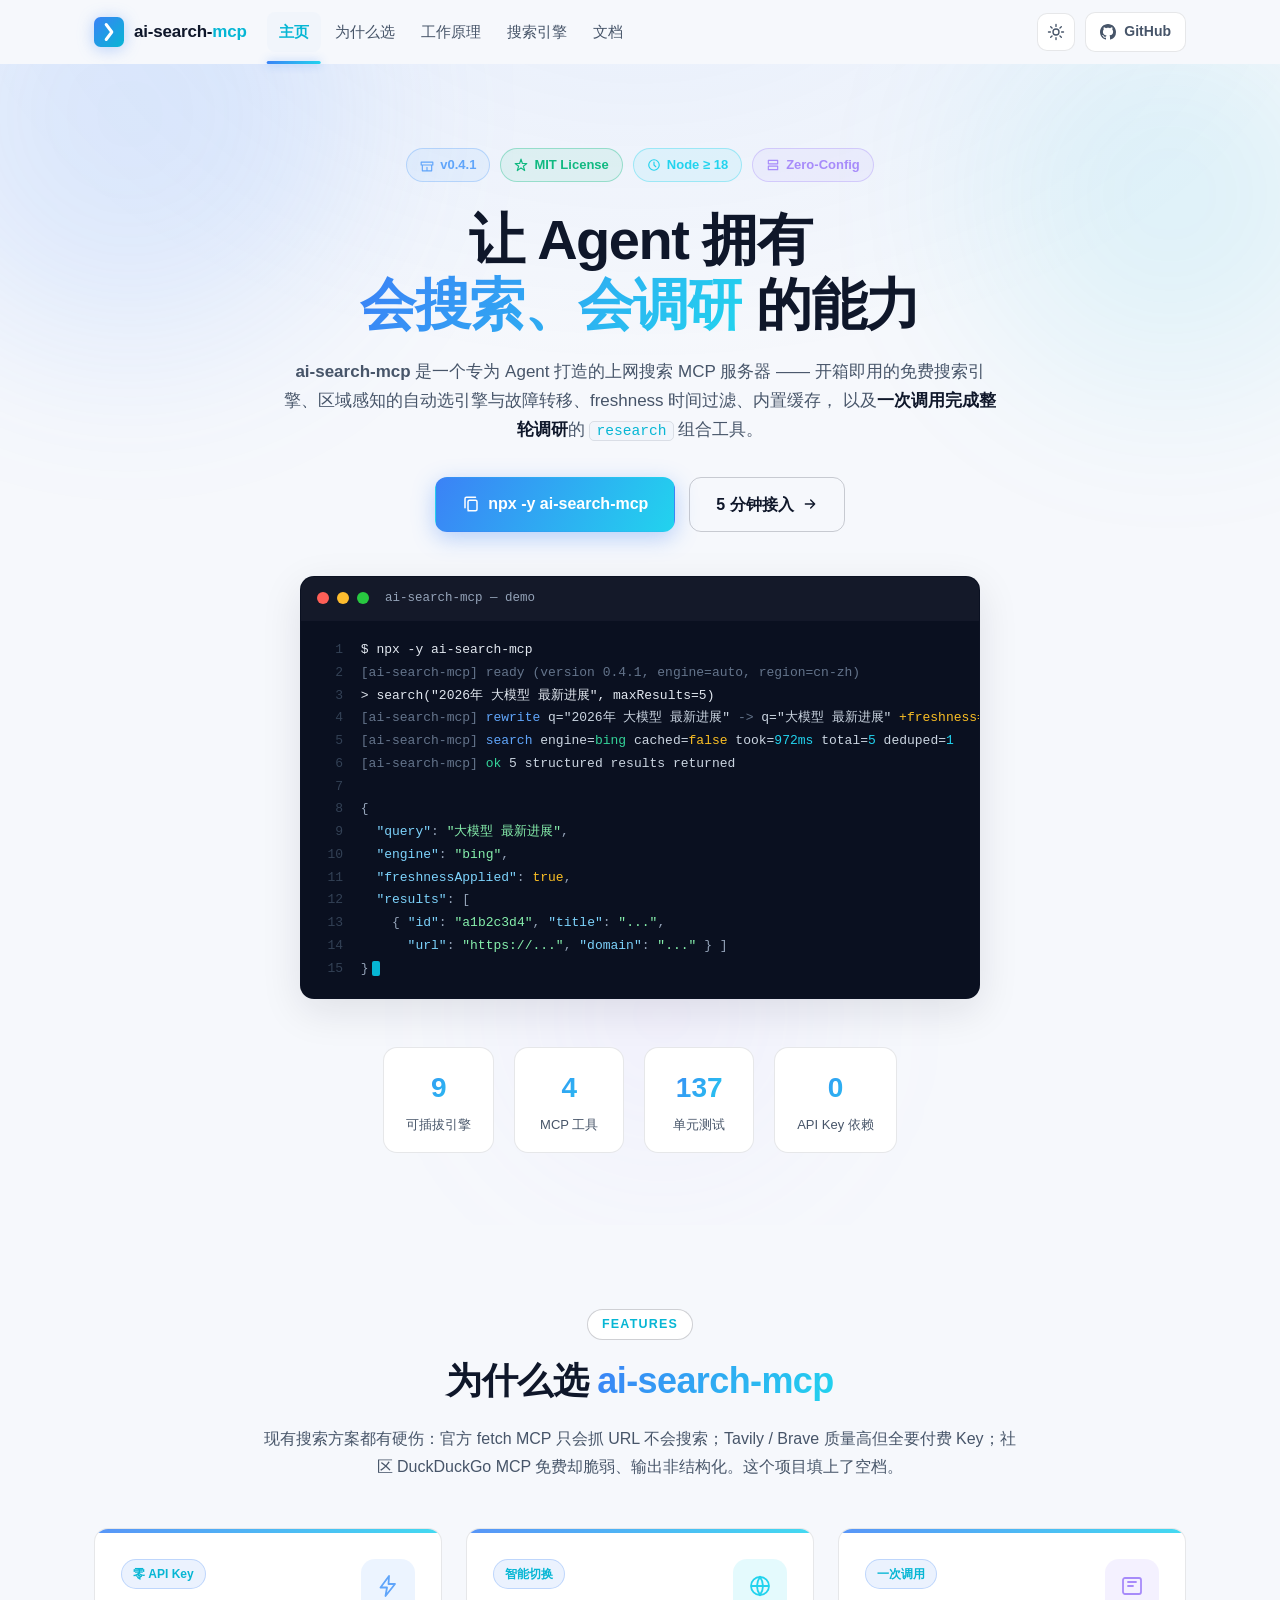
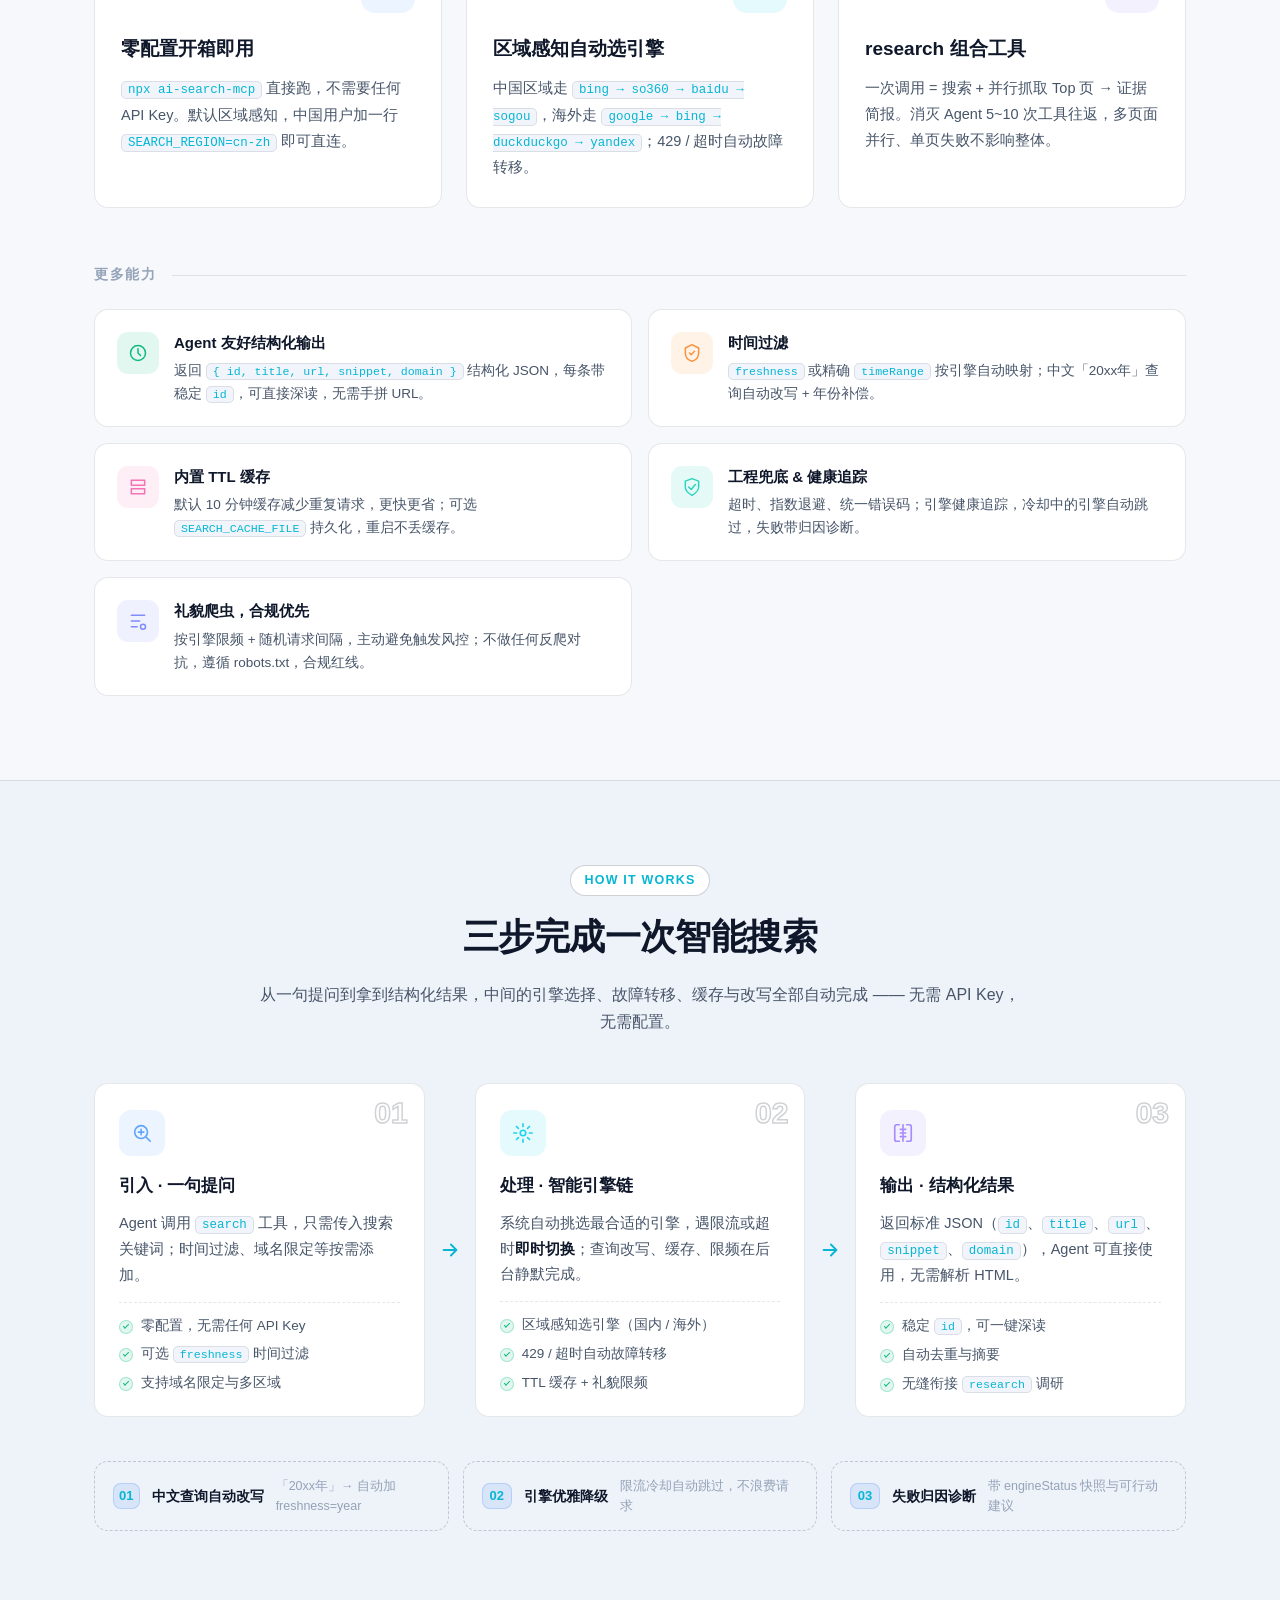
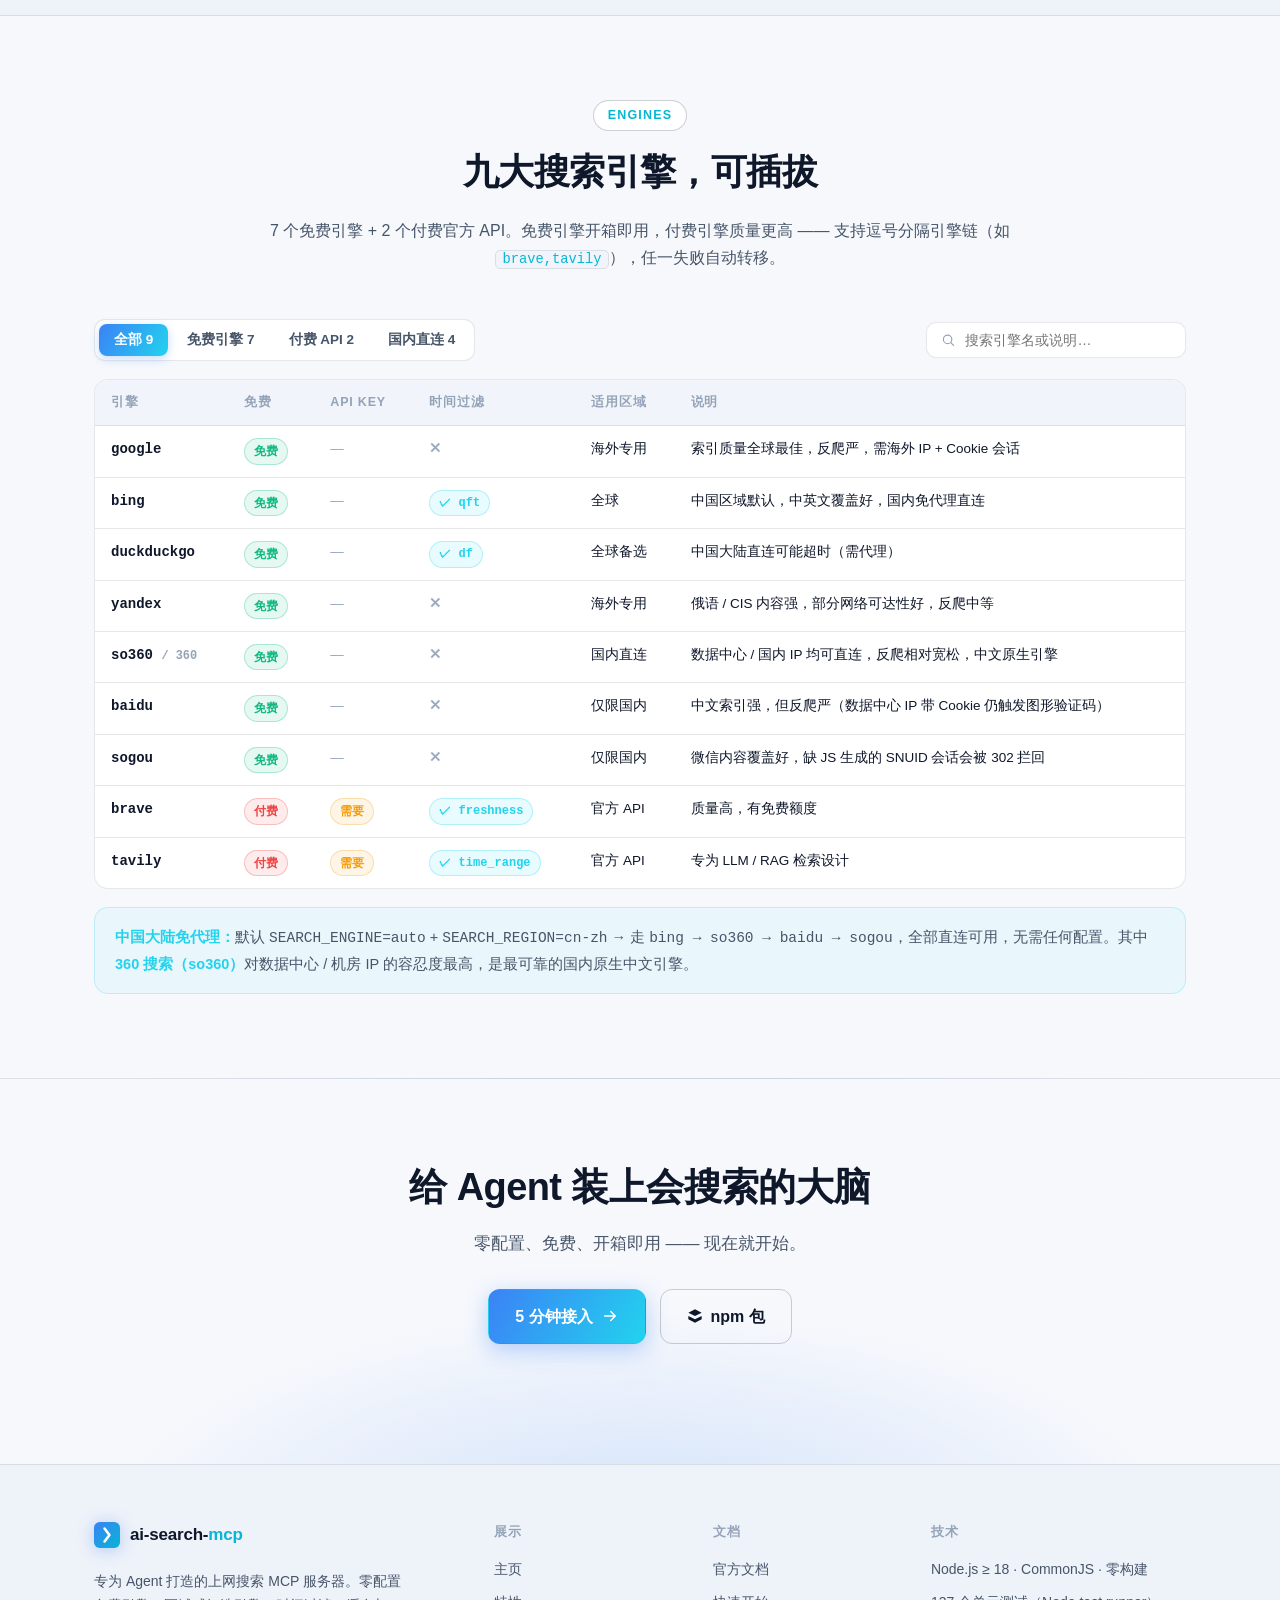
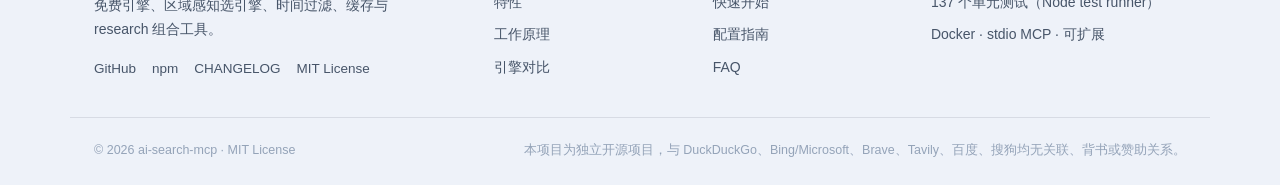
==== index.html @ c4024e23 "Add files via upload" ====
<!DOCTYPE html>
<html lang="zh-CN" data-theme="dark">
<head>
  <meta charset="UTF-8">
  <meta name="viewport" content="width=device-width, initial-scale=1.0">
  <title>ai-search-mcp — Agent 友好的上网搜索 MCP 服务器</title>
  <meta name="description" content="专为 Agent 打造的上网搜索 MCP 服务器：零配置免费引擎、区域感知自动选引擎、时间过滤、缓存、限频兜底，以及一次调用完成整轮调研的 research 组合工具。">
  <meta name="keywords" content="MCP, AI Search, web search, LLM, Agent, DuckDuckGo, Bing, research, model-context-protocol">
  <meta property="og:title" content="ai-search-mcp — Agent 友好的上网搜索 MCP 服务器">
  <meta property="og:description" content="零配置免费搜索引擎、区域感知自动选引擎、freshness 时间过滤、内置缓存、research 组合工具。纯 JS，零构建，137 个单元测试。">
  <meta property="og:type" content="website">
  <link rel="icon" type="image/svg+xml" href="data:image/svg+xml,%3Csvg xmlns='http://www.w3.org/2000/svg' viewBox='0 0 32 32'%3E%3Crect width='32' height='32' rx='7' fill='%232563EB'/%3E%3Cpath d='M13 8l6 8-6 8' stroke='white' stroke-width='3' fill='none' stroke-linecap='round' stroke-linejoin='round'/%3E%3C/svg%3E">
  <link rel="stylesheet" href="./css/style.css">
  <script>
    /* 同步标记：CSS 依此决定是否启用 reveal 动画，避免 FOUC */
    (function () {
      try { document.documentElement.classList.add("js"); } catch (e) {}
    })();
  </script>
</head>
<body>

  <!-- ======= 顶部导航 ======= -->
  <header class="site-header" id="site-header">
    <nav class="nav container" aria-label="主导航">
      <a href="./index.html" class="brand">
        <svg class="brand-logo" viewBox="0 0 32 32" width="30" height="30" aria-hidden="true">
          <rect width="32" height="32" rx="7" fill="url(#lg1)"/>
          <defs><linearGradient id="lg1" x1="0" y1="0" x2="1" y2="1">
            <stop offset="0" stop-color="#3b82f6"/><stop offset="1" stop-color="#06b6d4"/>
          </linearGradient></defs>
          <path d="M13 8l6 8-6 8" stroke="#fff" stroke-width="3.2" fill="none" stroke-linecap="round" stroke-linejoin="round"/>
        </svg>
        <span class="brand-text">ai-search-<em>mcp</em></span>
      </a>

      <button class="nav-toggle" id="nav-toggle" aria-label="打开菜单" aria-expanded="false">
        <span></span><span></span><span></span>
      </button>

      <ul class="nav-links" id="nav-links">
        <li><a href="./index.html" class="nav-link is-active" data-nav="home">主页</a></li>
        <li><a href="./index.html#features" class="nav-link" data-nav="features">为什么选</a></li>
        <li><a href="./index.html#how" class="nav-link" data-nav="how">工作原理</a></li>
        <li><a href="./index.html#engines" class="nav-link" data-nav="engines">搜索引擎</a></li>
        <li><a href="./docs/index.html" class="nav-link" data-nav="docs">文档</a></li>
      </ul>

      <div class="nav-actions">
        <button class="theme-toggle" id="theme-toggle" aria-label="切换主题">
          <svg class="icon-sun" viewBox="0 0 24 24" width="18" height="18"><circle cx="12" cy="12" r="4" fill="none" stroke="currentColor" stroke-width="1.8"/><path d="M12 2v2.5M12 19.5V22M4.9 4.9l1.8 1.8M17.3 17.3l1.8 1.8M2 12h2.5M19.5 12H22M4.9 19.1l1.8-1.8M17.3 6.7l1.8-1.8" stroke="currentColor" stroke-width="1.8" stroke-linecap="round"/></svg>
          <svg class="icon-moon" viewBox="0 0 24 24" width="18" height="18"><path d="M21 12.8A9 9 0 1 1 11.2 3a7 7 0 0 0 9.8 9.8z" fill="none" stroke="currentColor" stroke-width="1.8" stroke-linejoin="round"/></svg>
        </button>
        <a class="btn btn-ghost btn-sm" href="https://github.com/zhulingyu666/ai-search-mcp" target="_blank" rel="noopener">
          <svg viewBox="0 0 16 16" width="16" height="16" fill="currentColor" aria-hidden="true"><path d="M8 0C3.58 0 0 3.58 0 8c0 3.54 2.29 6.53 5.47 7.59.4.07.55-.17.55-.38 0-.19-.01-.82-.01-1.49-2.01.37-2.53-.49-2.69-.94-.09-.23-.48-.94-.82-1.13-.28-.15-.68-.52-.01-.53.63-.01 1.08.58 1.23.82.72 1.21 1.87.87 2.33.66.07-.52.28-.87.51-1.07-1.78-.2-3.64-.89-3.64-3.95 0-.87.31-1.59.82-2.15-.08-.2-.36-1.02.08-2.12 0 0 .67-.21 2.2.82.64-.18 1.32-.27 2-.27s1.36.09 2 .27c1.53-1.04 2.2-.82 2.2-.82.44 1.1.16 1.92.08 2.12.51.56.82 1.27.82 2.15 0 3.07-1.87 3.75-3.65 3.95.29.25.54.73.54 1.48 0 1.07-.01 1.93-.01 2.2 0 .21.15.46.55.38A8.01 8.01 0 0 0 16 8c0-4.42-3.58-8-8-8z"/></svg>
          GitHub
        </a>
      </div>

      <!-- 滚动高亮指示器（下划线横线，随视口位置平滑滑动） -->
      <span class="nav-indicator" id="nav-indicator" aria-hidden="true"></span>
    </nav>
  </header>

  <main id="top">

    <!-- ======= Hero ======= -->
    <section class="hero">
      <div class="hero-bg" aria-hidden="true">
        <span class="orb orb-1"></span><span class="orb orb-2"></span><span class="orb orb-3"></span>
      </div>
      <div class="container hero-inner">
        <div class="hero-badges">
          <span class="badge badge-blue">
            <svg viewBox="0 0 24 24" width="14" height="14" fill="none" stroke="currentColor" stroke-width="2"><path d="M20 12v10H4V12M2 7h20v5H2zM12 22v-6" stroke-linecap="round" stroke-linejoin="round"/></svg>
            v0.4.1
          </span>
          <span class="badge badge-green">
            <svg viewBox="0 0 24 24" width="14" height="14" fill="none" stroke="currentColor" stroke-width="2"><path d="M12 2l2.4 7.4H22l-6 4.6 2.3 7.5-6.3-4.6-6.3 4.6L8 14l-6-4.6h7.6z" stroke-linejoin="round"/></svg>
            MIT License
          </span>
          <span class="badge badge-cyan">
            <svg viewBox="0 0 24 24" width="14" height="14" fill="none" stroke="currentColor" stroke-width="2"><circle cx="12" cy="12" r="9"/><path d="M12 7v5l3 3" stroke-linecap="round"/></svg>
            Node ≥ 18
          </span>
          <span class="badge badge-purple">
            <svg viewBox="0 0 24 24" width="14" height="14" fill="none" stroke="currentColor" stroke-width="2"><path d="M4 4h16v6H4zM4 14h16v6H4z" stroke-linejoin="round"/></svg>
            Zero-Config
          </span>
        </div>

        <h1 class="hero-title">让 Agent 拥有<br><span class="grad-text">会搜索、会调研</span> 的能力</h1>
        <p class="hero-sub">
          <strong>ai-search-mcp</strong> 是一个专为 Agent 打造的上网搜索 MCP 服务器 ——
          开箱即用的免费搜索引擎、区域感知的自动选引擎与故障转移、freshness 时间过滤、内置缓存，
          以及<em>一次调用完成整轮调研</em>的 <code>research</code> 组合工具。
        </p>

        <div class="hero-actions">
          <button class="btn btn-primary btn-lg" data-copy="npx -y ai-search-mcp">
            <svg viewBox="0 0 24 24" width="18" height="18" fill="none" stroke="currentColor" stroke-width="2"><path d="M4 17V5a2 2 0 0 1 2-2h12M8 21h10a2 2 0 0 0 2-2V9a2 2 0 0 0-2-2H10a2 2 0 0 0-2 2v10a2 2 0 0 0 2 2z" stroke-linecap="round" stroke-linejoin="round"/></svg>
            npx -y ai-search-mcp
          </button>
          <a class="btn btn-outline btn-lg" href="./docs/quickstart.html">
            5 分钟接入
            <svg viewBox="0 0 24 24" width="16" height="16" fill="none" stroke="currentColor" stroke-width="2"><path d="M5 12h14M13 6l6 6-6 6" stroke-linecap="round" stroke-linejoin="round"/></svg>
          </a>
        </div>

        <!-- 终端模拟 -->
        <div class="terminal" aria-label="运行示例">
          <div class="terminal-bar">
            <span class="dot dot-r"></span><span class="dot dot-y"></span><span class="dot dot-g"></span>
            <span class="terminal-title">ai-search-mcp — demo</span>
          </div>
          <div class="terminal-body">
<pre><code><span class="ln">1</span> <span class="tk-cmd">$ npx -y ai-search-mcp</span>
<span class="ln">2</span> <span class="tk-dim">[ai-search-mcp] ready</span> <span class="tk-dim">(version 0.4.1, engine=auto, region=cn-zh)</span>
<span class="ln">3</span> <span class="tk-cmd">&gt; search("2026年 大模型 最新进展", maxResults=5)</span>
<span class="ln">4</span> <span class="tk-dim">[ai-search-mcp]</span> <span class="tk-blue">rewrite</span> q="2026年 大模型 最新进展" <span class="tk-arrow">-&gt;</span> q="大模型 最新进展" <span class="tk-yellow">+freshness=year</span>
<span class="ln">5</span> <span class="tk-dim">[ai-search-mcp]</span> <span class="tk-blue">search</span> engine=<span class="tk-green">bing</span> cached=<span class="tk-yellow">false</span> took=<span class="tk-cyan">972ms</span> total=<span class="tk-cyan">5</span> deduped=<span class="tk-cyan">1</span>
<span class="ln">6</span> <span class="tk-dim">[ai-search-mcp]</span> <span class="tk-green">ok</span> 5 structured results returned
<span class="ln">7</span>
<span class="ln">8</span> <span class="tk-punct">{</span>
<span class="ln">9</span>   <span class="tk-key">"query"</span><span class="tk-punct">:</span> <span class="tk-str">"大模型 最新进展"</span><span class="tk-punct">,</span>
<span class="ln">10</span>   <span class="tk-key">"engine"</span><span class="tk-punct">:</span> <span class="tk-str">"bing"</span><span class="tk-punct">,</span>
<span class="ln">11</span>   <span class="tk-key">"freshnessApplied"</span><span class="tk-punct">:</span> <span class="tk-bool">true</span><span class="tk-punct">,</span>
<span class="ln">12</span>   <span class="tk-key">"results"</span><span class="tk-punct">:</span> <span class="tk-punct">[</span>
<span class="ln">13</span>     <span class="tk-punct">{</span> <span class="tk-key">"id"</span><span class="tk-punct">:</span> <span class="tk-str">"a1b2c3d4"</span><span class="tk-punct">,</span> <span class="tk-key">"title"</span><span class="tk-punct">:</span> <span class="tk-str">"..."</span><span class="tk-punct">,</span>
<span class="ln">14</span>       <span class="tk-key">"url"</span><span class="tk-punct">:</span> <span class="tk-str">"https://..."</span><span class="tk-punct">,</span> <span class="tk-key">"domain"</span><span class="tk-punct">:</span> <span class="tk-str">"..."</span> <span class="tk-punct">}</span> <span class="tk-punct">]</span>
<span class="ln">15</span> <span class="tk-punct">}</span><span class="cursor"></span></code></pre>
          </div>
        </div>

        <div class="hero-stats">
          <div class="stat"><span class="stat-num">9</span><span class="stat-label">可插拔引擎</span></div>
          <div class="stat"><span class="stat-num">4</span><span class="stat-label">MCP 工具</span></div>
          <div class="stat"><span class="stat-num">137</span><span class="stat-label">单元测试</span></div>
          <div class="stat"><span class="stat-num">0</span><span class="stat-label">API Key 依赖</span></div>
        </div>
      </div>
    </section>

    <!-- ======= 特性 ======= -->
    <section class="section" id="features">
      <div class="container">
        <div class="section-head">
          <span class="section-tag">Features</span>
          <h2>为什么选 <span class="grad-text">ai-search-mcp</span></h2>
          <p>现有搜索方案都有硬伤：官方 fetch MCP 只会抓 URL 不会搜索；Tavily / Brave 质量高但全要付费 Key；社区 DuckDuckGo MCP 免费却脆弱、输出非结构化。这个项目填上了空档。</p>
        </div>

        <!-- 核心卖点：3 张旗舰卡 -->
        <div class="feature-grid-hero stagger">
          <article class="feature-card-lg">
            <div class="feature-card-top">
              <span class="feature-chip">零 API Key</span>
              <div class="feature-icon ic-blue">
                <svg viewBox="0 0 24 24" width="24" height="24" fill="none" stroke="currentColor" stroke-width="1.8"><path d="M13 2L4.5 13.5H11L9.5 22 19 10h-6.5z" stroke-linejoin="round"/></svg>
              </div>
            </div>
            <h3>零配置开箱即用</h3>
            <p><code>npx ai-search-mcp</code> 直接跑，不需要任何 API Key。默认区域感知，中国用户加一行 <code>SEARCH_REGION=cn-zh</code> 即可直连。</p>
          </article>

          <article class="feature-card-lg">
            <div class="feature-card-top">
              <span class="feature-chip">智能切换</span>
              <div class="feature-icon ic-cyan">
                <svg viewBox="0 0 24 24" width="24" height="24" fill="none" stroke="currentColor" stroke-width="1.8"><circle cx="12" cy="12" r="9"/><path d="M3 12h18M12 3a15 15 0 0 1 0 18 15 15 0 0 1 0-18z"/></svg>
              </div>
            </div>
            <h3>区域感知自动选引擎</h3>
            <p>中国区域走 <code>bing → so360 → baidu → sogou</code>，海外走 <code>google → bing → duckduckgo → yandex</code>；429 / 超时自动故障转移。</p>
          </article>

          <article class="feature-card-lg">
            <div class="feature-card-top">
              <span class="feature-chip">一次调用</span>
              <div class="feature-icon ic-purple">
                <svg viewBox="0 0 24 24" width="24" height="24" fill="none" stroke="currentColor" stroke-width="1.8"><rect x="3" y="4" width="18" height="16" rx="2"/><path d="M8 8h8M8 12h5" stroke-linecap="round"/></svg>
              </div>
            </div>
            <h3>research 组合工具</h3>
            <p>一次调用 = 搜索 + 并行抓取 Top 页 → 证据简报。消灭 Agent 5~10 次工具往返，多页面并行、单页失败不影响整体。</p>
          </article>
        </div>

        <!-- 更多能力：紧凑条目 -->
        <div class="feature-subhead">更多能力</div>
        <div class="feature-grid-list stagger">
          <article class="feature-item">
            <div class="feature-item-icon ic-green">
              <svg viewBox="0 0 24 24" width="20" height="20" fill="none" stroke="currentColor" stroke-width="1.8"><circle cx="12" cy="12" r="9"/><path d="M12 7v5l3 3" stroke-linecap="round"/></svg>
            </div>
            <div class="feature-item-text">
              <h4>Agent 友好结构化输出</h4>
              <p>返回 <code>{ id, title, url, snippet, domain }</code> 结构化 JSON，每条带稳定 <code>id</code>，可直接深读，无需手拼 URL。</p>
            </div>
          </article>

          <article class="feature-item">
            <div class="feature-item-icon ic-orange">
              <svg viewBox="0 0 24 24" width="20" height="20" fill="none" stroke="currentColor" stroke-width="1.8"><path d="M12 2l8 4v6c0 5-3.5 8.5-8 10-4.5-1.5-8-5-8-10V6z" stroke-linejoin="round"/><path d="M9 12l2 2 4-4" stroke-linecap="round" stroke-linejoin="round"/></svg>
            </div>
            <div class="feature-item-text">
              <h4>时间过滤</h4>
              <p><code>freshness</code> 或精确 <code>timeRange</code> 按引擎自动映射；中文「20xx年」查询自动改写 + 年份补偿。</p>
            </div>
          </article>

          <article class="feature-item">
            <div class="feature-item-icon ic-pink">
              <svg viewBox="0 0 24 24" width="20" height="20" fill="none" stroke="currentColor" stroke-width="1.8"><path d="M4 4h16v6H4zM4 14h16v6H4z" stroke-linejoin="round"/></svg>
            </div>
            <div class="feature-item-text">
              <h4>内置 TTL 缓存</h4>
              <p>默认 10 分钟缓存减少重复请求，更快更省；可选 <code>SEARCH_CACHE_FILE</code> 持久化，重启不丢缓存。</p>
            </div>
          </article>

          <article class="feature-item">
            <div class="feature-item-icon ic-teal">
              <svg viewBox="0 0 24 24" width="20" height="20" fill="none" stroke="currentColor" stroke-width="1.8"><path d="M12 22s8-4 8-10V5l-8-3-8 3v7c0 6 8 10 8 10z" stroke-linejoin="round"/><path d="M8 12l3 3 5-6" stroke-linecap="round" stroke-linejoin="round"/></svg>
            </div>
            <div class="feature-item-text">
              <h4>工程兜底 & 健康追踪</h4>
              <p>超时、指数退避、统一错误码；引擎健康追踪，冷却中的引擎自动跳过，失败带归因诊断。</p>
            </div>
          </article>

          <article class="feature-item">
            <div class="feature-item-icon ic-indigo">
              <svg viewBox="0 0 24 24" width="20" height="20" fill="none" stroke="currentColor" stroke-width="1.8"><path d="M4 5h16M4 12h10M4 19h7" stroke-linecap="round"/><circle cx="18" cy="19" r="3" stroke-linejoin="round"/></svg>
            </div>
            <div class="feature-item-text">
              <h4>礼貌爬虫，合规优先</h4>
              <p>按引擎限频 + 随机请求间隔，主动避免触发风控；不做任何反爬对抗，遵循 robots.txt，合规红线。</p>
            </div>
          </article>
        </div>
      </div>
    </section>

    <!-- ======= 工作原理 ======= -->
    <section class="section section-alt" id="how">
      <div class="container">
        <div class="section-head">
          <span class="section-tag">How it works</span>
          <h2>三步完成一次智能搜索</h2>
          <p>从一句提问到拿到结构化结果，中间的引擎选择、故障转移、缓存与改写全部自动完成 —— 无需 API Key，无需配置。</p>
        </div>

        <!-- 三步主流程：引入 → 处理 → 输出 -->
        <div class="how-steps stagger">
          <article class="how-step">
            <span class="how-step-num">01</span>
            <div class="how-step-icon ic-blue">
              <svg viewBox="0 0 24 24" width="22" height="22" fill="none" stroke="currentColor" stroke-width="1.8"><circle cx="11" cy="11" r="7"/><path d="M21 21l-4.3-4.3" stroke-linecap="round"/><path d="M8 11h6M11 8v6" stroke-linecap="round"/></svg>
            </div>
            <h3>引入 · 一句提问</h3>
            <p>Agent 调用 <code>search</code> 工具，只需传入搜索关键词；时间过滤、域名限定等按需添加。</p>
            <ul class="how-step-points">
              <li>零配置，无需任何 API Key</li>
              <li>可选 <code>freshness</code> 时间过滤</li>
              <li>支持域名限定与多区域</li>
            </ul>
          </article>

          <div class="how-step-arrow" aria-hidden="true">
            <svg viewBox="0 0 24 24" width="22" height="22" fill="none" stroke="currentColor" stroke-width="2"><path d="M5 12h14M13 6l6 6-6 6" stroke-linecap="round" stroke-linejoin="round"/></svg>
          </div>

          <article class="how-step">
            <span class="how-step-num">02</span>
            <div class="how-step-icon ic-cyan">
              <svg viewBox="0 0 24 24" width="22" height="22" fill="none" stroke="currentColor" stroke-width="1.8"><circle cx="12" cy="12" r="3"/><path d="M12 2v3M12 19v3M2 12h3M19 12h3M4.9 4.9l2.1 2.1M17 17l2.1 2.1M19.1 4.9L17 7M7 17l-2.1 2.1" stroke-linecap="round"/></svg>
            </div>
            <h3>处理 · 智能引擎链</h3>
            <p>系统自动挑选最合适的引擎，遇限流或超时<strong>即时切换</strong>；查询改写、缓存、限频在后台静默完成。</p>
            <ul class="how-step-points">
              <li>区域感知选引擎（国内 / 海外）</li>
              <li>429 / 超时自动故障转移</li>
              <li>TTL 缓存 + 礼貌限频</li>
            </ul>
          </article>

          <div class="how-step-arrow" aria-hidden="true">
            <svg viewBox="0 0 24 24" width="22" height="22" fill="none" stroke="currentColor" stroke-width="2"><path d="M5 12h14M13 6l6 6-6 6" stroke-linecap="round" stroke-linejoin="round"/></svg>
          </div>

          <article class="how-step">
            <span class="how-step-num">03</span>
            <div class="how-step-icon ic-purple">
              <svg viewBox="0 0 24 24" width="22" height="22" fill="none" stroke="currentColor" stroke-width="1.8"><path d="M8 3H5a2 2 0 0 0-2 2v14a2 2 0 0 0 2 2h3M16 3h3a2 2 0 0 1 2 2v14a2 2 0 0 1-2 2h-3M12 3v18" stroke-linecap="round"/><path d="M9 8h2M13 8h2M9 12h2M13 12h2M9 16h2M13 16h2" stroke-linecap="round"/></svg>
            </div>
            <h3>输出 · 结构化结果</h3>
            <p>返回标准 JSON（<code>id</code>、<code>title</code>、<code>url</code>、<code>snippet</code>、<code>domain</code>），Agent 可直接使用，无需解析 HTML。</p>
            <ul class="how-step-points">
              <li>稳定 <code>id</code>，可一键深读</li>
              <li>自动去重与摘要</li>
              <li>无缝衔接 <code>research</code> 调研</li>
            </ul>
          </article>
        </div>

        <!-- 细节保障：三个关键机制 -->
        <div class="how-guarantees stagger">
          <div class="how-guarantee">
            <span class="num-badge">01</span>
            <strong>中文查询自动改写</strong>
            <span class="how-guarantee-desc">「20xx年」→ 自动加 freshness=year</span>
          </div>
          <div class="how-guarantee">
            <span class="num-badge">02</span>
            <strong>引擎优雅降级</strong>
            <span class="how-guarantee-desc">限流冷却自动跳过，不浪费请求</span>
          </div>
          <div class="how-guarantee">
            <span class="num-badge">03</span>
            <strong>失败归因诊断</strong>
            <span class="how-guarantee-desc">带 engineStatus 快照与可行动建议</span>
          </div>
        </div>
      </div>
    </section>

    <!-- ======= 引擎对比 ======= -->
    <section class="section" id="engines">
      <div class="container">
        <div class="section-head">
          <span class="section-tag">Engines</span>
          <h2>九大搜索引擎，可插拔</h2>
          <p>7 个免费引擎 + 2 个付费官方 API。免费引擎开箱即用，付费引擎质量更高 —— 支持逗号分隔引擎链（如 <code>brave,tavily</code>），任一失败自动转移。</p>
        </div>

        <div class="table-tools">
          <div class="seg" id="engine-filter" role="group" aria-label="引擎类型筛选">
            <button class="seg-btn is-active" data-filter="all">全部 9</button>
            <button class="seg-btn" data-filter="free">免费引擎 7</button>
            <button class="seg-btn" data-filter="paid">付费 API 2</button>
            <button class="seg-btn" data-filter="cn">国内直连 4</button>
          </div>
          <div class="search-box">
            <svg viewBox="0 0 24 24" width="16" height="16" fill="none" stroke="currentColor" stroke-width="2"><circle cx="11" cy="11" r="7"/><path d="M21 21l-4.3-4.3" stroke-linecap="round"/></svg>
            <input type="text" id="engine-search" placeholder="搜索引擎名或说明…" aria-label="搜索引擎">
          </div>
        </div>

        <div class="table-wrap">
          <table class="table table-engines" id="engine-table">
            <thead><tr><th>引擎</th><th>免费</th><th>API Key</th><th>时间过滤</th><th>适用区域</th><th>说明</th></tr></thead>
            <tbody>
              <tr data-engine="google" data-tags="free overseas 海外">
                <td><span class="engine-name">google</span></td>
                <td><span class="tag tag-ok">免费</span></td><td><span class="muted">—</span></td>
                <td><span class="muted">✕</span></td><td>海外专用</td>
                <td>索引质量全球最佳，反爬严，需海外 IP + Cookie 会话</td>
              </tr>
              <tr data-engine="bing" data-tags="free cn global 国内 全球">
                <td><span class="engine-name">bing</span></td>
                <td><span class="tag tag-ok">免费</span></td><td><span class="muted">—</span></td>
                <td><span class="tag tag-yes">✓ qft</span></td><td>全球</td>
                <td>中国区域默认，中英文覆盖好，国内免代理直连</td>
              </tr>
              <tr data-engine="duckduckgo" data-tags="free global overseas 全球 海外">
                <td><span class="engine-name">duckduckgo</span></td>
                <td><span class="tag tag-ok">免费</span></td><td><span class="muted">—</span></td>
                <td><span class="tag tag-yes">✓ df</span></td><td>全球备选</td>
                <td>中国大陆直连可能超时（需代理）</td>
              </tr>
              <tr data-engine="yandex" data-tags="free overseas 海外">
                <td><span class="engine-name">yandex</span></td>
                <td><span class="tag tag-ok">免费</span></td><td><span class="muted">—</span></td>
                <td><span class="muted">✕</span></td><td>海外专用</td>
                <td>俄语 / CIS 内容强，部分网络可达性好，反爬中等</td>
              </tr>
              <tr data-engine="so360" data-tags="free cn 国内 360">
                <td><span class="engine-name">so360 <span class="alias">/ 360</span></span></td>
                <td><span class="tag tag-ok">免费</span></td><td><span class="muted">—</span></td>
                <td><span class="muted">✕</span></td><td>国内直连</td>
                <td>数据中心 / 国内 IP 均可直连，反爬相对宽松，中文原生引擎</td>
              </tr>
              <tr data-engine="baidu" data-tags="free cn 国内">
                <td><span class="engine-name">baidu</span></td>
                <td><span class="tag tag-ok">免费</span></td><td><span class="muted">—</span></td>
                <td><span class="muted">✕</span></td><td>仅限国内</td>
                <td>中文索引强，但反爬严（数据中心 IP 带 Cookie 仍触发图形验证码）</td>
              </tr>
              <tr data-engine="sogou" data-tags="free cn 国内">
                <td><span class="engine-name">sogou</span></td>
                <td><span class="tag tag-ok">免费</span></td><td><span class="muted">—</span></td>
                <td><span class="muted">✕</span></td><td>仅限国内</td>
                <td>微信内容覆盖好，缺 JS 生成的 SNUID 会话会被 302 拦回</td>
              </tr>
              <tr data-engine="brave" data-tags="paid api">
                <td><span class="engine-name">brave</span></td>
                <td><span class="tag tag-no">付费</span></td><td><span class="tag tag-key">需要</span></td>
                <td><span class="tag tag-yes">✓ freshness</span></td><td>官方 API</td>
                <td>质量高，有免费额度</td>
              </tr>
              <tr data-engine="tavily" data-tags="paid api">
                <td><span class="engine-name">tavily</span></td>
                <td><span class="tag tag-no">付费</span></td><td><span class="tag tag-key">需要</span></td>
                <td><span class="tag tag-yes">✓ time_range</span></td><td>官方 API</td>
                <td>专为 LLM / RAG 检索设计</td>
              </tr>
            </tbody>
          </table>
        </div>

        <div class="note-box">
          <strong>中国大陆免代理：</strong>默认 <code>SEARCH_ENGINE=auto</code> + <code>SEARCH_REGION=cn-zh</code> → 走 <code>bing → so360 → baidu → sogou</code>，全部直连可用，无需任何配置。其中 <strong>360 搜索（so360）</strong>对数据中心 / 机房 IP 的容忍度最高，是最可靠的国内原生中文引擎。
        </div>
      </div>
    </section>

    <!-- ======= CTA ======= -->
    <section class="cta">
      <div class="container cta-inner">
        <h2>给 Agent 装上会搜索的大脑</h2>
        <p>零配置、免费、开箱即用 —— 现在就开始。</p>
        <div class="hero-actions">
          <a class="btn btn-primary btn-lg" href="./docs/quickstart.html">
            5 分钟接入
            <svg viewBox="0 0 24 24" width="18" height="18" fill="none" stroke="currentColor" stroke-width="2"><path d="M5 12h14M13 6l6 6-6 6" stroke-linecap="round" stroke-linejoin="round"/></svg>
          </a>
          <a class="btn btn-outline btn-lg" href="https://www.npmjs.com/package/ai-search-mcp" target="_blank" rel="noopener">
            <svg viewBox="0 0 24 24" width="16" height="16" fill="currentColor"><path d="M12 2L2 7l10 5 10-5-10-5zM2 17l10 5 10-5v-5l-10 5-10-5v5z"/></svg>
            npm 包
          </a>
        </div>
      </div>
    </section>
  </main>

  <!-- ======= 页脚 ======= -->
  <footer class="site-footer">
    <div class="container footer-grid">
      <div class="footer-brand">
        <span class="brand"><svg class="brand-logo" viewBox="0 0 32 32" width="26" height="26" aria-hidden="true"><rect width="32" height="32" rx="7" fill="url(#lg2)"/><defs><linearGradient id="lg2" x1="0" y1="0" x2="1" y2="1"><stop offset="0" stop-color="#3b82f6"/><stop offset="1" stop-color="#06b6d4"/></linearGradient></defs><path d="M13 8l6 8-6 8" stroke="#fff" stroke-width="3.2" fill="none" stroke-linecap="round" stroke-linejoin="round"/></svg><span class="brand-text">ai-search-<em>mcp</em></span></span>
        <p>专为 Agent 打造的上网搜索 MCP 服务器。零配置免费引擎、区域感知选引擎、时间过滤、缓存与 research 组合工具。</p>
        <div class="footer-links">
          <a href="https://github.com/zhulingyu666/ai-search-mcp" target="_blank" rel="noopener">GitHub</a>
          <a href="https://www.npmjs.com/package/ai-search-mcp" target="_blank" rel="noopener">npm</a>
          <a href="https://github.com/zhulingyu666/ai-search-mcp/blob/main/CHANGELOG.md" target="_blank" rel="noopener">CHANGELOG</a>
          <a href="https://github.com/zhulingyu666/ai-search-mcp/blob/main/LICENSE" target="_blank" rel="noopener">MIT License</a>
        </div>
      </div>
      <div class="footer-col">
        <h4>展示</h4>
        <a href="./index.html">主页</a><a href="./index.html#features">特性</a><a href="./index.html#how">工作原理</a><a href="./index.html#engines">引擎对比</a>
      </div>
      <div class="footer-col">
        <h4>文档</h4>
        <a href="./docs/index.html">官方文档</a><a href="./docs/quickstart.html">快速开始</a><a href="./docs/config.html">配置指南</a><a href="./docs/faq.html">FAQ</a>
      </div>
      <div class="footer-col">
        <h4>技术</h4>
        <span class="foot-item">Node.js ≥ 18 · CommonJS · 零构建</span>
        <span class="foot-item">137 个单元测试（Node test runner）</span>
        <span class="foot-item">Docker · stdio MCP · 可扩展</span>
      </div>
    </div>
    <div class="container footer-bottom">
      <span>© 2026 ai-search-mcp · MIT License</span>
      <span>本项目为独立开源项目，与 DuckDuckGo、Bing/Microsoft、Brave、Tavily、百度、搜狗均无关联、背书或赞助关系。</span>
    </div>
  </footer>

  <!-- 回到顶部 -->
  <button class="back-top" id="back-top" aria-label="回到顶部">
    <svg viewBox="0 0 24 24" width="20" height="20" fill="none" stroke="currentColor" stroke-width="2"><path d="M12 19V5M6 11l6-6 6 6" stroke-linecap="round" stroke-linejoin="round"/></svg>
  </button>

  <!-- 复制提示 toast -->
  <div class="toast" id="toast" role="status" aria-live="polite">已复制到剪贴板</div>

  <script src="./js/main.js"></script>
</body>
</html>
---- css/style.css ----
/* ==========================================================================
   ai-search-mcp — 展示网站样式
   纯 CSS 变量驱动双主题（dark 默认 / light），响应式布局
   ========================================================================== */

:root {
  --font-sans: -apple-system, BlinkMacSystemFont, "Segoe UI", "PingFang SC",
               "Hiragino Sans GB", "Microsoft YaHei", "Helvetica Neue", Arial, sans-serif;
  --font-mono: "SF Mono", "JetBrains Mono", Consolas, "Cascadia Code", Menlo,
               "Courier New", monospace;

  /* 布局 */
  --container: 1140px;
  --radius: 14px;
  --radius-sm: 9px;
  --header-h: 64px;
  --transition: .22s cubic-bezier(.4, 0, .2, 1);

  /* 品牌色 */
  --primary: #3b82f6;
  --primary-2: #06b6d4;
  --grad: linear-gradient(120deg, #3b82f6 0%, #22d3ee 100%);

  /* 状态色 */
  --green: #10b981;
  --yellow: #f59e0b;
  --red: #ef4444;
  --purple: #a78bfa;
  --pink: #f472b6;
  --orange: #fb923c;
  --teal: #2dd4bf;
  --cyan: #22d3ee;
  --indigo: #818cf8;
  --blue: #60a5fa;
}

/* ---------- 暗色主题（默认） ---------- */
html[data-theme="dark"] {
  color-scheme: dark;
  --bg: #0a0f1e;
  --bg-alt: #0d1526;
  --surface: #101a30;
  --surface-2: #16233d;
  --border: rgba(148, 163, 184, .16);
  --border-strong: rgba(148, 163, 184, .28);
  --text: #e2e8f0;
  --text-dim: #94a3b8;
  --text-faint: #64748b;
  --nav-bg: rgba(10, 15, 30, .82);
  --shadow: 0 12px 40px rgba(0, 0, 0, .45);
  --shadow-sm: 0 4px 16px rgba(0, 0, 0, .30);
  --code-bg: #0b1226;
  --code-border: rgba(96, 165, 250, .16);
  --terminal-bg: #0a1020;
  --row-hover: rgba(59, 130, 246, .07);
  --selection: rgba(59, 130, 246, .35);
  --hero-glow: rgba(59, 130, 246, .14);
  --link: #60a5fa;
}

/* ---------- 浅色主题 ---------- */
html[data-theme="light"] {
  color-scheme: light;
  --bg: #f6f8fc;
  --bg-alt: #eef2f9;
  --surface: #ffffff;
  --surface-2: #f1f5fb;
  --border: rgba(15, 23, 42, .10);
  --border-strong: rgba(15, 23, 42, .20);
  --text: #0f172a;
  --text-dim: #475569;
  --text-faint: #94a3b8;
  --nav-bg: rgba(255, 255, 255, .85);
  --shadow: 0 12px 40px rgba(15, 23, 42, .10);
  --shadow-sm: 0 4px 16px rgba(15, 23, 42, .08);
  --code-bg: #0d1526;
  --code-border: rgba(59, 130, 246, .25);
  --terminal-bg: #0a1020;
  --row-hover: rgba(59, 130, 246, .06);
  --selection: rgba(59, 130, 246, .22);
  --hero-glow: rgba(59, 130, 246, .08);
  --link: #2563eb;
}

/* ---------- 基础 ---------- */
*, *::before, *::after { box-sizing: border-box; }

html { scroll-behavior: smooth; scroll-padding-top: calc(var(--header-h) + 12px); }

body {
  margin: 0;
  font-family: var(--font-sans);
  font-size: 16px;
  line-height: 1.7;
  color: var(--text);
  background: var(--bg);
  -webkit-font-smoothing: antialiased;
  text-rendering: optimizeLegibility;
  transition: background var(--transition), color var(--transition);
}

::selection { background: var(--selection); }

img, svg { display: inline-block; vertical-align: middle; }
a { color: var(--link); text-decoration: none; transition: color var(--transition); }
a:hover { color: var(--primary-2); }
code, pre, kbd { font-family: var(--font-mono); }

p code, li code, td code, h2 code, h3 code, .tab-desc code, .acc-body code {
  font-size: .86em;
  background: var(--surface-2);
  border: 1px solid var(--border);
  border-radius: 5px;
  padding: 1px 6px;
  color: var(--primary-2);
}
html[data-theme="dark"] p code, html[data-theme="dark"] li code, html[data-theme="dark"] td code {
  color: #7dd3fc;
}

.container { max-width: var(--container); margin: 0 auto; padding: 0 24px; }
.container-narrow { max-width: 840px; }

/* ---------- 滚动条 ---------- */
::-webkit-scrollbar { width: 10px; height: 10px; }
::-webkit-scrollbar-track { background: transparent; }
::-webkit-scrollbar-thumb { background: var(--border-strong); border-radius: 6px; }
::-webkit-scrollbar-thumb:hover { background: var(--text-faint); }

/* ---------- 头部导航（滚动感知：顶部透明贴合，滚动后浮起） ---------- */
.site-header {
  position: sticky;
  top: 0;
  z-index: 100;
  background: transparent;
  border-bottom: 1px solid transparent;
  height: var(--header-h);
  transition: background var(--transition), border-color var(--transition),
              box-shadow var(--transition), backdrop-filter var(--transition);
}
.site-header.is-scrolled {
  background: var(--nav-bg);
  backdrop-filter: blur(14px);
  -webkit-backdrop-filter: blur(14px);
  border-bottom-color: var(--border);
  box-shadow: 0 6px 24px rgba(0, 0, 0, .10);
}
.nav {
  position: relative;
  display: flex;
  align-items: center;
  gap: 20px;
  height: var(--header-h);
}

/* 滚动高亮指示器：渐变下划线，随视口位置平滑滑动（仅主页） */
.nav-indicator {
  position: absolute;
  left: 0;
  bottom: 0;
  height: 3px;
  border-radius: 3px;
  background: var(--grad);
  box-shadow: 0 0 10px rgba(59, 130, 246, .45);
  pointer-events: none;
  transition: width .25s cubic-bezier(.4, 0, .2, 1),
              transform .25s cubic-bezier(.4, 0, .2, 1);
}
@media (max-width: 960px) {
  /* 移动端导航为抽屉菜单，隐藏滑动指示器 */
  .nav-indicator { display: none; }
}
.brand {
  display: inline-flex;
  align-items: center;
  gap: 10px;
  color: var(--text);
  font-weight: 700;
  font-size: 17px;
  letter-spacing: -.2px;
  white-space: nowrap;
}
.brand:hover { color: var(--text); }
.brand-text em { font-style: normal; color: var(--primary-2); }
.brand-logo { flex: none; filter: drop-shadow(0 2px 8px rgba(59, 130, 246, .35)); }

.nav-links {
  display: flex;
  align-items: center;
  gap: 2px;
  list-style: none;
  margin: 0;
  padding: 0;
  flex: 1;
}
.nav-link {
  display: inline-block;
  padding: 8px 12px;
  border-radius: 8px;
  color: var(--text-dim);
  font-size: 14.5px;
  font-weight: 500;
  transition: color var(--transition), background var(--transition);
}
.nav-link:hover { color: var(--text); background: var(--surface-2); }
.nav-link.is-active { color: var(--primary-2); background: var(--surface-2); font-weight: 600; }

.nav-actions { display: flex; align-items: center; gap: 10px; }

.theme-toggle {
  display: inline-flex;
  align-items: center;
  justify-content: center;
  width: 38px;
  height: 38px;
  border-radius: 10px;
  border: 1px solid var(--border);
  background: var(--surface);
  color: var(--text-dim);
  cursor: pointer;
  transition: all var(--transition);
}
.theme-toggle:hover { color: var(--text); border-color: var(--border-strong); transform: translateY(-1px); }
.icon-moon { display: none; }
html[data-theme="dark"] .icon-moon { display: block; }
html[data-theme="dark"] .icon-sun { display: none; }

.nav-toggle {
  display: none;
  flex-direction: column;
  gap: 5px;
  background: none;
  border: 0;
  cursor: pointer;
  padding: 8px;
}
.nav-toggle span {
  width: 22px;
  height: 2px;
  background: var(--text);
  border-radius: 2px;
  transition: all var(--transition);
}
.nav-toggle.is-open span:nth-child(1) { transform: translateY(7px) rotate(45deg); }
.nav-toggle.is-open span:nth-child(2) { opacity: 0; }
.nav-toggle.is-open span:nth-child(3) { transform: translateY(-7px) rotate(-45deg); }

/* ---------- 按钮 ---------- */
.btn {
  display: inline-flex;
  align-items: center;
  gap: 8px;
  border-radius: 10px;
  font-weight: 600;
  font-size: 15px;
  cursor: pointer;
  transition: all var(--transition);
  border: 1px solid transparent;
  text-decoration: none;
  white-space: nowrap;
}
.btn:active { transform: scale(.97); }
.btn-sm { padding: 7px 14px; font-size: 14px; }
.btn-lg { padding: 13px 26px; font-size: 16px; border-radius: 12px; }

.btn-primary {
  background: var(--grad);
  color: #fff;
  box-shadow: 0 6px 22px rgba(59, 130, 246, .35);
}
.btn-primary:hover { filter: brightness(1.08); box-shadow: 0 8px 28px rgba(59, 130, 246, .45); transform: translateY(-1px); color: #fff; }

.btn-ghost { background: var(--surface); border-color: var(--border); color: var(--text-dim); }
.btn-ghost:hover { color: var(--text); border-color: var(--border-strong); }

.btn-outline {
  border-color: var(--border-strong);
  color: var(--text);
  background: transparent;
}
.btn-outline:hover { border-color: var(--primary); color: var(--primary-2); background: var(--row-hover); }

/* ---------- Hero ---------- */
.hero {
  position: relative;
  overflow: hidden;
  padding: 84px 0 72px;
  background:
    radial-gradient(ellipse 90% 60% at 50% -10%, var(--hero-glow), transparent 60%),
    var(--bg);
}
.hero-bg { position: absolute; inset: 0; pointer-events: none; }
.orb {
  position: absolute;
  border-radius: 50%;
  filter: blur(90px);
  opacity: .5;
}
.orb-1 { width: 460px; height: 460px; background: rgba(59, 130, 246, .28); top: -180px; left: -100px; }
.orb-2 { width: 380px; height: 380px; background: rgba(6, 182, 212, .20); top: -60px; right: -80px; }
.orb-3 { width: 300px; height: 300px; background: rgba(167, 139, 250, .14); bottom: 60px; left: 40%; }

.hero-inner { position: relative; text-align: center; }

.hero-badges { display: flex; flex-wrap: wrap; gap: 10px; justify-content: center; margin-bottom: 26px; }
.badge {
  display: inline-flex;
  align-items: center;
  gap: 6px;
  padding: 5px 13px;
  border-radius: 999px;
  font-size: 13px;
  font-weight: 600;
  border: 1px solid var(--border);
  background: var(--surface);
  color: var(--text-dim);
}
.badge-blue { color: var(--blue); border-color: rgba(96, 165, 250, .35); background: rgba(96, 165, 250, .08); }
.badge-green { color: var(--green); border-color: rgba(16, 185, 129, .35); background: rgba(16, 185, 129, .08); }
.badge-cyan { color: var(--cyan); border-color: rgba(34, 211, 238, .35); background: rgba(34, 211, 238, .08); }
.badge-purple { color: var(--purple); border-color: rgba(167, 139, 250, .35); background: rgba(167, 139, 250, .08); }

.hero-title {
  font-size: clamp(34px, 5.4vw, 56px);
  line-height: 1.16;
  letter-spacing: -1.5px;
  margin: 0 0 20px;
  font-weight: 800;
}
.grad-text {
  background: var(--grad);
  -webkit-background-clip: text;
  background-clip: text;
  -webkit-text-fill-color: transparent;
  color: transparent;
}

.hero-sub {
  max-width: 720px;
  margin: 0 auto 32px;
  color: var(--text-dim);
  font-size: 17px;
}
.hero-sub em { color: var(--text); font-style: normal; font-weight: 600; }

.hero-actions {
  display: flex;
  gap: 14px;
  justify-content: center;
  flex-wrap: wrap;
  margin-bottom: 44px;
}

/* ---------- 终端模拟 ---------- */
.terminal {
  max-width: 680px;
  margin: 0 auto 48px;
  text-align: left;
  border-radius: var(--radius);
  overflow: hidden;
  border: 1px solid var(--border-strong);
  background: var(--terminal-bg);
  box-shadow: var(--shadow);
}
.terminal-bar {
  display: flex;
  align-items: center;
  gap: 8px;
  padding: 11px 16px;
  background: rgba(255, 255, 255, .04);
  border-bottom: 1px solid var(--border);
}
.dot { width: 12px; height: 12px; border-radius: 50%; }
.dot-r { background: #ff5f57; }
.dot-y { background: #febc2e; }
.dot-g { background: #28c840; }
.terminal-title {
  margin-left: 8px;
  font-size: 12.5px;
  color: var(--text-faint);
  font-family: var(--font-mono);
}
.terminal-body { padding: 18px 20px; overflow-x: auto; }
.terminal-body pre { margin: 0; }
.terminal-body code {
  font-size: 13px;
  line-height: 1.75;
  color: #cbd5e1;
  display: block;
  min-width: max-content;
}
.terminal .ln { display: inline-block; width: 22px; color: #334155; user-select: none; margin-right: 10px; text-align: right; }
.tk-cmd { color: #e2e8f0; }
.tk-dim { color: #64748b; }
.tk-blue { color: #60a5fa; }
.tk-green { color: #34d399; }
.tk-yellow { color: #fbbf24; }
.tk-cyan { color: #22d3ee; }
.tk-arrow { color: #64748b; }
.tk-punct { color: #94a3b8; }
.tk-key { color: #7dd3fc; }
.tk-str { color: #86efac; }
.tk-bool { color: #fbbf24; }

/* ---------- Hero stats ---------- */
.hero-stats {
  display: flex;
  justify-content: center;
  gap: 20px;
  flex-wrap: wrap;
}
.stat {
  min-width: 110px;
  padding: 16px 22px;
  border-radius: var(--radius);
  border: 1px solid var(--border);
  background: var(--surface);
  display: flex;
  flex-direction: column;
  gap: 2px;
  transition: transform var(--transition), border-color var(--transition);
}
.stat:hover { transform: translateY(-3px); border-color: var(--border-strong); }
.stat-num {
  font-size: 28px;
  font-weight: 800;
  background: var(--grad);
  -webkit-background-clip: text;
  background-clip: text;
  -webkit-text-fill-color: transparent;
}
.stat-label { font-size: 13px; color: var(--text-dim); }

/* ---------- Section 通用 ---------- */
.section { padding: 84px 0; }
.section-alt { background: var(--bg-alt); border-top: 1px solid var(--border); border-bottom: 1px solid var(--border); }

.section-head { text-align: center; max-width: 760px; margin: 0 auto 48px; }
.section-head h2 { font-size: clamp(26px, 3.6vw, 36px); letter-spacing: -.6px; margin: 10px 0 14px; font-weight: 800; }
.section-head h2 code { font-size: .72em; }
.section-head p { color: var(--text-dim); font-size: 16px; margin: 0; }

.section-tag {
  display: inline-block;
  padding: 4px 14px;
  border-radius: 999px;
  font-size: 12.5px;
  font-weight: 700;
  letter-spacing: 1.2px;
  text-transform: uppercase;
  color: var(--primary-2);
  border: 1px solid var(--border-strong);
  background: var(--surface);
}

/* ---------- Grid ---------- */
.grid { display: grid; gap: 20px; }
.cards-4 { grid-template-columns: repeat(4, 1fr); }
.cards-3 { grid-template-columns: repeat(3, 1fr); }
@media (max-width: 1024px) { .cards-4 { grid-template-columns: repeat(2, 1fr); } .cards-3 { grid-template-columns: repeat(2, 1fr); } }
@media (max-width: 640px) { .cards-4, .cards-3 { grid-template-columns: 1fr; } }

/* ---------- 卡片 ---------- */
.card {
  background: var(--surface);
  border: 1px solid var(--border);
  border-radius: var(--radius);
  padding: 24px;
  transition: transform var(--transition), border-color var(--transition), box-shadow var(--transition);
  position: relative;
}
.card:hover {
  transform: translateY(-4px);
  border-color: var(--border-strong);
  box-shadow: var(--shadow-sm);
}
.card h3 { margin: 0 0 10px; font-size: 16.5px; font-weight: 700; display: flex; align-items: center; gap: 8px; }
.card p { margin: 0; color: var(--text-dim); font-size: 14.5px; }

.card-icon {
  width: 46px;
  height: 46px;
  border-radius: 12px;
  display: inline-flex;
  align-items: center;
  justify-content: center;
  margin-bottom: 16px;
}
.ic-blue { color: var(--blue); background: rgba(96, 165, 250, .12); }
.ic-cyan { color: var(--cyan); background: rgba(34, 211, 238, .12); }
.ic-purple { color: var(--purple); background: rgba(167, 139, 250, .12); }
.ic-green { color: var(--green); background: rgba(16, 185, 129, .12); }
.ic-orange { color: var(--orange); background: rgba(251, 146, 60, .12); }
.ic-pink { color: var(--pink); background: rgba(244, 114, 182, .12); }
.ic-teal { color: var(--teal); background: rgba(45, 212, 191, .12); }
.ic-indigo { color: var(--indigo); background: rgba(129, 140, 248, .12); }

.num-badge {
  display: inline-flex;
  align-items: center;
  justify-content: center;
  min-width: 26px;
  height: 26px;
  padding: 0 7px;
  border-radius: 8px;
  font-size: 13px;
  font-weight: 800;
  color: var(--primary-2);
  background: rgba(59, 130, 246, .12);
  border: 1px solid rgba(59, 130, 246, .22);
}

/* ---------- 工作原理 Flow ---------- */
.flow {
  display: flex;
  align-items: stretch;
  justify-content: center;
  flex-wrap: wrap;
  gap: 12px;
  margin-bottom: 48px;
}
.flow-node {
  flex: 1;
  min-width: 150px;
  max-width: 210px;
  background: var(--surface);
  border: 1px solid var(--border);
  border-radius: var(--radius);
  padding: 18px 16px;
  text-align: center;
  display: flex;
  flex-direction: column;
  align-items: center;
  gap: 6px;
  transition: all var(--transition);
}
.flow-node:hover { transform: translateY(-4px); border-color: var(--primary); box-shadow: var(--shadow-sm); }
.flow-node strong { font-size: 14.5px; }
.flow-node > span { font-size: 12.5px; color: var(--text-dim); }
.flow-icon {
  width: 42px;
  height: 42px;
  border-radius: 12px;
  display: inline-flex;
  align-items: center;
  justify-content: center;
  color: var(--primary-2);
  background: rgba(59, 130, 246, .10);
  border: 1px solid rgba(59, 130, 246, .2);
  margin-bottom: 4px;
}
.flow-arrow { display: flex; align-items: center; color: var(--text-faint); flex: none; }
.flow-node-lg { max-width: 260px; }
.flow-chips { display: flex; flex-wrap: wrap; gap: 5px; justify-content: center; margin-top: 6px; }
.chip {
  font-size: 11px;
  font-family: var(--font-mono);
  padding: 2px 9px;
  border-radius: 999px;
  background: rgba(34, 211, 238, .10);
  border: 1px solid rgba(34, 211, 238, .25);
  color: var(--cyan);
}
.chip-dim { color: var(--text-faint); font-size: 11px; }

/* ---------- Tabs ---------- */
.tabs { margin-top: 8px; }
.tabs-nav {
  display: flex;
  gap: 6px;
  flex-wrap: wrap;
  margin-bottom: 22px;
  padding: 6px;
  background: var(--surface);
  border: 1px solid var(--border);
  border-radius: 12px;
  width: fit-content;
  max-width: 100%;
}
.tab-btn {
  padding: 9px 18px;
  border-radius: 9px;
  border: 0;
  background: transparent;
  color: var(--text-dim);
  font-size: 14.5px;
  font-weight: 600;
  cursor: pointer;
  font-family: var(--font-sans);
  transition: all var(--transition);
  white-space: nowrap;
}
.tab-btn:hover { color: var(--text); }
.tab-btn.is-active {
  background: var(--grad);
  color: #fff;
  box-shadow: 0 4px 14px rgba(59, 130, 246, .30);
}
.tab-panel { display: none; }
.tab-panel.is-active { display: block; animation: fadeIn .35s ease; }
@keyframes fadeIn { from { opacity: 0; transform: translateY(6px); } to { opacity: 1; transform: none; } }

.tab-grid { display: grid; grid-template-columns: 1.05fr .95fr; gap: 24px; margin-bottom: 20px; align-items: start; }
@media (max-width: 900px) { .tab-grid { grid-template-columns: 1fr; } }

.tab-desc { color: var(--text-dim); margin-top: 0; }

.check-list { list-style: none; padding: 0; margin: 14px 0 0; display: grid; gap: 10px; }
.check-list li {
  position: relative;
  padding-left: 28px;
  color: var(--text-dim);
  font-size: 14.5px;
}
.check-list li::before {
  content: "";
  position: absolute;
  left: 0;
  top: 5px;
  width: 17px;
  height: 17px;
  border-radius: 50%;
  background: rgba(16, 185, 129, .14);
  border: 1px solid rgba(16, 185, 129, .35);
}
.check-list li::after {
  content: "";
  position: absolute;
  left: 5px;
  top: 10px;
  width: 7px;
  height: 4px;
  border-left: 2px solid var(--green);
  border-bottom: 2px solid var(--green);
  transform: rotate(-45deg);
}
.check-list strong { color: var(--text); }

/* ---------- 代码块 ---------- */
.code-block {
  position: relative;
  border-radius: var(--radius);
  border: 1px solid var(--code-border);
  background: var(--code-bg);
  overflow: hidden;
  margin-bottom: 20px;
}
.code-block::before {
  content: attr(data-label);
  display: block;
  padding: 10px 16px;
  font-size: 12px;
  font-weight: 600;
  color: #94a3b8;
  background: rgba(255, 255, 255, .04);
  border-bottom: 1px solid rgba(148, 163, 184, .12);
  font-family: var(--font-mono);
  letter-spacing: .3px;
}
.code-block pre { margin: 0; padding: 18px 20px; overflow-x: auto; }
.code-block code {
  font-size: 13.5px;
  line-height: 1.72;
  color: #dbeafe;
  display: block;
  font-family: var(--font-mono);
}
.code-block-full { margin-top: 6px; }

.copy-btn {
  position: absolute;
  top: 7px;
  right: 10px;
  z-index: 2;
  display: inline-flex;
  align-items: center;
  gap: 5px;
  padding: 5px 11px;
  border-radius: 7px;
  border: 1px solid rgba(148, 163, 184, .25);
  background: rgba(15, 23, 42, .7);
  color: #94a3b8;
  font-size: 12px;
  cursor: pointer;
  font-family: var(--font-sans);
  transition: all var(--transition);
}
.copy-btn:hover { color: #fff; border-color: rgba(96, 165, 250, .5); }
.copy-btn.is-copied { color: #34d399; border-color: rgba(52, 211, 153, .5); }
html[data-theme="light"] .copy-btn { background: rgba(255, 255, 255, .85); color: #64748b; }
html[data-theme="light"] .copy-btn:hover { color: #0f172a; }

/* ---------- JSON 语法高亮 ---------- */
.hl-key { color: #7dd3fc; }
.hl-str { color: #86efac; }
.hl-num { color: #fbbf24; }
.hl-bool { color: #f472b6; }
.hl-null { color: #f472b6; }
.hl-punct { color: #94a3b8; }

/* ---------- 表格 ---------- */
.table-wrap {
  border: 1px solid var(--border);
  border-radius: var(--radius);
  overflow: hidden;
  background: var(--surface);
}
.table {
  width: 100%;
  border-collapse: collapse;
  font-size: 14px;
}
.table th, .table td {
  text-align: left;
  padding: 12px 16px;
  border-bottom: 1px solid var(--border);
  vertical-align: top;
}
.table thead th {
  background: var(--surface-2);
  font-size: 12.5px;
  text-transform: uppercase;
  letter-spacing: .8px;
  color: var(--text-faint);
  font-weight: 700;
  white-space: nowrap;
}
.table tbody tr:last-child td { border-bottom: 0; }
.table tbody tr { transition: background var(--transition); }
.table tbody tr:hover { background: var(--row-hover); }
.table td:first-child { white-space: nowrap; }

.muted { color: var(--text-faint); }
.alias { color: var(--text-faint); font-size: .85em; }

/* 引擎表格 */
.table-engines td { font-size: 13.5px; }
.engine-name { font-family: var(--font-mono); font-weight: 700; font-size: 14px; }
.tag {
  display: inline-block;
  padding: 2px 9px;
  border-radius: 999px;
  font-size: 12px;
  font-weight: 700;
  white-space: nowrap;
}
.tag-ok { color: var(--green); background: rgba(16, 185, 129, .10); border: 1px solid rgba(16, 185, 129, .28); }
.tag-no { color: var(--red); background: rgba(239, 68, 68, .10); border: 1px solid rgba(239, 68, 68, .28); }
.tag-key { color: var(--yellow); background: rgba(245, 158, 11, .10); border: 1px solid rgba(245, 158, 11, .28); }
.tag-yes { color: var(--cyan); background: rgba(34, 211, 238, .10); border: 1px solid rgba(34, 211, 238, .28); font-family: var(--font-mono); }

/* 表格工具条 */
.table-tools {
  display: flex;
  gap: 14px;
  align-items: center;
  justify-content: space-between;
  flex-wrap: wrap;
  margin-bottom: 18px;
}
.seg {
  display: inline-flex;
  gap: 4px;
  padding: 4px;
  background: var(--surface);
  border: 1px solid var(--border);
  border-radius: 11px;
}
.seg-btn {
  padding: 7px 15px;
  border: 0;
  border-radius: 8px;
  background: transparent;
  color: var(--text-dim);
  font-size: 13.5px;
  font-weight: 600;
  cursor: pointer;
  transition: all var(--transition);
  font-family: var(--font-sans);
}
.seg-btn:hover { color: var(--text); }
.seg-btn.is-active { background: var(--grad); color: #fff; box-shadow: 0 3px 10px rgba(59, 130, 246, .28); }

.search-box {
  display: inline-flex;
  align-items: center;
  gap: 8px;
  padding: 8px 14px;
  border-radius: 10px;
  border: 1px solid var(--border);
  background: var(--surface);
  color: var(--text-faint);
  min-width: 260px;
  transition: border-color var(--transition), box-shadow var(--transition);
}
.search-box:focus-within { border-color: var(--primary); box-shadow: 0 0 0 3px rgba(59, 130, 246, .15); }
.search-box input {
  border: 0;
  outline: 0;
  background: transparent;
  color: var(--text);
  font-size: 14px;
  font-family: var(--font-sans);
  width: 100%;
}
.search-box-lg { width: 100%; max-width: 480px; margin: 0 auto 18px; display: flex; }

/* 行隐藏（过滤） */
tr.is-hidden { display: none; }

/* 提示框 */
.note-box {
  margin-top: 18px;
  padding: 16px 20px;
  border-radius: var(--radius);
  background: rgba(34, 211, 238, .06);
  border: 1px solid rgba(34, 211, 238, .22);
  color: var(--text-dim);
  font-size: 14.5px;
  line-height: 1.8;
}
.note-box strong { color: var(--cyan); }

/* ---------- 配置表格 ---------- */
.table-config td { font-size: 13.5px; }
.kv { cursor: pointer; }
.kv:hover { color: var(--primary-2); }

/* ---------- 时间线 ---------- */
.timeline {
  position: relative;
  max-width: 760px;
  margin: 0 auto;
  padding-left: 34px;
}
.timeline::before {
  content: "";
  position: absolute;
  left: 8px;
  top: 6px;
  bottom: 6px;
  width: 2px;
  background: linear-gradient(180deg, var(--primary), var(--primary-2), transparent);
  border-radius: 2px;
}
.tl-item { position: relative; margin-bottom: 34px; }
.tl-dot {
  position: absolute;
  left: -30px;
  top: 6px;
  width: 14px;
  height: 14px;
  border-radius: 50%;
  background: var(--bg);
  border: 3px solid var(--primary);
  box-shadow: 0 0 0 4px rgba(59, 130, 246, .18);
}
.tl-head { display: flex; align-items: baseline; gap: 12px; margin-bottom: 8px; flex-wrap: wrap; }
.tl-ver {
  font-family: var(--font-mono);
  font-weight: 800;
  font-size: 17px;
  color: var(--text);
}
.tl-date { font-size: 13px; color: var(--text-faint); }
.tl-list { list-style: none; margin: 0; padding: 0; display: grid; gap: 7px; }
.tl-list li { color: var(--text-dim); font-size: 14.5px; display: flex; gap: 8px; align-items: baseline; }
.tl-tag {
  flex: none;
  font-size: 11px;
  font-weight: 700;
  padding: 1px 8px;
  border-radius: 6px;
}
.tag-new { color: var(--green); background: rgba(16, 185, 129, .10); border: 1px solid rgba(16, 185, 129, .25); }
.tag-fix { color: var(--yellow); background: rgba(245, 158, 11, .10); border: 1px solid rgba(245, 158, 11, .25); }

.center-note { text-align: center; color: var(--text-dim); font-size: 14.5px; margin-top: 12px; }

/* ---------- FAQ 手风琴 ---------- */
.accordion { display: grid; gap: 12px; }
.acc-item {
  background: var(--surface);
  border: 1px solid var(--border);
  border-radius: var(--radius);
  overflow: hidden;
  transition: border-color var(--transition);
}
.acc-item[open] { border-color: var(--border-strong); }
.acc-item summary {
  display: flex;
  align-items: center;
  justify-content: space-between;
  gap: 14px;
  padding: 18px 22px;
  cursor: pointer;
  font-weight: 600;
  font-size: 15.5px;
  list-style: none;
  user-select: none;
  color: var(--text);
}
.acc-item summary::-webkit-details-marker { display: none; }
.acc-item summary:hover { color: var(--primary-2); }
.acc-icon { color: var(--text-faint); transition: transform var(--transition); flex: none; }
.acc-item[open] .acc-icon { transform: rotate(180deg); }
.acc-body { padding: 0 22px 20px; color: var(--text-dim); font-size: 14.5px; line-height: 1.85; }
.acc-body p { margin: 0; }

/* FAQ 压缩版：统一单栏布局（让每条问题获得足够阅读宽度，移动端/桌面端体验一致） */
.accordion-grid { gap: 12px; }
.accordion-grid .acc-item summary { padding: 14px 18px; font-size: 15px; }
.accordion-grid .acc-body { padding: 0 18px 16px; font-size: 14px; line-height: 1.8; }

/* ---------- CTA ---------- */
.cta {
  position: relative;
  overflow: hidden;
  padding: 76px 0;
  background:
    radial-gradient(ellipse 70% 100% at 50% 120%, rgba(59, 130, 246, .20), transparent 60%),
    var(--bg);
  border-top: 1px solid var(--border);
}
.cta-inner { text-align: center; }
.cta h2 { font-size: clamp(26px, 3.8vw, 38px); margin: 0 0 10px; letter-spacing: -.6px; font-weight: 800; }
.cta p { color: var(--text-dim); font-size: 17px; margin: 0 0 30px; }

/* ---------- 页脚 ---------- */
.site-footer {
  background: var(--bg-alt);
  border-top: 1px solid var(--border);
  padding: 56px 0 24px;
}
.footer-grid {
  display: grid;
  grid-template-columns: 2fr 1fr 1fr 1.4fr;
  gap: 36px;
  padding-bottom: 36px;
  border-bottom: 1px solid var(--border);
}
@media (max-width: 900px) { .footer-grid { grid-template-columns: 1fr 1fr; } }
@media (max-width: 560px) { .footer-grid { grid-template-columns: 1fr; } }

.footer-brand p { color: var(--text-dim); font-size: 14px; margin: 14px 0 16px; max-width: 320px; }
.footer-links { display: flex; gap: 16px; flex-wrap: wrap; }
.footer-links a { font-size: 13.5px; color: var(--text-dim); }
.footer-links a:hover { color: var(--primary-2); }

.footer-col { display: flex; flex-direction: column; gap: 9px; }
.footer-col h4 {
  margin: 0 0 6px;
  font-size: 13px;
  text-transform: uppercase;
  letter-spacing: 1px;
  color: var(--text-faint);
}
.footer-col a { color: var(--text-dim); font-size: 14px; }
.footer-col a:hover { color: var(--primary-2); }
.foot-item { color: var(--text-dim); font-size: 14px; line-height: 1.7; }

.footer-bottom {
  display: flex;
  justify-content: space-between;
  gap: 14px;
  flex-wrap: wrap;
  padding-top: 22px;
  color: var(--text-faint);
  font-size: 12.5px;
}

/* ---------- 回到顶部 ---------- */
.back-top {
  position: fixed;
  right: 24px;
  bottom: 24px;
  z-index: 90;
  width: 44px;
  height: 44px;
  border-radius: 12px;
  border: 1px solid var(--border-strong);
  background: var(--surface);
  color: var(--text-dim);
  cursor: pointer;
  display: flex;
  align-items: center;
  justify-content: center;
  opacity: 0;
  visibility: hidden;
  transform: translateY(12px);
  transition: all var(--transition);
  box-shadow: var(--shadow-sm);
}
.back-top.is-visible { opacity: 1; visibility: visible; transform: none; }
.back-top:hover { color: var(--text); border-color: var(--primary); transform: translateY(-2px); }

/* ---------- Toast ---------- */
.toast {
  position: fixed;
  left: 50%;
  bottom: 32px;
  transform: translateX(-50%) translateY(20px);
  background: var(--surface);
  color: var(--text);
  border: 1px solid var(--border-strong);
  padding: 11px 22px;
  border-radius: 999px;
  font-size: 14px;
  font-weight: 600;
  box-shadow: var(--shadow);
  opacity: 0;
  visibility: hidden;
  transition: all var(--transition);
  z-index: 200;
  pointer-events: none;
}
.toast.is-visible { opacity: 1; visibility: visible; transform: translateX(-50%) translateY(0); }

/* ---------- 滚动渐入动画（渐进增强：无 JS 时默认可见） ---------- */
.reveal { opacity: 1; transform: none; }
.js .reveal { opacity: 0; transform: translateY(22px); transition: opacity .55s ease, transform .55s ease; }
.js .reveal.is-visible { opacity: 1; transform: none; }
@media (prefers-reduced-motion: reduce) {
  .js .reveal { opacity: 1; transform: none; transition: none; }
  html { scroll-behavior: auto; }
  * { animation-duration: .01ms !important; transition-duration: .01ms !important; }
}

/* ---------- 响应式 ---------- */
@media (max-width: 960px) {
  .nav-toggle { display: flex; }
  .nav-links {
    position: fixed;
    top: var(--header-h);
    left: 0;
    right: 0;
    flex-direction: column;
    align-items: stretch;
    background: var(--nav-bg);
    backdrop-filter: blur(14px);
    -webkit-backdrop-filter: blur(14px);
    border-bottom: 1px solid var(--border);
    padding: 10px 16px 16px;
    gap: 4px;
    transform: translateY(-8px);
    opacity: 0;
    visibility: hidden;
    transition: all var(--transition);
  }
  .nav-links.is-open { transform: none; opacity: 1; visibility: visible; }
  .nav-link { padding: 12px 14px; font-size: 15.5px; }
  .nav-actions .btn-ghost { display: none; }

  .flow-node { min-width: 130px; }
  .flow-arrow { transform: rotate(90deg); }
}

/* How it works 移动端：垂直流布局 */
@media (max-width: 640px) {
  .flow { flex-direction: column; align-items: stretch; gap: 8px; }
  .flow-node { min-width: 0; max-width: none; width: 100%; flex-direction: row; text-align: left; gap: 12px; padding: 14px 16px; }
  .flow-node strong { font-size: 14px; }
  .flow-node > span { font-size: 12px; }
  .flow-icon { margin-bottom: 0; flex: none; }
  .flow-node-lg { flex-direction: column; align-items: flex-start; }
  .flow-node-lg .flow-icon { margin-bottom: 4px; }
  .flow-chips { justify-content: flex-start; }
  .flow-arrow { transform: rotate(90deg); justify-content: center; padding: 0; height: 18px; }
  .flow-arrow svg { width: 16px; height: 16px; }
}

@media (max-width: 640px) {
  .hero { padding: 60px 0 52px; }
  .section { padding: 60px 0; }
  .terminal-body { padding: 14px; }
  .terminal-body code { font-size: 12px; }
  .stat { min-width: 88px; padding: 12px 14px; }
  .stat-num { font-size: 22px; }
  .table th, .table td { padding: 10px 12px; }
  .table-wrap { overflow-x: auto; }
  .table { min-width: 640px; }
  .table-engines { min-width: 720px; }
  .table-config { min-width: 620px; }
}

/* ==========================================================================
   文档子页面（docs/*.html）
   ========================================================================== */

/* 页面头部 */
.page-hero {
  padding: 60px 0 42px;
  background:
    radial-gradient(ellipse 70% 90% at 50% -20%, var(--hero-glow), transparent 60%),
    var(--bg);
  border-bottom: 1px solid var(--border);
}
.page-hero-sm { padding: 44px 0 30px; }
.page-hero h1 {
  font-size: clamp(26px, 4vw, 38px);
  letter-spacing: -.6px;
  font-weight: 800;
  margin: 14px 0 10px;
}
.page-hero p { color: var(--text-dim); font-size: 16px; margin: 0; max-width: 720px; }
.page-hero-sm p { font-size: 14.5px; }

/* 面包屑 */
.breadcrumb {
  display: flex;
  align-items: center;
  gap: 8px;
  font-size: 13px;
  color: var(--text-faint);
}
.breadcrumb a { color: var(--text-dim); }
.breadcrumb a:hover { color: var(--primary-2); }
.breadcrumb span { color: var(--text-faint); }

/* 文档正文 */
.doc-body { padding-top: 48px; padding-bottom: 72px; }
.doc-h2 { font-size: 21px; font-weight: 800; margin: 40px 0 16px; letter-spacing: -.3px; }

/* 步骤条（quickstart） */
.steps { display: grid; margin-bottom: 8px; }
.step {
  display: flex;
  gap: 18px;
  padding: 22px 4px;
  border-bottom: 1px dashed var(--border);
}
.step:first-child { padding-top: 0; }
.step:last-child { border-bottom: 0; }
.step-num {
  flex: none;
  width: 34px;
  height: 34px;
  border-radius: 50%;
  display: inline-flex;
  align-items: center;
  justify-content: center;
  font-weight: 800;
  font-size: 15px;
  color: #fff;
  background: var(--grad);
  box-shadow: 0 4px 14px rgba(59, 130, 246, .35);
  margin-top: 2px;
}
.step-body h2 { font-size: 17px; font-weight: 700; margin: 0 0 6px; }
.step-body p { color: var(--text-dim); font-size: 14.5px; margin: 0; }

/* 可点击卡片（相关文档） */
.card-link { display: block; color: inherit; }
.card-link:hover { color: inherit; transform: translateY(-4px); }
.card-link h3 { display: flex; align-items: center; justify-content: space-between; color: var(--text); }
.card-link h3 svg { color: var(--text-faint); transition: transform var(--transition); }
.card-link:hover h3 svg { transform: translateX(3px); color: var(--primary-2); }

/* 下一步区块 */
.next-steps { margin-top: 44px; }

/* ==========================================================================
   官方文档布局（docs/index.html）：左侧导航 + 右侧内容
   ========================================================================== */
.docs-layout { display: flex; align-items: flex-start; }

/* --- 侧边栏 --- */
.docs-sidebar {
  position: sticky;
  top: var(--header-h);
  height: calc(100vh - var(--header-h));
  width: 264px;
  flex: none;
  overflow-y: auto;
  padding: 20px 12px 12px;
  border-right: 1px solid var(--border);
  background: var(--bg-alt);
  scrollbar-width: thin;
}
.docs-nav { display: grid; gap: 2px; }
.docs-group { border-radius: 10px; }
.docs-group-toggle {
  display: flex;
  align-items: center;
  gap: 8px;
  width: 100%;
  padding: 9px 12px;
  border: 0;
  background: transparent;
  color: var(--text-dim);
  font-size: 13px;
  font-weight: 700;
  letter-spacing: .6px;
  text-transform: uppercase;
  cursor: pointer;
  border-radius: 8px;
  transition: color var(--transition), background var(--transition);
  font-family: var(--font-sans);
}
.docs-group-toggle:hover { color: var(--text); background: var(--surface-2); }
.docs-group-caret { transition: transform var(--transition); color: var(--text-faint); }
.docs-group.is-collapsed .docs-group-caret { transform: rotate(-90deg); }
.docs-group-items { display: grid; gap: 1px; padding-left: 10px; margin: 2px 0 6px; border-left: 1px solid var(--border); }
.docs-group.is-collapsed .docs-group-items { display: none; }

.docs-link {
  display: block;
  padding: 7px 12px;
  border-radius: 8px;
  color: var(--text-dim);
  font-size: 14px;
  transition: all var(--transition);
  border-left: 2px solid transparent;
}
.docs-link:hover { color: var(--text); background: var(--surface-2); }
.docs-link.is-active {
  color: var(--primary-2);
  background: rgba(59, 130, 246, .10);
  border-left-color: var(--primary);
  font-weight: 600;
}
.docs-sidebar-footer {
  margin-top: 16px;
  padding: 14px 12px 4px;
  border-top: 1px solid var(--border);
  display: flex;
  justify-content: space-between;
  align-items: center;
  font-size: 12.5px;
  color: var(--text-faint);
}
.docs-sidebar-footer a { color: var(--text-dim); }
.docs-sidebar-footer a:hover { color: var(--primary-2); }

/* --- 右侧内容区 --- */
.docs-content {
  flex: 1;
  min-width: 0;
  padding: 28px 48px 60px;
  max-width: 1000px;
}
.docs-breadcrumb {
  display: flex;
  align-items: center;
  gap: 8px;
  flex-wrap: wrap;
  font-size: 14px;
  font-weight: 500;
  color: var(--text-dim);
  padding: 4px 0 18px;
  border-bottom: 1px solid var(--border);
  margin-bottom: 30px;
}
.docs-breadcrumb a { color: var(--primary-2); }
.docs-breadcrumb a:hover { color: var(--primary); }
.docs-breadcrumb .muted { color: var(--text); font-weight: 600; }
.docs-breadcrumb span:not(.muted) { color: var(--text-faint); }

.docs-articles { max-width: 820px; }
.docs-section { scroll-margin-top: calc(var(--header-h) + 16px); }
.docs-section > h2:first-child { margin-top: 0; }

.docs-section h2 {
  font-size: clamp(24px, 3.2vw, 32px);
  font-weight: 800;
  letter-spacing: -.5px;
  margin: 8px 0 14px;
  padding-bottom: 12px;
  border-bottom: 1px solid var(--border);
}
.docs-section h3 { font-size: 19px; font-weight: 700; margin: 34px 0 12px; }
.docs-section h4 { font-size: 16px; font-weight: 700; margin: 26px 0 10px; }
.docs-section p { color: var(--text-dim); margin: 12px 0; }
.docs-section .lead { font-size: 17px; color: var(--text); line-height: 1.8; }
.docs-section li { color: var(--text-dim); }

.docs-content-footer {
  margin-top: 56px;
  padding-top: 22px;
  border-top: 1px solid var(--border);
  display: flex;
  gap: 18px;
  flex-wrap: wrap;
  font-size: 13px;
  color: var(--text-faint);
}
.docs-content-footer a { color: var(--text-dim); }
.docs-content-footer a:hover { color: var(--primary-2); }

/* --- 移动端遮罩 --- */
.docs-mask {
  position: fixed;
  inset: var(--header-h) 0 0 0;
  background: rgba(0, 0, 0, .5);
  z-index: 60;
  backdrop-filter: blur(2px);
}

/* 文档页内的两列卡片网格 */
.cards-2 { grid-template-columns: repeat(2, 1fr); }
@media (max-width: 640px) { .cards-2 { grid-template-columns: 1fr; } }

/* 提示框 callout */
.callout {
  margin: 18px 0;
  padding: 14px 18px;
  border-radius: var(--radius-sm);
  font-size: 14px;
  line-height: 1.8;
  color: var(--text-dim);
  border: 1px solid var(--border);
  background: var(--surface);
}
.callout strong { color: var(--text); }
.callout-info { border-color: rgba(34, 211, 238, .25); background: rgba(34, 211, 238, .06); }
.callout-info strong { color: var(--cyan); }
.callout-warn { border-color: rgba(245, 158, 11, .25); background: rgba(245, 158, 11, .06); }
.callout-warn strong { color: var(--yellow); }

/* 有序列表（文档步骤） */
.doc-ol { padding-left: 22px; margin: 12px 0; display: grid; gap: 8px; }
.doc-ol li { color: var(--text-dim); padding-left: 4px; }

/* 页面内目录（本页目录） */
.page-toc {
  display: flex;
  flex-wrap: wrap;
  align-items: center;
  gap: 8px;
  margin-bottom: 28px;
  padding: 10px 14px;
  border-radius: 12px;
  border: 1px solid var(--border);
  background: var(--surface);
}
.page-toc-label {
  font-size: 12px;
  font-weight: 700;
  letter-spacing: 1px;
  text-transform: uppercase;
  color: var(--text-faint);
  margin-right: 4px;
}
.page-toc-link {
  padding: 4px 12px;
  border-radius: 999px;
  font-size: 13px;
  font-weight: 500;
  color: var(--text-dim);
  border: 1px solid var(--border);
  background: var(--surface-2);
  transition: all var(--transition);
}
.page-toc-link:hover { color: var(--text); border-color: var(--border-strong); }
.page-toc-link.is-active {
  color: #fff;
  background: var(--grad);
  border-color: transparent;
  box-shadow: 0 3px 10px rgba(59, 130, 246, .28);
}

/* 章节底部跳转链接 */
.next-links { display: flex; gap: 12px; flex-wrap: wrap; margin-top: 28px; }

/* 垂直流程图（文档页内） */
.flow-vertical { flex-direction: column; align-items: center; max-width: 460px; margin: 24px auto; }
.flow-vertical .flow-node { max-width: 380px; width: 100%; flex-direction: row; text-align: left; gap: 12px; }
.flow-vertical .flow-node .flow-icon { margin-bottom: 0; }
.flow-vertical .flow-arrow { justify-content: center; height: 22px; padding: 0; font-size: 16px; }
.flow-vertical .flow-arrow svg { width: 16px; height: 16px; }

/* --- 文档页响应式：侧边栏抽屉 --- */
@media (max-width: 1024px) {
  .docs-layout { display: block; }
  .docs-sidebar {
    position: fixed;
    top: var(--header-h);
    left: 0;
    bottom: 0;
    height: auto;
    width: 280px;
    z-index: 70;
    transform: translateX(-100%);
    transition: transform .28s cubic-bezier(.4, 0, .2, 1);
    box-shadow: var(--shadow);
  }
  .docs-sidebar.is-open { transform: none; }
  .docs-content { padding: 24px 22px 56px; }
  .docs-nav-toggle { display: flex !important; }
  /* 文档页移动端：隐藏顶部导航汉堡（文档页导航由侧边栏汉堡接管） */
  body.docs-page .nav-toggle:not(.docs-nav-toggle) { display: none !important; }
  body.docs-page .nav-links { display: none; }
}
/* 文档页桌面端：顶部导航汉堡始终隐藏 */
body.docs-page .docs-nav-toggle { display: none; }

/* ==========================================================================
   主页「工作原理」三步流程（引入 → 处理 → 输出）
   ========================================================================== */
.how-steps {
  display: grid;
  grid-template-columns: 1fr auto 1fr auto 1fr;
  align-items: stretch;
  gap: 0 14px;
}
.how-step {
  position: relative;
  background: var(--surface);
  border: 1px solid var(--border);
  border-radius: var(--radius);
  padding: 26px 24px 22px;
  overflow: hidden;
  transition: transform var(--transition), border-color var(--transition), box-shadow var(--transition);
}
.how-step:hover {
  transform: translateY(-5px);
  border-color: var(--primary);
  box-shadow: var(--shadow-sm);
}
/* 右上角描边序号 */
.how-step-num {
  position: absolute;
  top: 14px;
  right: 16px;
  font-size: 30px;
  font-weight: 800;
  line-height: 1;
  color: transparent;
  -webkit-text-stroke: 1.5px var(--border-strong);
  user-select: none;
  pointer-events: none;
}
.how-step-icon {
  width: 46px;
  height: 46px;
  border-radius: 12px;
  display: inline-flex;
  align-items: center;
  justify-content: center;
  margin-bottom: 16px;
  transition: transform var(--transition);
}
.how-step:hover .how-step-icon { transform: scale(1.1) rotate(-4deg); }
.how-step h3 {
  margin: 0 0 10px;
  font-size: 17px;
  font-weight: 700;
}
.how-step > p {
  margin: 0 0 14px;
  color: var(--text-dim);
  font-size: 14.5px;
  line-height: 1.75;
}
.how-step > p strong { color: var(--text); }
/* 关键点短句列表 */
.how-step-points {
  list-style: none;
  margin: 0;
  padding: 12px 0 0;
  border-top: 1px dashed var(--border);
  display: grid;
  gap: 7px;
}
.how-step-points li {
  position: relative;
  padding-left: 22px;
  color: var(--text-dim);
  font-size: 13.5px;
  line-height: 1.6;
}
.how-step-points li::before {
  content: "";
  position: absolute;
  left: 0;
  top: 5px;
  width: 14px;
  height: 14px;
  border-radius: 50%;
  background: rgba(16, 185, 129, .12);
  border: 1px solid rgba(16, 185, 129, .30);
}
.how-step-points li::after {
  content: "";
  position: absolute;
  left: 4px;
  top: 9px;
  width: 6px;
  height: 3px;
  border-left: 1.5px solid var(--green);
  border-bottom: 1.5px solid var(--green);
  transform: rotate(-45deg);
}
/* 步骤间箭头 */
.how-step-arrow {
  display: flex;
  align-items: center;
  justify-content: center;
  color: var(--primary-2);
  align-self: center;
}
.how-step-arrow svg { flex: none; }
/* 细节保障（三个关键机制） */
.how-guarantees {
  display: grid;
  grid-template-columns: repeat(3, 1fr);
  gap: 14px;
  margin-top: 44px;
}
.how-guarantee {
  display: flex;
  align-items: center;
  gap: 12px;
  padding: 14px 18px;
  border: 1px dashed var(--border-strong);
  border-radius: var(--radius);
  color: var(--text-dim);
  font-size: 13.5px;
  line-height: 1.6;
  transition: border-color var(--transition), background var(--transition);
}
.how-guarantee:hover {
  border-color: var(--primary);
  background: var(--row-hover);
}
.how-guarantee strong { color: var(--text); font-size: 14px; white-space: nowrap; }
.how-guarantee-desc { color: var(--text-faint); font-size: 12.5px; }

/* 响应式：三步流程移动端垂直堆叠 */
@media (max-width: 900px) {
  .how-steps { grid-template-columns: 1fr; gap: 10px; }
  .how-step-arrow { transform: rotate(90deg); height: 24px; padding: 0; }
  .how-step-arrow svg { width: 18px; height: 18px; }
  .how-guarantees { grid-template-columns: 1fr; }
}

/* ==========================================================================
   主页「为什么选」分区式布局：3 大核心卖点 + 更多能力紧凑条目
   ========================================================================== */
.feature-grid-hero {
  display: grid;
  grid-template-columns: repeat(3, 1fr);
  gap: 24px;
}
.feature-card-lg {
  position: relative;
  background: var(--surface);
  border: 1px solid var(--border);
  border-radius: var(--radius);
  padding: 30px 26px 26px;
  overflow: hidden;
  transition: transform var(--transition), border-color var(--transition), box-shadow var(--transition);
}
/* 顶部渐变装饰线 */
.feature-card-lg::before {
  content: "";
  position: absolute;
  top: 0;
  left: 0;
  right: 0;
  height: 4px;
  background: var(--grad);
  opacity: .85;
}
.feature-card-lg:hover {
  transform: translateY(-5px);
  border-color: var(--primary);
  box-shadow: var(--shadow-sm);
}
.feature-card-top {
  display: flex;
  align-items: flex-start;
  justify-content: space-between;
  gap: 12px;
  margin-bottom: 20px;
}
.feature-chip {
  font-size: 12px;
  font-weight: 700;
  padding: 4px 11px;
  border-radius: 999px;
  color: var(--primary-2);
  background: rgba(59, 130, 246, .10);
  border: 1px solid rgba(59, 130, 246, .25);
  white-space: nowrap;
}
.feature-icon {
  width: 54px;
  height: 54px;
  border-radius: 14px;
  flex: none;
  display: inline-flex;
  align-items: center;
  justify-content: center;
}
.feature-card-lg h3 { font-size: 19px; font-weight: 700; margin: 0 0 10px; }
.feature-card-lg p {
  color: var(--text-dim);
  font-size: 14.5px;
  line-height: 1.8;
  margin: 0;
}

/* 「更多能力」分隔标签 */
.feature-subhead {
  display: flex;
  align-items: center;
  gap: 16px;
  margin: 56px 0 22px;
  font-size: 13.5px;
  font-weight: 700;
  letter-spacing: 1.5px;
  text-transform: uppercase;
  color: var(--text-faint);
}
.feature-subhead::after {
  content: "";
  flex: 1;
  height: 1px;
  background: var(--border);
}

/* 更多能力：两列紧凑条目 */
.feature-grid-list {
  display: grid;
  grid-template-columns: repeat(2, 1fr);
  gap: 16px;
}
.feature-item {
  display: flex;
  align-items: flex-start;
  gap: 15px;
  padding: 20px 22px;
  background: var(--surface);
  border: 1px solid var(--border);
  border-radius: var(--radius);
  transition: transform var(--transition), border-color var(--transition), box-shadow var(--transition);
}
.feature-item:hover {
  transform: translateY(-3px);
  border-color: var(--primary);
  box-shadow: var(--shadow-sm);
}
.feature-item-icon {
  width: 42px;
  height: 42px;
  border-radius: 11px;
  flex: none;
  display: inline-flex;
  align-items: center;
  justify-content: center;
  margin-top: 2px;
}
.feature-item-text h4 { font-size: 15px; font-weight: 700; margin: 0 0 5px; }
.feature-item-text p {
  font-size: 13.5px;
  color: var(--text-dim);
  line-height: 1.7;
  margin: 0;
}

/* 响应式 */
@media (max-width: 1024px) {
  .feature-grid-hero { grid-template-columns: 1fr; gap: 18px; }
}
@media (max-width: 720px) {
  .feature-grid-list { grid-template-columns: 1fr; }
  .feature-card-lg { padding: 26px 22px 22px; }
}

/* ==========================================================================
   交互动画增强（纯 CSS 动画 + CSS 变量，零依赖，尊重 prefers-reduced-motion）
   ========================================================================== */

/* ---------- Hero 进入动画：元素依次淡入上移 ---------- */
.hero-inner > * {
  animation: fadeUp .7s cubic-bezier(.22, .61, .36, 1) both;
}
.hero-badges { animation-delay: .05s; }
.hero-title { animation-delay: .15s; }
.hero-sub { animation-delay: .25s; }
.hero-actions { animation-delay: .35s; }
.terminal { animation-delay: .48s; }
.hero-stats { animation-delay: .62s; }
@keyframes fadeUp {
  from { opacity: 0; transform: translateY(24px); }
  to { opacity: 1; transform: none; }
}

/* ---------- 背景光球缓慢漂移 ---------- */
.orb-1 { animation: drift 18s ease-in-out infinite alternate; }
.orb-2 { animation: drift 24s ease-in-out infinite alternate-reverse; }
.orb-3 { animation: drift 30s ease-in-out infinite alternate; }
@keyframes drift {
  from { transform: translate(0, 0); }
  to { transform: translate(46px, 34px); }
}

/* ---------- 终端光标闪烁 ---------- */
.terminal .cursor {
  display: inline-block;
  width: 8px;
  height: 15px;
  background: var(--primary-2);
  vertical-align: text-bottom;
  margin-left: 3px;
  border-radius: 2px;
  animation: blink 1.1s steps(2, start) infinite;
}
@keyframes blink { 50% { opacity: 0; } }

/* ---------- 滚动进入后子元素错落渐入（.stagger 容器） ---------- */
.js .reveal.is-visible .stagger > * {
  animation: fadeUp .6s cubic-bezier(.22, .61, .36, 1) both;
}
.js .reveal.is-visible .stagger > *:nth-child(2) { animation-delay: .08s; }
.js .reveal.is-visible .stagger > *:nth-child(3) { animation-delay: .16s; }
.js .reveal.is-visible .stagger > *:nth-child(4) { animation-delay: .24s; }
.js .reveal.is-visible .stagger > *:nth-child(5) { animation-delay: .32s; }
.js .reveal.is-visible .stagger > *:nth-child(6) { animation-delay: .40s; }
.js .reveal.is-visible .stagger > *:nth-child(7) { animation-delay: .48s; }
.js .reveal.is-visible .stagger > *:nth-child(8) { animation-delay: .56s; }

/* ---------- 卡片鼠标光晕跟随（spotlight） ---------- */
.feature-card-lg, .how-step, .feature-item, .card {
  position: relative;
  overflow: hidden;
}
.feature-card-lg::after, .how-step::after, .feature-item::after, .card::after {
  content: "";
  position: absolute;
  inset: 0;
  background: radial-gradient(260px circle at var(--mx, 50%) var(--my, 50%),
              rgba(59, 130, 246, .10), transparent 65%);
  opacity: 0;
  transition: opacity .35s ease;
  pointer-events: none;
}
.feature-card-lg:hover::after, .how-step:hover::after,
.feature-item:hover::after, .card:hover::after { opacity: 1; }

/* ---------- 按钮点击涟漪 ---------- */
.btn { position: relative; overflow: hidden; }
.btn .ripple {
  position: absolute;
  border-radius: 50%;
  background: rgba(255, 255, 255, .4);
  transform: scale(0);
  animation: ripple .55s ease-out forwards;
  pointer-events: none;
}
@keyframes ripple { to { transform: scale(3.2); opacity: 0; } }

/* ---------- 引擎 chips 悬停弹跳 ---------- */
.chip { transition: transform var(--transition); }
.chip:hover { transform: translateY(-2px) scale(1.07); }

/* ---------- FAQ / 手风琴展开淡入 ---------- */
.acc-item[open] .acc-body { animation: fadeIn .3s ease; }
@keyframes fadeIn {
  from { opacity: 0; transform: translateY(-4px); }
  to { opacity: 1; transform: none; }
}

/* ---------- 回到顶部按钮悬停旋转 ---------- */
.back-top svg { transition: transform var(--transition); }
.back-top:hover svg { transform: translateY(-2px) rotate(-8deg); }

/* ---------- 主题切换图标旋转 ---------- */
.theme-toggle svg { transition: transform .4s cubic-bezier(.34, 1.56, .64, 1); }
.theme-toggle:hover svg { transform: rotate(90deg) scale(1.1); }

/* ---------- 移动端/降级：关闭花哨 hover（触屏无 hover，保留基础动画） ---------- */
@media (hover: none) {
  .feature-card-lg::after, .how-step::after, .feature-item::after, .card::after { display: none; }
}
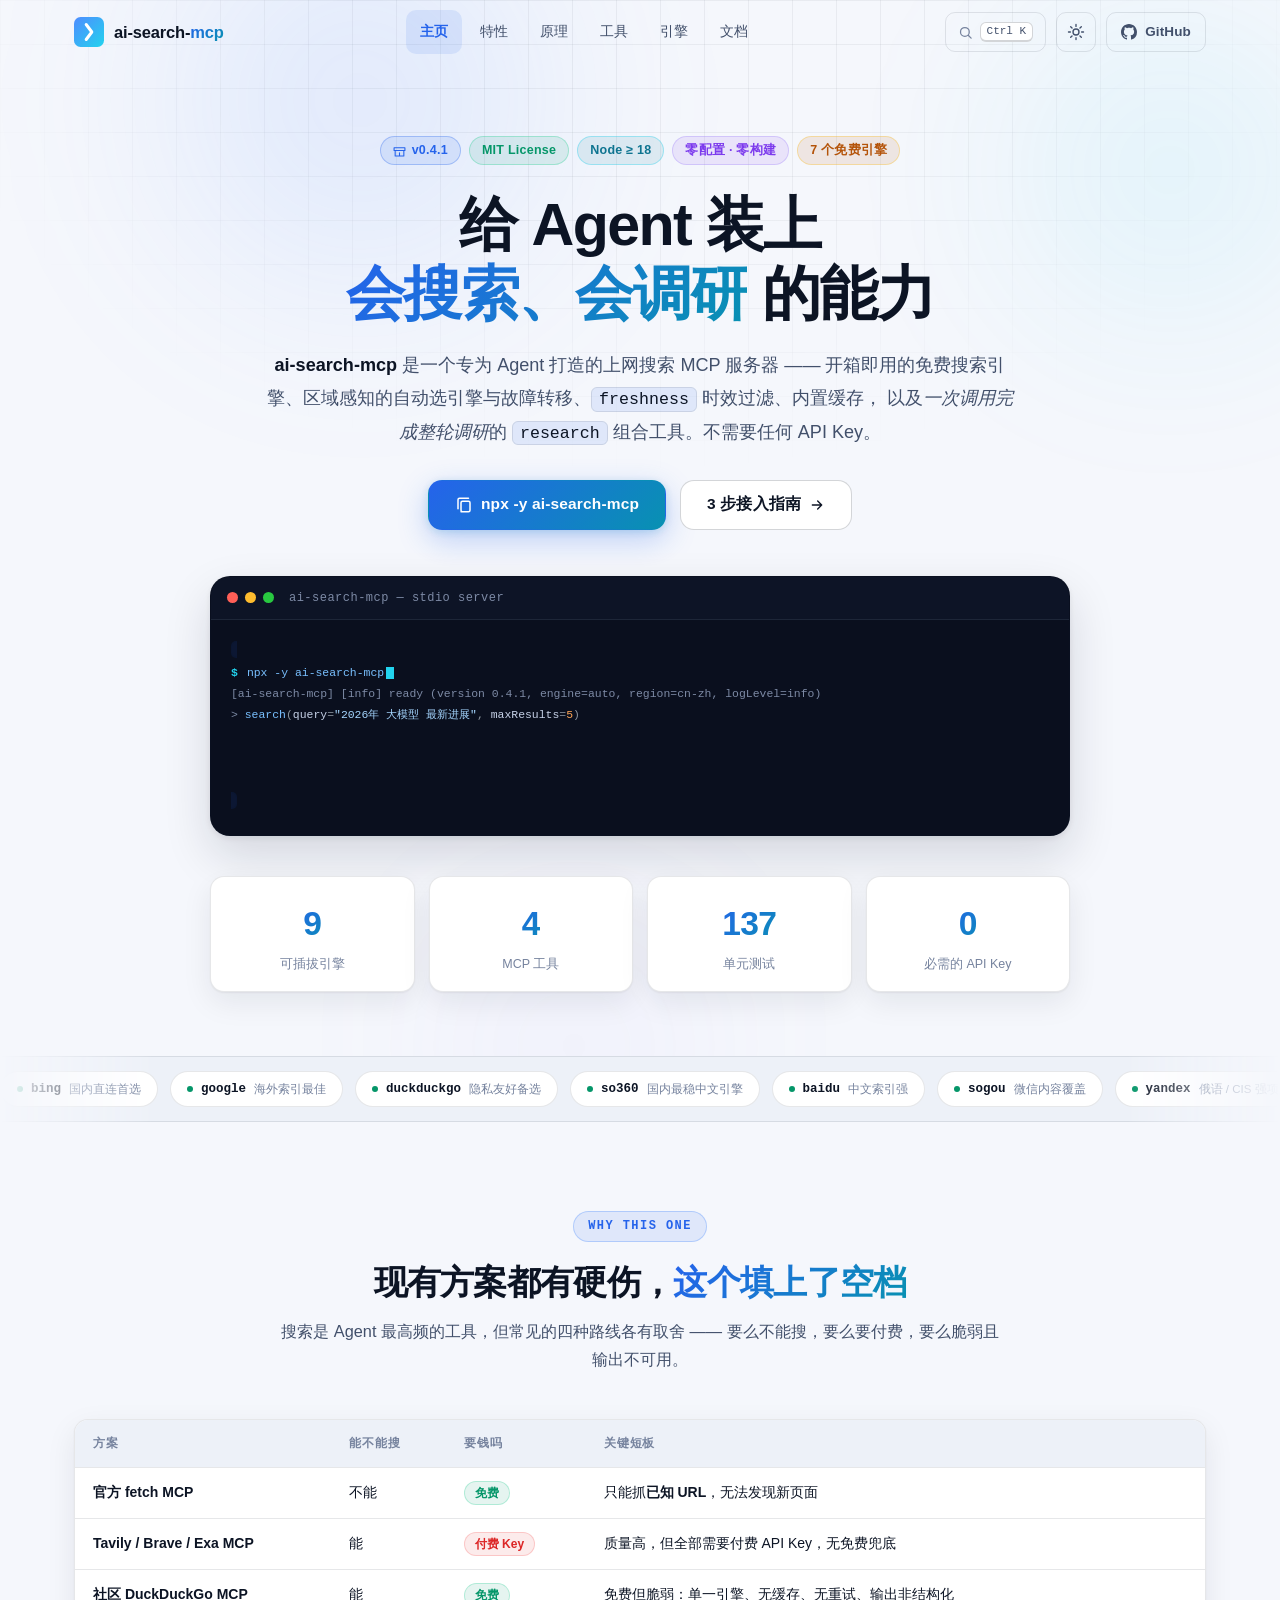
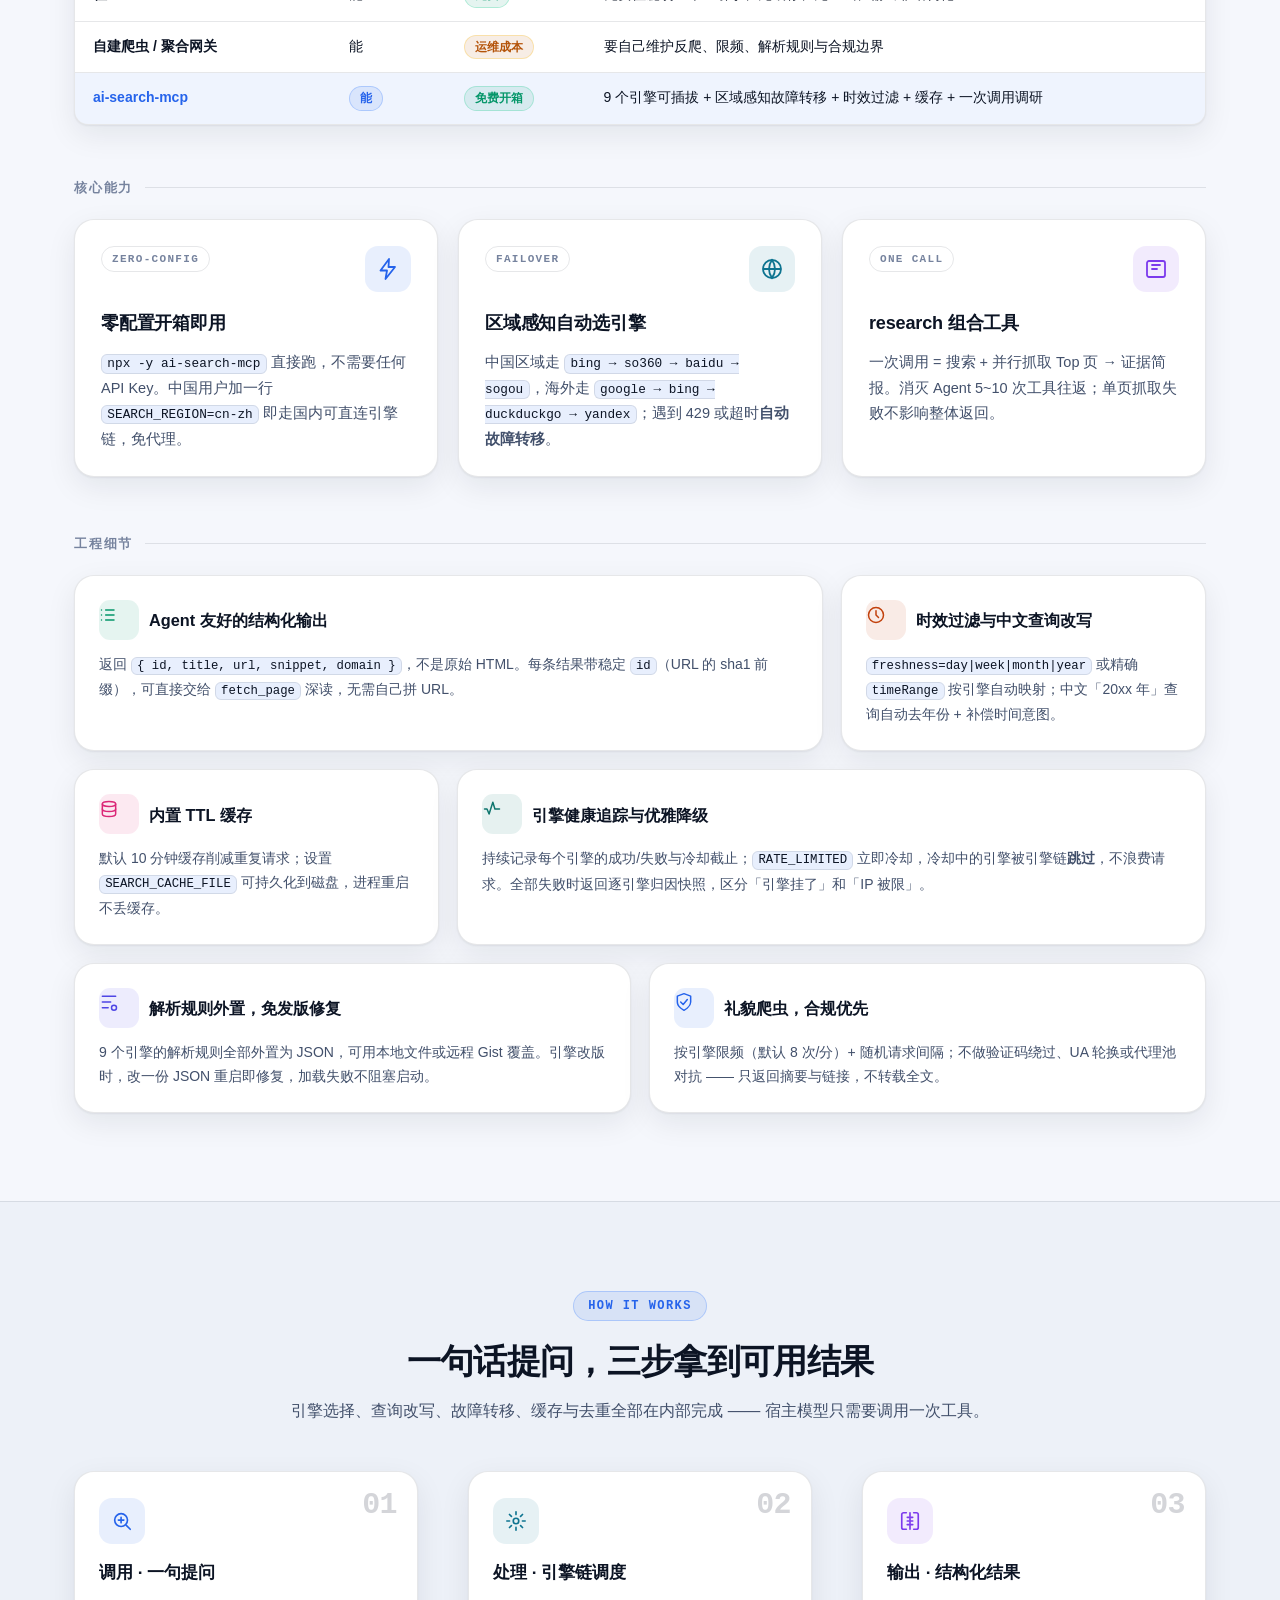
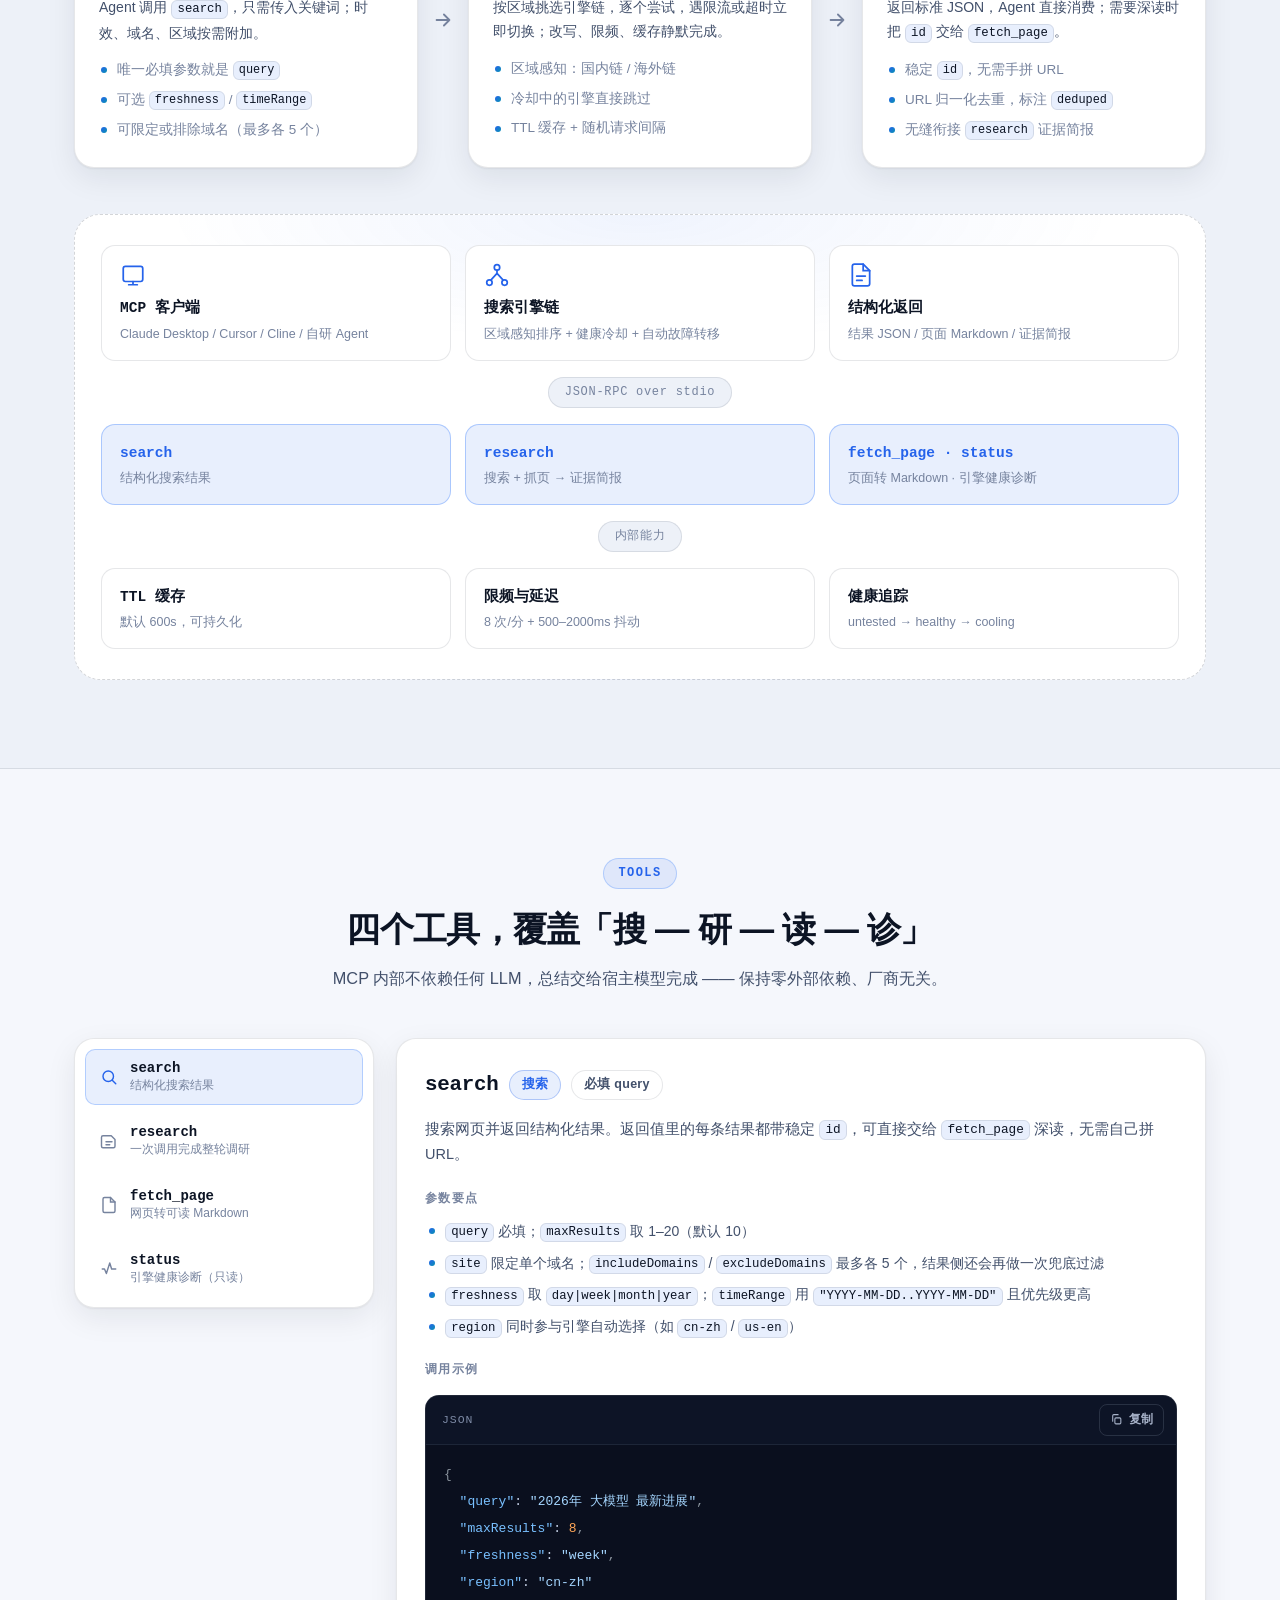
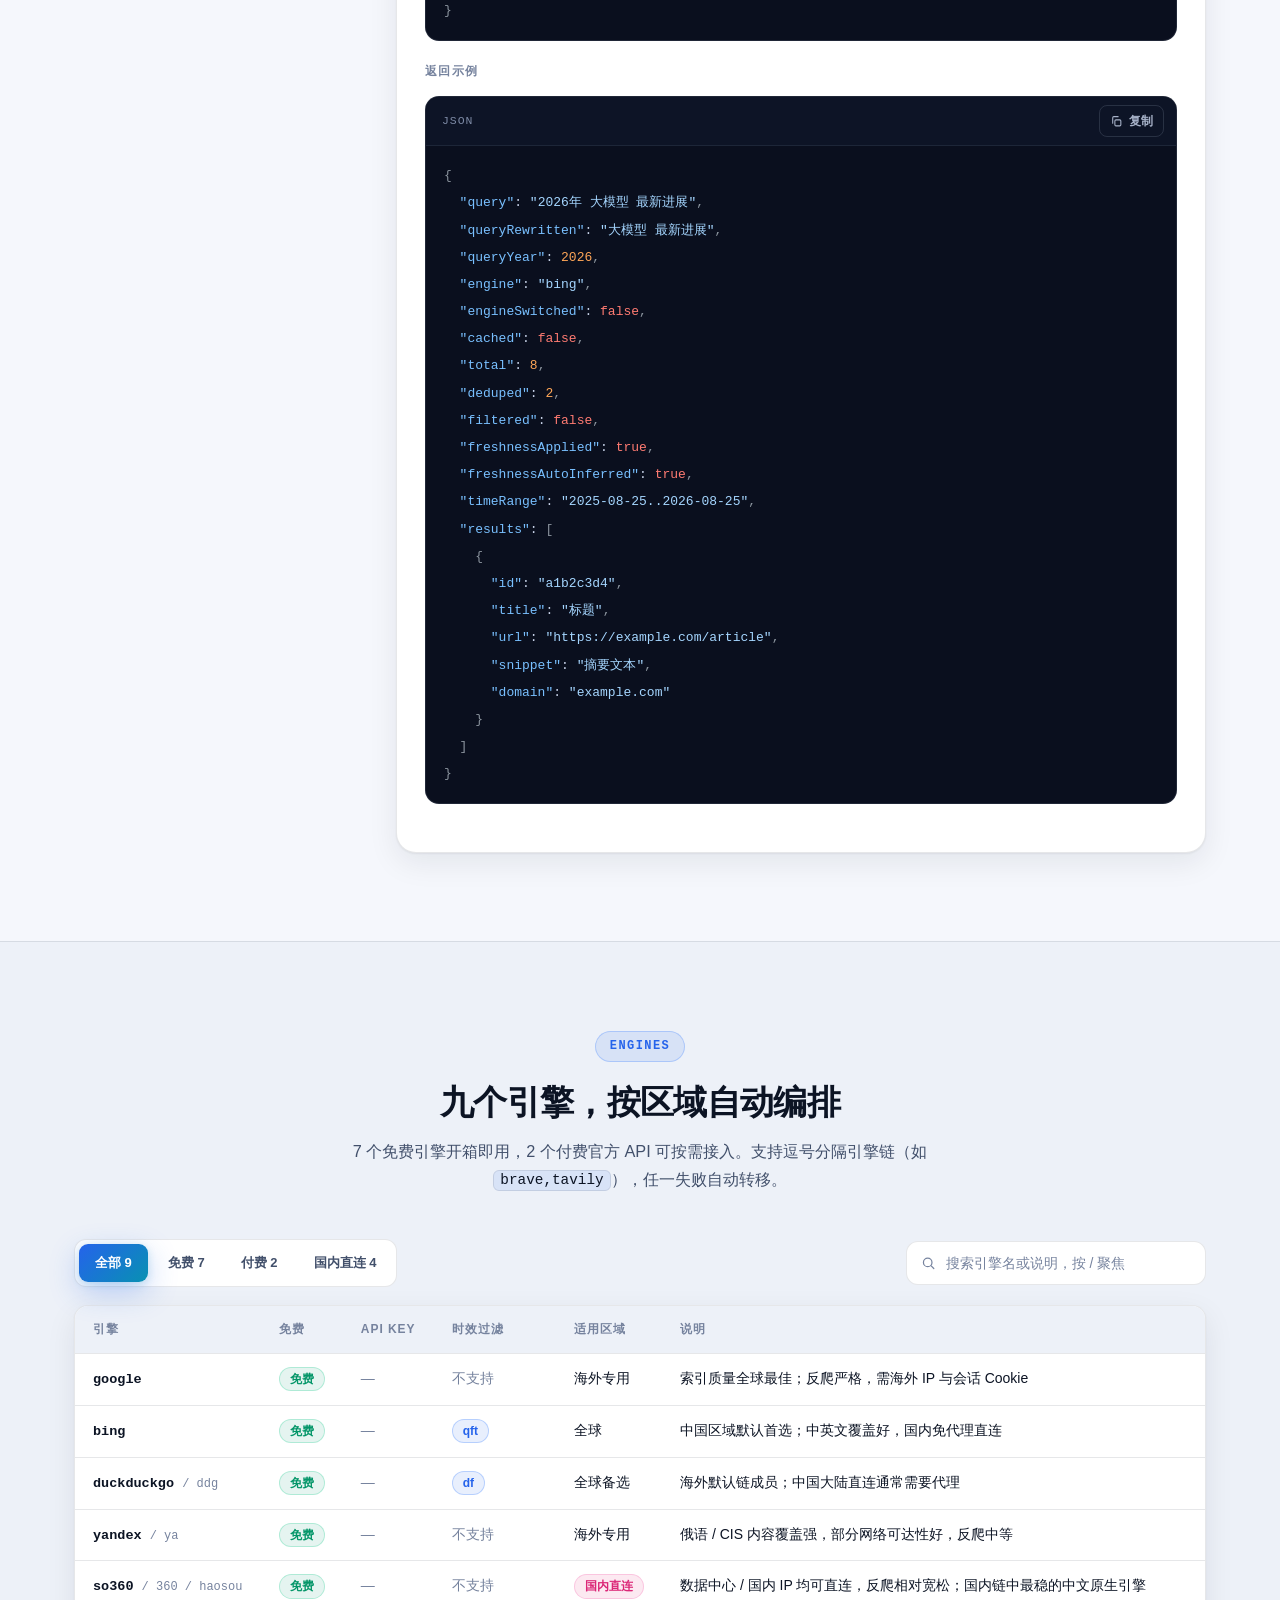
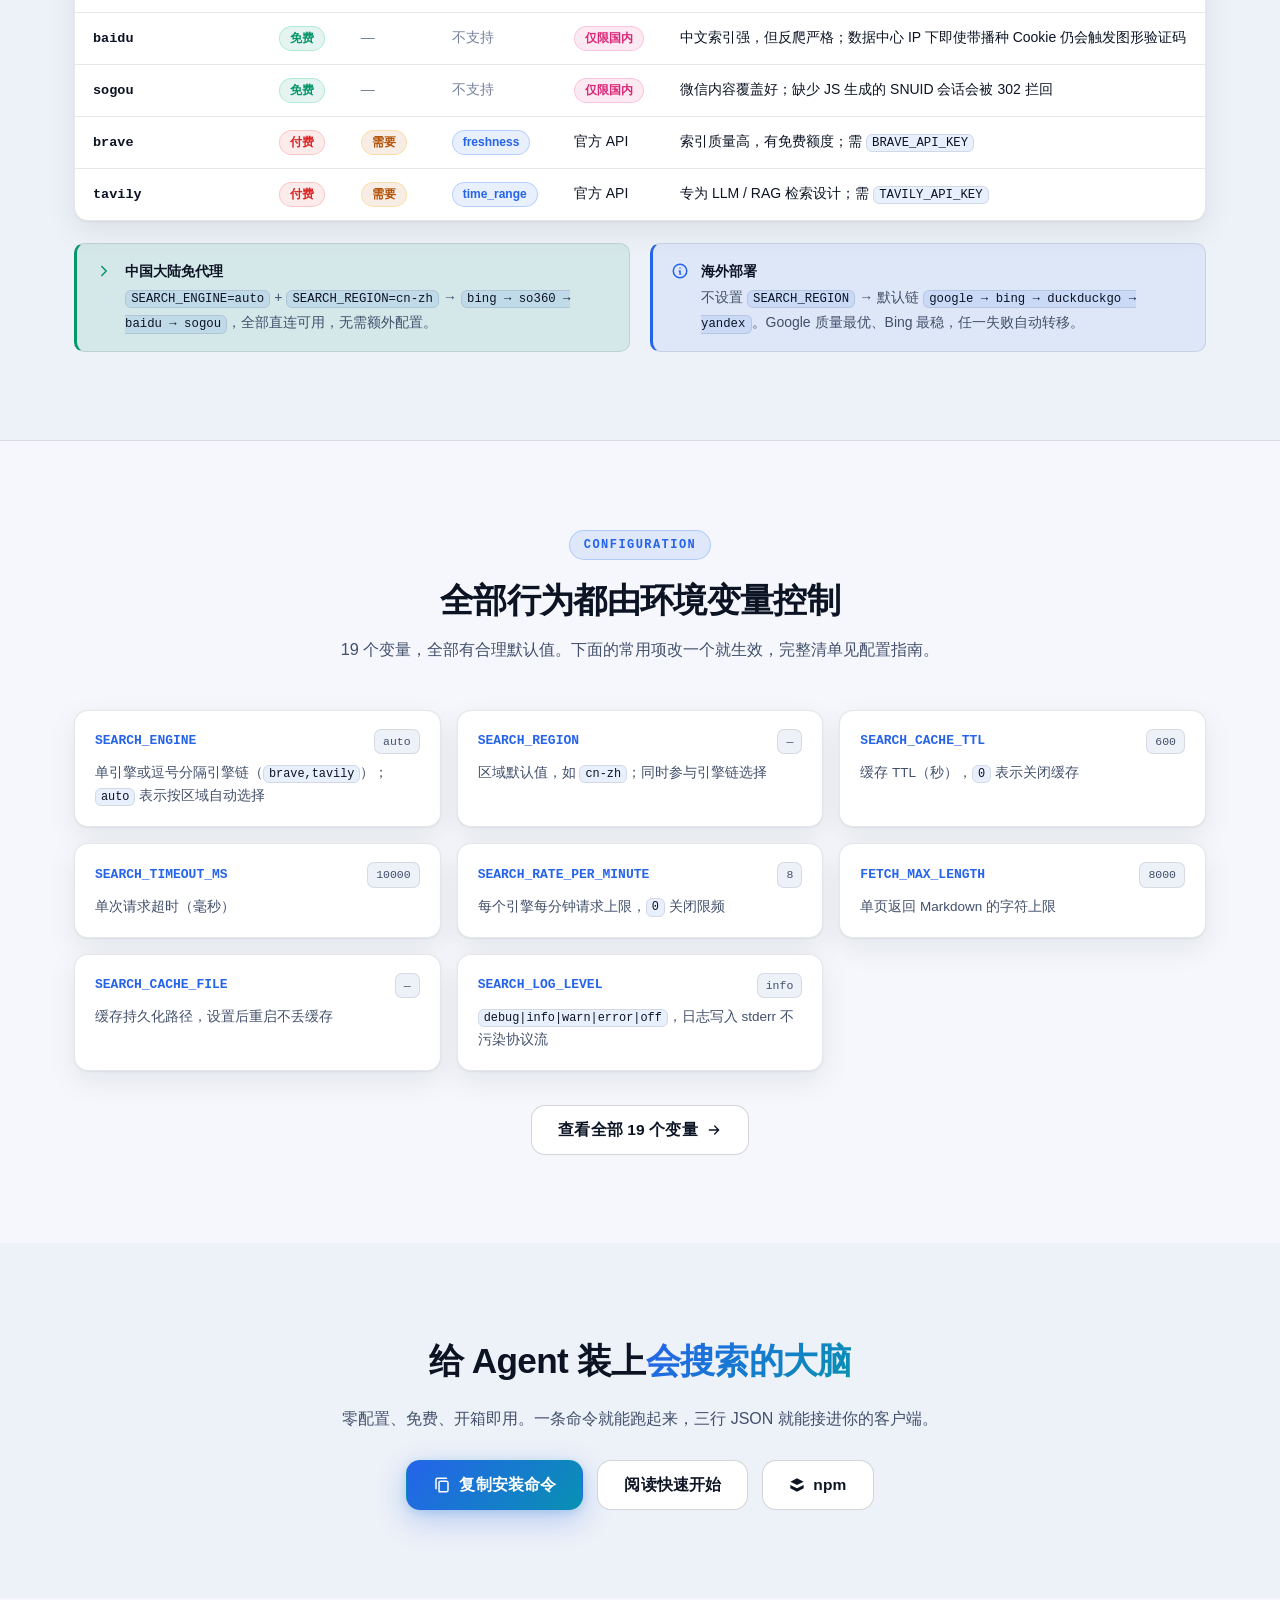
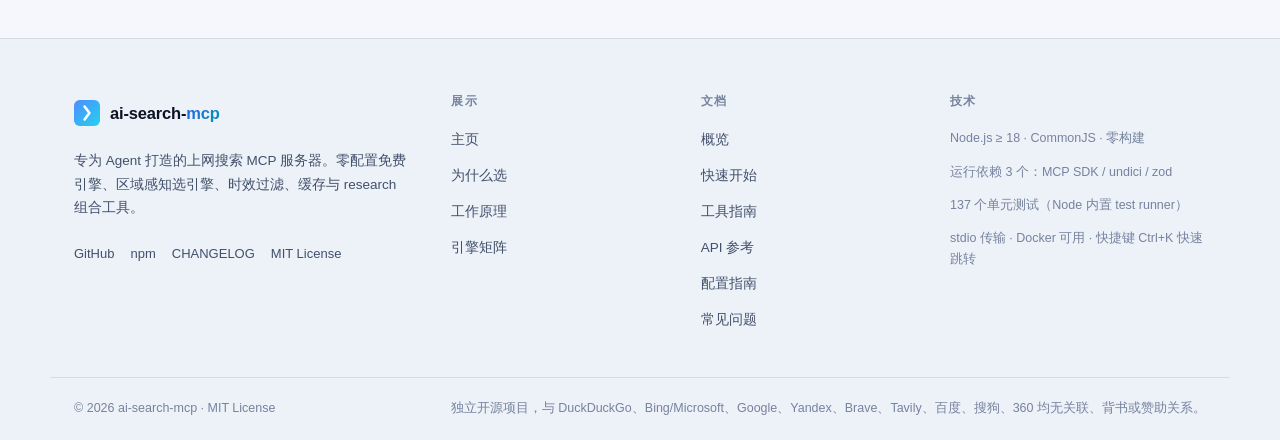
==== commit 88e28910: "Add files via upload" ====
--- a/index.html
+++ b/index.html
@@ -1,481 +1,910 @@
 <!DOCTYPE html>
 <html lang="zh-CN" data-theme="dark">
 <head>
-  <meta charset="UTF-8">
-  <meta name="viewport" content="width=device-width, initial-scale=1.0">
-  <title>ai-search-mcp — Agent 友好的上网搜索 MCP 服务器</title>
-  <meta name="description" content="专为 Agent 打造的上网搜索 MCP 服务器：零配置免费引擎、区域感知自动选引擎、时间过滤、缓存、限频兜底，以及一次调用完成整轮调研的 research 组合工具。">
-  <meta name="keywords" content="MCP, AI Search, web search, LLM, Agent, DuckDuckGo, Bing, research, model-context-protocol">
-  <meta property="og:title" content="ai-search-mcp — Agent 友好的上网搜索 MCP 服务器">
-  <meta property="og:description" content="零配置免费搜索引擎、区域感知自动选引擎、freshness 时间过滤、内置缓存、research 组合工具。纯 JS，零构建，137 个单元测试。">
-  <meta property="og:type" content="website">
-  <link rel="icon" type="image/svg+xml" href="data:image/svg+xml,%3Csvg xmlns='http://www.w3.org/2000/svg' viewBox='0 0 32 32'%3E%3Crect width='32' height='32' rx='7' fill='%232563EB'/%3E%3Cpath d='M13 8l6 8-6 8' stroke='white' stroke-width='3' fill='none' stroke-linecap='round' stroke-linejoin='round'/%3E%3C/svg%3E">
-  <link rel="stylesheet" href="./css/style.css">
-  <script>
-    /* 同步标记：CSS 依此决定是否启用 reveal 动画，避免 FOUC */
-    (function () {
-      try { document.documentElement.classList.add("js"); } catch (e) {}
-    })();
-  </script>
+<meta charset="UTF-8">
+<meta name="viewport" content="width=device-width, initial-scale=1.0, viewport-fit=cover">
+<title>ai-search-mcp — 让 Agent 会搜索、会调研的 MCP 服务器</title>
+<meta name="description" content="专为 Agent 打造的上网搜索 MCP 服务器：零配置免费引擎、区域感知自动选引擎与故障转移、时效过滤、内置缓存，以及一次调用完成整轮调研的 research 组合工具。">
+<meta name="keywords" content="ai-search-mcp,MCP,Model Context Protocol,免费搜索MCP,AI搜索,Agent联网搜索,web search mcp">
+<meta name="author" content="zhulingyu666">
+<meta name="theme-color" content="#04060d">
+<meta property="og:type" content="website">
+<meta property="og:title" content="ai-search-mcp — 让 Agent 会搜索、会调研的 MCP 服务器">
+<meta property="og:description" content="零配置免费搜索引擎、区域感知自动选引擎、freshness 时效过滤、内置缓存、research 组合工具。Node ≥ 18，零构建，137 个单元测试。">
+<link rel="icon" href="data:image/svg+xml,%3Csvg xmlns='http://www.w3.org/2000/svg' viewBox='0 0 32 32'%3E%3Crect width='32' height='32' rx='7' fill='%232563EB'/%3E%3Cpath d='M13 8l6 8-6 8' stroke='white' stroke-width='3.2' fill='none' stroke-linecap='round' stroke-linejoin='round'/%3E%3C/svg%3E">
+<link rel="stylesheet" href="./css/style.css">
+<script>
+  /* 首屏前置：确定主题（避免闪白）；入场动画由 main.js 建立观察器后再武装 */
+  (function () {
+    try {
+      var t = localStorage.getItem("aisearch-theme");
+      if (t !== "light" && t !== "dark") {
+        t = window.matchMedia && window.matchMedia("(prefers-color-scheme: light)").matches ? "light" : "dark";
+      }
+      document.documentElement.setAttribute("data-theme", t);
+    } catch (e) { /* ignore */ }
+  })();
+</script>
 </head>
 <body>
 
-  <!-- ======= 顶部导航 ======= -->
-  <header class="site-header" id="site-header">
-    <nav class="nav container" aria-label="主导航">
-      <a href="./index.html" class="brand">
-        <svg class="brand-logo" viewBox="0 0 32 32" width="30" height="30" aria-hidden="true">
-          <rect width="32" height="32" rx="7" fill="url(#lg1)"/>
-          <defs><linearGradient id="lg1" x1="0" y1="0" x2="1" y2="1">
-            <stop offset="0" stop-color="#3b82f6"/><stop offset="1" stop-color="#06b6d4"/>
+<a class="skip-link" href="#main">跳到主要内容</a>
+
+<!-- ============================ 顶部导航 ============================ -->
+<header class="site-header" id="site-header">
+  <nav class="nav container" aria-label="主导航">
+    <a href="./index.html" class="brand">
+      <svg class="brand-logo" viewBox="0 0 32 32" width="30" height="30" aria-hidden="true">
+        <defs><linearGradient id="lg-brand" x1="0" y1="0" x2="1" y2="1">
+          <stop offset="0" stop-color="#4f8cff"/><stop offset="1" stop-color="#22d3ee"/>
+        </linearGradient></defs>
+        <rect width="32" height="32" rx="7" fill="url(#lg-brand)"/>
+        <path d="M13 8l6 8-6 8" stroke="#fff" stroke-width="3.2" fill="none" stroke-linecap="round" stroke-linejoin="round"/>
+      </svg>
+      <span class="brand-text">ai-search-<em>mcp</em></span>
+    </a>
+
+    <button class="nav-toggle" id="nav-toggle" type="button" aria-label="打开菜单" aria-expanded="false">
+      <span></span><span></span><span></span>
+    </button>
+
+    <ul class="nav-links" id="nav-links">
+      <li><a href="./index.html" class="nav-link is-active" data-nav="home">主页</a></li>
+      <li><a href="./index.html#features" class="nav-link" data-nav="features">特性</a></li>
+      <li><a href="./index.html#how" class="nav-link" data-nav="how">原理</a></li>
+      <li><a href="./index.html#tools" class="nav-link" data-nav="tools">工具</a></li>
+      <li><a href="./index.html#engines" class="nav-link" data-nav="engines">引擎</a></li>
+      <li><a href="./docs/index.html" class="nav-link" data-nav="docs">文档</a></li>
+    </ul>
+
+    <div class="nav-actions">
+      <button class="theme-toggle" id="theme-toggle" type="button" aria-label="切换主题">
+        <svg class="icon-sun" viewBox="0 0 24 24" width="18" height="18" aria-hidden="true"><circle cx="12" cy="12" r="4" fill="none" stroke="currentColor" stroke-width="1.8"/><path d="M12 2v2.5M12 19.5V22M4.9 4.9l1.8 1.8M17.3 17.3l1.8 1.8M2 12h2.5M19.5 12H22M4.9 19.1l1.8-1.8M17.3 6.7l1.8-1.8" stroke="currentColor" stroke-width="1.8" stroke-linecap="round"/></svg>
+        <svg class="icon-moon" viewBox="0 0 24 24" width="18" height="18" aria-hidden="true"><path d="M21 12.8A9 9 0 1 1 11.2 3a7 7 0 0 0 9.8 9.8z" fill="none" stroke="currentColor" stroke-width="1.8" stroke-linejoin="round"/></svg>
+      </button>
+      <a class="btn btn-ghost btn-sm btn-gh" href="https://github.com/zhulingyu666/ai-search-mcp" target="_blank" rel="noopener">
+        <svg viewBox="0 0 16 16" width="16" height="16" fill="currentColor" aria-hidden="true"><path d="M8 0C3.58 0 0 3.58 0 8c0 3.54 2.29 6.53 5.47 7.59.4.07.55-.17.55-.38 0-.19-.01-.82-.01-1.49-2.01.37-2.53-.49-2.69-.94-.09-.23-.48-.94-.82-1.13-.28-.15-.68-.52-.01-.53.63-.01 1.08.58 1.23.82.72 1.21 1.87.87 2.33.66.07-.52.28-.87.51-1.07-1.78-.2-3.64-.89-3.64-3.95 0-.87.31-1.59.82-2.15-.08-.2-.36-1.02.08-2.12 0 0 .67-.21 2.2.82.64-.18 1.32-.27 2-.27s1.36.09 2 .27c1.53-1.04 2.2-.82 2.2-.82.44 1.1.16 1.92.08 2.12.51.56.82 1.27.82 2.15 0 3.07-1.87 3.75-3.65 3.95.29.25.54.73.54 1.48 0 1.07-.01 1.93-.01 2.2 0 .21.15.46.55.38A8.01 8.01 0 0 0 16 8c0-4.42-3.58-8-8-8z"/></svg>
+        <span class="gh-label">GitHub</span>
+      </a>
+    </div>
+  </nav>
+</header>
+
+<main id="main">
+
+<!-- ============================ Hero ============================ -->
+<section class="hero">
+  <div class="hero-bg" aria-hidden="true">
+    <span class="orb orb-1"></span><span class="orb orb-2"></span><span class="orb orb-3"></span>
+  </div>
+
+  <div class="container hero-inner">
+    <div class="hero-badges">
+      <span class="badge badge-blue">
+        <svg viewBox="0 0 24 24" width="13" height="13" fill="none" stroke="currentColor" stroke-width="2" aria-hidden="true"><path d="M20 12v10H4V12M2 7h20v5H2zM12 22v-6" stroke-linecap="round" stroke-linejoin="round"/></svg>
+        v0.4.1
+      </span>
+      <span class="badge badge-green">MIT License</span>
+      <span class="badge badge-cyan">Node ≥ 18</span>
+      <span class="badge badge-purple">零配置 · 零构建</span>
+      <span class="badge badge-amber">7 个免费引擎</span>
+    </div>
+
+    <h1 class="hero-title">给 Agent 装上<br><span class="grad-text">会搜索、会调研</span> 的能力</h1>
+
+    <p class="hero-sub">
+      <strong>ai-search-mcp</strong> 是一个专为 Agent 打造的上网搜索 MCP 服务器 ——
+      开箱即用的免费搜索引擎、区域感知的自动选引擎与故障转移、<code>freshness</code> 时效过滤、内置缓存，
+      以及<em>一次调用完成整轮调研</em>的 <code>research</code> 组合工具。不需要任何 API Key。
+    </p>
+
+    <div class="hero-actions">
+      <button class="btn btn-primary btn-lg" type="button" data-copy="npx -y ai-search-mcp">
+        <svg viewBox="0 0 24 24" width="18" height="18" fill="none" stroke="currentColor" stroke-width="2" aria-hidden="true"><path d="M4 17V5a2 2 0 0 1 2-2h12M8 21h10a2 2 0 0 0 2-2V9a2 2 0 0 0-2-2H10a2 2 0 0 0-2 2v10a2 2 0 0 0 2 2z" stroke-linecap="round" stroke-linejoin="round"/></svg>
+        npx -y ai-search-mcp
+      </button>
+      <a class="btn btn-outline btn-lg" href="./docs/quickstart.html">
+        3 步接入指南
+        <svg viewBox="0 0 24 24" width="16" height="16" fill="none" stroke="currentColor" stroke-width="2" aria-hidden="true"><path d="M5 12h14M13 6l6 6-6 6" stroke-linecap="round" stroke-linejoin="round"/></svg>
+      </a>
+    </div>
+
+    <!-- 终端演示：JS 逐行打字展示真实日志格式；无 JS 时静态完整可见 -->
+    <div class="terminal" id="hero-terminal" data-animate>
+      <div class="terminal-bar">
+        <span class="dot dot-r"></span><span class="dot dot-y"></span><span class="dot dot-g"></span>
+        <span class="terminal-title">ai-search-mcp — stdio server</span>
+      </div>
+      <div class="terminal-body">
+        <div class="term-screen"><code>
+<span class="term-line" data-cmd="npx -y ai-search-mcp"><span class="term-prompt">$</span><span class="term-cmd term-type"></span><span class="term-caret"></span></span>
+<span class="term-line"><span class="term-dim">[ai-search-mcp] [info] ready</span> <span class="term-dim">(version 0.4.1, engine=auto, region=cn-zh, logLevel=info)</span></span>
+<span class="term-line"><span class="term-dim">&gt;</span> <span class="term-cmd">search</span><span class="term-punct">(</span>query<span class="term-punct">=</span><span class="term-str">"2026年 大模型 最新进展"</span><span class="term-punct">,</span> maxResults<span class="term-punct">=</span><span class="term-num">5</span><span class="term-punct">)</span></span>
+<span class="term-line"><span class="term-dim">[ai-search-mcp] [info]</span> <span class="term-cmd">rewrite</span> q<span class="term-punct">=</span><span class="term-str">"2026年 大模型 最新进展"</span> <span class="term-dim">-&gt;</span> q<span class="term-punct">=</span><span class="term-str">"大模型 最新进展"</span> <span class="term-flag">+freshness=year</span></span>
+<span class="term-line"><span class="term-dim">[ai-search-mcp] [info]</span> <span class="term-cmd">search</span> q<span class="term-punct">=</span><span class="term-str">"大模型 最新进展"</span> engine<span class="term-punct">=</span><span class="term-ok">bing</span> cached<span class="term-punct">=</span><span class="term-flag">false</span> took<span class="term-punct">=</span><span class="term-num">972ms</span> total<span class="term-punct">=</span><span class="term-num">5</span> deduped<span class="term-punct">=</span><span class="term-num">1</span></span>
+<span class="term-line"><span class="term-punct">{</span> <span class="term-key">"query"</span><span class="term-punct">:</span> <span class="term-str">"2026年 大模型 最新进展"</span><span class="term-punct">,</span> <span class="term-key">"engine"</span><span class="term-punct">:</span> <span class="term-str">"bing"</span><span class="term-punct">,</span> <span class="term-key">"total"</span><span class="term-punct">:</span> <span class="term-num">5</span><span class="term-punct">,</span> <span class="term-key">"deduped"</span><span class="term-punct">:</span> <span class="term-num">1</span><span class="term-punct">,</span> <span class="term-key">"results"</span><span class="term-punct">:</span> <span class="term-punct">[{</span> <span class="term-key">"id"</span><span class="term-punct">:</span> <span class="term-str">"a1b2c3d4"</span><span class="term-punct">,</span> <span class="term-key">"title"</span><span class="term-punct">:</span> <span class="term-str">"..."</span><span class="term-punct">,</span> <span class="term-key">"domain"</span><span class="term-punct">:</span> <span class="term-str">"example.com"</span> <span class="term-punct">}]</span> <span class="term-punct">}</span></span>
+        </code></div>
+      </div>
+    </div>
+
+    <div class="hero-stats stagger">
+      <div class="stat"><span class="stat-num" data-count="9">9</span><span class="stat-label">可插拔引擎</span></div>
+      <div class="stat"><span class="stat-num" data-count="4">4</span><span class="stat-label">MCP 工具</span></div>
+      <div class="stat"><span class="stat-num" data-count="137">137</span><span class="stat-label">单元测试</span></div>
+      <div class="stat"><span class="stat-num" data-count="0">0</span><span class="stat-label">必需的 API Key</span></div>
+    </div>
+  </div>
+</section>
+
+<!-- ============================ 引擎跑马灯 ============================ -->
+<div class="belt" aria-hidden="true">
+  <div class="belt-track">
+    <span class="belt-chip"><i></i><b>bing</b><small>国内直连首选</small></span>
+    <span class="belt-chip"><i></i><b>google</b><small>海外索引最佳</small></span>
+    <span class="belt-chip"><i></i><b>duckduckgo</b><small>隐私友好备选</small></span>
+    <span class="belt-chip"><i></i><b>so360</b><small>国内最稳中文引擎</small></span>
+    <span class="belt-chip"><i></i><b>baidu</b><small>中文索引强</small></span>
+    <span class="belt-chip"><i></i><b>sogou</b><small>微信内容覆盖</small></span>
+    <span class="belt-chip"><i></i><b>yandex</b><small>俄语 / CIS 强项</small></span>
+    <span class="belt-chip is-paid"><i></i><b>brave</b><small>付费官方 API</small></span>
+    <span class="belt-chip is-paid"><i></i><b>tavily</b><small>专为 LLM / RAG</small></span>
+    <!-- 第二份拷贝：跑马灯无缝循环 -->
+    <span class="belt-chip"><i></i><b>bing</b><small>国内直连首选</small></span>
+    <span class="belt-chip"><i></i><b>google</b><small>海外索引最佳</small></span>
+    <span class="belt-chip"><i></i><b>duckduckgo</b><small>隐私友好备选</small></span>
+    <span class="belt-chip"><i></i><b>so360</b><small>国内最稳中文引擎</small></span>
+    <span class="belt-chip"><i></i><b>baidu</b><small>中文索引强</small></span>
+    <span class="belt-chip"><i></i><b>sogou</b><small>微信内容覆盖</small></span>
+    <span class="belt-chip"><i></i><b>yandex</b><small>俄语 / CIS 强项</small></span>
+    <span class="belt-chip is-paid"><i></i><b>brave</b><small>付费官方 API</small></span>
+    <span class="belt-chip is-paid"><i></i><b>tavily</b><small>专为 LLM / RAG</small></span>
+  </div>
+</div>
+
+<!-- ============================ 为什么选 ============================ -->
+<section class="section" id="features">
+  <div class="container">
+    <div class="section-head reveal">
+      <span class="section-tag">Why this one</span>
+      <h2>现有方案都有硬伤，<span class="grad-text">这个填上了空档</span></h2>
+      <p>搜索是 Agent 最高频的工具，但常见的四种路线各有取舍 —— 要么不能搜，要么要付费，要么脆弱且输出不可用。</p>
+    </div>
+
+    <div class="table-wrap reveal compare">
+      <table class="table" data-stack>
+        <thead>
+          <tr><th>方案</th><th>能不能搜</th><th>要钱吗</th><th>关键短板</th></tr>
+        </thead>
+        <tbody>
+          <tr>
+            <td><strong>官方 fetch MCP</strong></td>
+            <td>不能</td>
+            <td><span class="tag tag-ok">免费</span></td>
+            <td>只能抓<strong>已知 URL</strong>，无法发现新页面</td>
+          </tr>
+          <tr>
+            <td><strong>Tavily / Brave / Exa MCP</strong></td>
+            <td>能</td>
+            <td><span class="tag tag-no">付费 Key</span></td>
+            <td>质量高，但全部需要付费 API Key，无免费兜底</td>
+          </tr>
+          <tr>
+            <td><strong>社区 DuckDuckGo MCP</strong></td>
+            <td>能</td>
+            <td><span class="tag tag-ok">免费</span></td>
+            <td>免费但脆弱：单一引擎、无缓存、无重试、输出非结构化</td>
+          </tr>
+          <tr>
+            <td><strong>自建爬虫 / 聚合网关</strong></td>
+            <td>能</td>
+            <td><span class="tag tag-key">运维成本</span></td>
+            <td>要自己维护反爬、限频、解析规则与合规边界</td>
+          </tr>
+          <tr class="is-hero-row">
+            <td><strong>ai-search-mcp</strong></td>
+            <td><span class="tag tag-yes">能</span></td>
+            <td><span class="tag tag-ok">免费开箱</span></td>
+            <td>9 个引擎可插拔 + 区域感知故障转移 + 时效过滤 + 缓存 + 一次调用调研</td>
+          </tr>
+        </tbody>
+      </table>
+    </div>
+
+    <div class="feature-subhead" style="margin-top:52px">核心能力</div>
+    <div class="feature-grid-hero grid grid-3 stagger">
+      <article class="feature-card-lg">
+        <div class="feature-card-top">
+          <span class="feature-chip">Zero-Config</span>
+          <div class="feature-icon ic-blue">
+            <svg viewBox="0 0 24 24" width="24" height="24" fill="none" stroke="currentColor" stroke-width="1.8" aria-hidden="true"><path d="M13 2L4.5 13.5H11L9.5 22 19 10h-6.5z" stroke-linejoin="round"/></svg>
+          </div>
+        </div>
+        <h3>零配置开箱即用</h3>
+        <p><code>npx -y ai-search-mcp</code> 直接跑，不需要任何 API Key。中国用户加一行 <code>SEARCH_REGION=cn-zh</code> 即走国内可直连引擎链，免代理。</p>
+      </article>
+
+      <article class="feature-card-lg">
+        <div class="feature-card-top">
+          <span class="feature-chip">Failover</span>
+          <div class="feature-icon ic-cyan">
+            <svg viewBox="0 0 24 24" width="24" height="24" fill="none" stroke="currentColor" stroke-width="1.8" aria-hidden="true"><circle cx="12" cy="12" r="9"/><path d="M3 12h18M12 3a15 15 0 0 1 0 18 15 15 0 0 1 0-18z"/></svg>
+          </div>
+        </div>
+        <h3>区域感知自动选引擎</h3>
+        <p>中国区域走 <code>bing → so360 → baidu → sogou</code>，海外走 <code>google → bing → duckduckgo → yandex</code>；遇到 429 或超时<strong>自动故障转移</strong>。</p>
+      </article>
+
+      <article class="feature-card-lg">
+        <div class="feature-card-top">
+          <span class="feature-chip">One Call</span>
+          <div class="feature-icon ic-purple">
+            <svg viewBox="0 0 24 24" width="24" height="24" fill="none" stroke="currentColor" stroke-width="1.8" aria-hidden="true"><rect x="3" y="4" width="18" height="16" rx="2"/><path d="M8 8h8M8 12h5" stroke-linecap="round"/></svg>
+          </div>
+        </div>
+        <h3>research 组合工具</h3>
+        <p>一次调用 = 搜索 + 并行抓取 Top 页 → 证据简报。消灭 Agent 5~10 次工具往返；单页抓取失败不影响整体返回。</p>
+      </article>
+    </div>
+
+    <div class="feature-subhead" style="margin-top:56px">工程细节</div>
+    <div class="bento stagger">
+      <article class="bento-card span-4" style="--bento-glow:rgba(52,211,153,.14)">
+        <h4>
+          <span class="feature-item-icon ic-green"><svg viewBox="0 0 24 24" width="20" height="20" fill="none" stroke="currentColor" stroke-width="1.8" aria-hidden="true"><path d="M8 6h10M8 12h10M8 18h10M3 6h.01M3 12h.01M3 18h.01" stroke-linecap="round"/></svg></span>
+          Agent 友好的结构化输出
+        </h4>
+        <p>返回 <code>{ id, title, url, snippet, domain }</code>，不是原始 HTML。每条结果带稳定 <code>id</code>（URL 的 sha1 前缀），可直接交给 <code>fetch_page</code> 深读，无需自己拼 URL。</p>
+      </article>
+
+      <article class="bento-card span-2" style="--bento-glow:rgba(251,146,60,.14)">
+        <h4>
+          <span class="feature-item-icon ic-orange"><svg viewBox="0 0 24 24" width="20" height="20" fill="none" stroke="currentColor" stroke-width="1.8" aria-hidden="true"><circle cx="12" cy="12" r="9"/><path d="M12 7v5l3 3" stroke-linecap="round"/></svg></span>
+          时效过滤与中文查询改写
+        </h4>
+        <p><code>freshness=day|week|month|year</code> 或精确 <code>timeRange</code> 按引擎自动映射；中文「20xx 年」查询自动去年份 + 补偿时间意图。</p>
+      </article>
+
+      <article class="bento-card span-2" style="--bento-glow:rgba(244,114,182,.14)">
+        <h4>
+          <span class="feature-item-icon ic-pink"><svg viewBox="0 0 24 24" width="20" height="20" fill="none" stroke="currentColor" stroke-width="1.8" aria-hidden="true"><ellipse cx="12" cy="6" rx="8" ry="3"/><path d="M4 6v12c0 1.7 3.6 3 8 3s8-1.3 8-3V6" stroke-linecap="round"/><path d="M4 12c0 1.7 3.6 3 8 3s8-1.3 8-3" stroke-linecap="round"/></svg></span>
+          内置 TTL 缓存
+        </h4>
+        <p>默认 10 分钟缓存削减重复请求；设置 <code>SEARCH_CACHE_FILE</code> 可持久化到磁盘，进程重启不丢缓存。</p>
+      </article>
+
+      <article class="bento-card span-4" style="--bento-glow:rgba(45,212,191,.14)">
+        <h4>
+          <span class="feature-item-icon ic-teal"><svg viewBox="0 0 24 24" width="20" height="20" fill="none" stroke="currentColor" stroke-width="1.8" aria-hidden="true"><path d="M3 12h3l2.5 6L13 4l2.5 8H21" stroke-linecap="round" stroke-linejoin="round"/></svg></span>
+          引擎健康追踪与优雅降级
+        </h4>
+        <p>持续记录每个引擎的成功/失败与冷却截止；<code>RATE_LIMITED</code> 立即冷却，冷却中的引擎被引擎链<strong>跳过</strong>，不浪费请求。全部失败时返回逐引擎归因快照，区分「引擎挂了」和「IP 被限」。</p>
+      </article>
+
+      <article class="bento-card span-3" style="--bento-glow:rgba(129,140,248,.14)">
+        <h4>
+          <span class="feature-item-icon ic-indigo"><svg viewBox="0 0 24 24" width="20" height="20" fill="none" stroke="currentColor" stroke-width="1.8" aria-hidden="true"><path d="M4 5h16M4 12h10M4 19h7" stroke-linecap="round"/><circle cx="18" cy="19" r="3"/></svg></span>
+          解析规则外置，免发版修复
+        </h4>
+        <p>9 个引擎的解析规则全部外置为 JSON，可用本地文件或远程 Gist 覆盖。引擎改版时，改一份 JSON 重启即修复，加载失败不阻塞启动。</p>
+      </article>
+
+      <article class="bento-card span-3" style="--bento-glow:rgba(79,140,255,.14)">
+        <h4>
+          <span class="feature-item-icon ic-blue"><svg viewBox="0 0 24 24" width="20" height="20" fill="none" stroke="currentColor" stroke-width="1.8" aria-hidden="true"><path d="M12 22s8-4 8-10V5l-8-3-8 3v7c0 6 8 10 8 10z" stroke-linejoin="round"/><path d="M8 12l3 3 5-6" stroke-linecap="round" stroke-linejoin="round"/></svg></span>
+          礼貌爬虫，合规优先
+        </h4>
+        <p>按引擎限频（默认 8 次/分）+ 随机请求间隔；不做验证码绕过、UA 轮换或代理池对抗 —— 只返回摘要与链接，不转载全文。</p>
+      </article>
+    </div>
+  </div>
+</section>
+
+<!-- ============================ 工作原理 ============================ -->
+<section class="section section-alt" id="how">
+  <div class="container">
+    <div class="section-head reveal">
+      <span class="section-tag">How it works</span>
+      <h2>一句话提问，三步拿到可用结果</h2>
+      <p>引擎选择、查询改写、故障转移、缓存与去重全部在内部完成 —— 宿主模型只需要调用一次工具。</p>
+    </div>
+
+    <div class="how-steps stagger">
+      <article class="how-step">
+        <span class="how-step-num">01</span>
+        <div class="how-step-icon ic-blue">
+          <svg viewBox="0 0 24 24" width="22" height="22" fill="none" stroke="currentColor" stroke-width="1.8" aria-hidden="true"><circle cx="11" cy="11" r="7"/><path d="M21 21l-4.3-4.3" stroke-linecap="round"/><path d="M8 11h6M11 8v6" stroke-linecap="round"/></svg>
+        </div>
+        <h3>调用 · 一句提问</h3>
+        <p>Agent 调用 <code>search</code>，只需传入关键词；时效、域名、区域按需附加。</p>
+        <ul class="how-step-points">
+          <li>唯一必填参数就是 <code>query</code></li>
+          <li>可选 <code>freshness</code> / <code>timeRange</code></li>
+          <li>可限定或排除域名（最多各 5 个）</li>
+        </ul>
+      </article>
+
+      <div class="how-step-arrow" aria-hidden="true">
+        <svg viewBox="0 0 24 24" width="22" height="22" fill="none" stroke="currentColor" stroke-width="2"><path d="M5 12h14M13 6l6 6-6 6" stroke-linecap="round" stroke-linejoin="round"/></svg>
+      </div>
+
+      <article class="how-step">
+        <span class="how-step-num">02</span>
+        <div class="how-step-icon ic-cyan">
+          <svg viewBox="0 0 24 24" width="22" height="22" fill="none" stroke="currentColor" stroke-width="1.8" aria-hidden="true"><circle cx="12" cy="12" r="3"/><path d="M12 2v3M12 19v3M2 12h3M19 12h3M4.9 4.9l2.1 2.1M17 17l2.1 2.1M19.1 4.9L17 7M7 17l-2.1 2.1" stroke-linecap="round"/></svg>
+        </div>
+        <h3>处理 · 引擎链调度</h3>
+        <p>按区域挑选引擎链，逐个尝试，遇限流或超时立即切换；改写、限频、缓存静默完成。</p>
+        <ul class="how-step-points">
+          <li>区域感知：国内链 / 海外链</li>
+          <li>冷却中的引擎直接跳过</li>
+          <li>TTL 缓存 + 随机请求间隔</li>
+        </ul>
+      </article>
+
+      <div class="how-step-arrow" aria-hidden="true">
+        <svg viewBox="0 0 24 24" width="22" height="22" fill="none" stroke="currentColor" stroke-width="2"><path d="M5 12h14M13 6l6 6-6 6" stroke-linecap="round" stroke-linejoin="round"/></svg>
+      </div>
+
+      <article class="how-step">
+        <span class="how-step-num">03</span>
+        <div class="how-step-icon ic-purple">
+          <svg viewBox="0 0 24 24" width="22" height="22" fill="none" stroke="currentColor" stroke-width="1.8" aria-hidden="true"><path d="M8 3H5a2 2 0 0 0-2 2v14a2 2 0 0 0 2 2h3M16 3h3a2 2 0 0 1 2 2v14a2 2 0 0 1-2 2h-3M12 3v18" stroke-linecap="round"/><path d="M9 8h2M13 8h2M9 12h2M13 12h2M9 16h2M13 16h2" stroke-linecap="round"/></svg>
+        </div>
+        <h3>输出 · 结构化结果</h3>
+        <p>返回标准 JSON，Agent 直接消费；需要深读时把 <code>id</code> 交给 <code>fetch_page</code>。</p>
+        <ul class="how-step-points">
+          <li>稳定 <code>id</code>，无需手拼 URL</li>
+          <li>URL 归一化去重，标注 <code>deduped</code></li>
+          <li>无缝衔接 <code>research</code> 证据简报</li>
+        </ul>
+      </article>
+    </div>
+
+    <!-- 架构图 -->
+    <div class="arch reveal">
+      <div class="arch-row">
+        <div class="arch-node">
+          <svg class="arch-node-icon" viewBox="0 0 24 24" width="26" height="26" fill="none" stroke="currentColor" stroke-width="1.6" aria-hidden="true"><rect x="3" y="4" width="18" height="14" rx="2"/><path d="M8 21h8M12 18v3" stroke-linecap="round"/></svg>
+          <h4>MCP 客户端</h4>
+          <p>Claude Desktop / Cursor / Cline / 自研 Agent</p>
+        </div>
+        <div class="arch-node">
+          <svg class="arch-node-icon" viewBox="0 0 24 24" width="26" height="26" fill="none" stroke="currentColor" stroke-width="1.6" aria-hidden="true"><circle cx="12" cy="5" r="2.5"/><circle cx="5" cy="19" r="2.5"/><circle cx="19" cy="19" r="2.5"/><path d="M12 7.5v3M12 10.5L6.3 16.7M12 10.5l5.7 6.2" stroke-linecap="round"/></svg>
+          <h4>搜索引擎链</h4>
+          <p>区域感知排序 + 健康冷却 + 自动故障转移</p>
+        </div>
+        <div class="arch-node">
+          <svg class="arch-node-icon" viewBox="0 0 24 24" width="26" height="26" fill="none" stroke="currentColor" stroke-width="1.6" aria-hidden="true"><path d="M14 2H6a2 2 0 0 0-2 2v16a2 2 0 0 0 2 2h12a2 2 0 0 0 2-2V8z" stroke-linejoin="round"/><path d="M14 2v6h6M8 13h8M8 17h5" stroke-linecap="round"/></svg>
+          <h4>结构化返回</h4>
+          <p>结果 JSON / 页面 Markdown / 证据简报</p>
+        </div>
+      </div>
+
+      <div class="arch-link">JSON-RPC over stdio</div>
+
+      <div class="arch-row">
+        <div class="arch-node is-accent">
+          <h4>search</h4>
+          <p>结构化搜索结果</p>
+        </div>
+        <div class="arch-node is-accent">
+          <h4>research</h4>
+          <p>搜索 + 抓页 → 证据简报</p>
+        </div>
+        <div class="arch-node is-accent">
+          <h4>fetch_page · status</h4>
+          <p>页面转 Markdown · 引擎健康诊断</p>
+        </div>
+      </div>
+
+      <div class="arch-link">内部能力</div>
+
+      <div class="arch-row">
+        <div class="arch-node">
+          <h4>TTL 缓存</h4>
+          <p>默认 600s，可持久化</p>
+        </div>
+        <div class="arch-node">
+          <h4>限频与延迟</h4>
+          <p>8 次/分 + 500–2000ms 抖动</p>
+        </div>
+        <div class="arch-node">
+          <h4>健康追踪</h4>
+          <p>untested → healthy → cooling</p>
+        </div>
+      </div>
+    </div>
+  </div>
+</section>
+
+<!-- ============================ 四大工具 ============================ -->
+<section class="section" id="tools">
+  <div class="container">
+    <div class="section-head reveal">
+      <span class="section-tag">Tools</span>
+      <h2>四个工具，覆盖「搜 — 研 — 读 — 诊」</h2>
+      <p>MCP 内部不依赖任何 LLM，总结交给宿主模型完成 —— 保持零外部依赖、厂商无关。</p>
+    </div>
+
+    <div class="tool-layout reveal" data-tabs="tools">
+      <div class="tool-nav" role="tablist" aria-label="工具选择">
+        <button class="tool-nav-item is-active" type="button" data-tab="search" role="tab" aria-selected="true">
+          <svg viewBox="0 0 24 24" width="18" height="18" fill="none" stroke="currentColor" stroke-width="1.9" aria-hidden="true"><circle cx="11" cy="11" r="7"/><path d="M21 21l-4.3-4.3" stroke-linecap="round"/></svg>
+          <span class="tool-nav-text">
+            <span class="tool-nav-name">search</span>
+            <span class="tool-nav-desc">结构化搜索结果</span>
+          </span>
+        </button>
+        <button class="tool-nav-item" type="button" data-tab="research" role="tab" aria-selected="false">
+          <svg viewBox="0 0 24 24" width="18" height="18" fill="none" stroke="currentColor" stroke-width="1.9" aria-hidden="true"><path d="M4 5h11l5 5v9a2 2 0 0 1-2 2H4a2 2 0 0 1-2-2V7a2 2 0 0 1 2-2z" stroke-linejoin="round"/><path d="M8 13h8M8 17h5" stroke-linecap="round"/></svg>
+          <span class="tool-nav-text">
+            <span class="tool-nav-name">research</span>
+            <span class="tool-nav-desc">一次调用完成整轮调研</span>
+          </span>
+        </button>
+        <button class="tool-nav-item" type="button" data-tab="fetch" role="tab" aria-selected="false">
+          <svg viewBox="0 0 24 24" width="18" height="18" fill="none" stroke="currentColor" stroke-width="1.9" aria-hidden="true"><path d="M14 2H6a2 2 0 0 0-2 2v16a2 2 0 0 0 2 2h12a2 2 0 0 0 2-2V8z" stroke-linejoin="round"/><path d="M14 2v6h6" stroke-linecap="round"/></svg>
+          <span class="tool-nav-text">
+            <span class="tool-nav-name">fetch_page</span>
+            <span class="tool-nav-desc">网页转可读 Markdown</span>
+          </span>
+        </button>
+        <button class="tool-nav-item" type="button" data-tab="status" role="tab" aria-selected="false">
+          <svg viewBox="0 0 24 24" width="18" height="18" fill="none" stroke="currentColor" stroke-width="1.9" aria-hidden="true"><path d="M3 12h3l2.5 6L13 4l2.5 8H21" stroke-linecap="round" stroke-linejoin="round"/></svg>
+          <span class="tool-nav-text">
+            <span class="tool-nav-name">status</span>
+            <span class="tool-nav-desc">引擎健康诊断（只读）</span>
+          </span>
+        </button>
+      </div>
+
+      <div>
+        <!-- search -->
+        <div class="tool-detail" data-panel="search">
+          <div class="tool-detail-head">
+            <h3>search</h3>
+            <span class="badge badge-blue">搜索</span>
+            <span class="badge">必填 query</span>
+          </div>
+          <p>搜索网页并返回结构化结果。返回值里的每条结果都带稳定 <code>id</code>，可直接交给 <code>fetch_page</code> 深读，无需自己拼 URL。</p>
+
+          <p class="tool-block-title">参数要点</p>
+          <ul class="tool-points">
+            <li><code>query</code> 必填；<code>maxResults</code> 取 1–20（默认 10）</li>
+            <li><code>site</code> 限定单个域名；<code>includeDomains</code> / <code>excludeDomains</code> 最多各 5 个，结果侧还会再做一次兜底过滤</li>
+            <li><code>freshness</code> 取 <code>day|week|month|year</code>；<code>timeRange</code> 用 <code>"YYYY-MM-DD..YYYY-MM-DD"</code> 且优先级更高</li>
+            <li><code>region</code> 同时参与引擎自动选择（如 <code>cn-zh</code> / <code>us-en</code>）</li>
+          </ul>
+
+          <p class="tool-block-title">调用示例</p>
+          <div class="code-block" data-lang="json">
+<pre><code>{
+  "query": "2026年 大模型 最新进展",
+  "maxResults": 8,
+  "freshness": "week",
+  "region": "cn-zh"
+}</code></pre>
+          </div>
+
+          <p class="tool-block-title">返回示例</p>
+          <div class="code-block" data-lang="json">
+<pre><code>{
+  "query": "2026年 大模型 最新进展",
+  "queryRewritten": "大模型 最新进展",
+  "queryYear": 2026,
+  "engine": "bing",
+  "engineSwitched": false,
+  "cached": false,
+  "total": 8,
+  "deduped": 2,
+  "filtered": false,
+  "freshnessApplied": true,
+  "freshnessAutoInferred": true,
+  "timeRange": "2025-08-25..2026-08-25",
+  "results": [
+    {
+      "id": "a1b2c3d4",
+      "title": "标题",
+      "url": "https://example.com/article",
+      "snippet": "摘要文本",
+      "domain": "example.com"
+    }
+  ]
+}</code></pre>
+          </div>
+        </div>
+
+        <!-- research -->
+        <div class="tool-detail" data-panel="research" hidden>
+          <div class="tool-detail-head">
+            <h3>research</h3>
+            <span class="badge badge-purple">组合工具</span>
+            <span class="badge">默认抓 2 页</span>
+          </div>
+          <p>代替 Agent 自己「搜索 → 选页 → 抓取 → 总结」的循环：内部跑完搜索后，按<strong>域名多样性</strong>挑选 Top 页并行抓取，返回一份证据简报。</p>
+
+          <p class="tool-block-title">设计取舍</p>
+          <ul class="tool-points">
+            <li>选页优先「每个域名取排名最高的一条」，避免单站垄断，也避免某个站 403 拖垮整份简报</li>
+            <li>多页面<strong>并行</strong>抓取，单页失败只记作 <code>{ url, error }</code>，不影响整体结果</li>
+            <li><code>extractMode</code> 默认 <code>summary</code> 返回去噪正文（省 token），<code>full</code> 返回整页 Markdown</li>
+            <li>内部不调用任何 LLM，总结由宿主模型完成</li>
+          </ul>
+
+          <p class="tool-block-title">调用示例</p>
+          <div class="code-block" data-lang="json">
+<pre><code>{
+  "query": "2026 LLM open source models comparison",
+  "maxResults": 5,
+  "fetchTopN": 2,
+  "extractMode": "summary",
+  "freshness": "month"
+}</code></pre>
+          </div>
+
+          <p class="tool-block-title">返回示例</p>
+          <div class="code-block" data-lang="json">
+<pre><code>{
+  "query": "2026 LLM open source models comparison",
+  "engine": "bing",
+  "overview": {
+    "total": 5,
+    "deduped": 1,
+    "results": [
+      { "id": "a1b2c3d4", "title": "...", "url": "...", "snippet": "...", "domain": "..." }
+    ]
+  },
+  "pages": [
+    {
+      "id": "a1b2c3d4",
+      "url": "https://example.com/a",
+      "rank": 1,
+      "title": "页面标题",
+      "headings": [ { "level": 1, "text": "..." } ],
+      "content": "去噪后的正文……",
+      "length": 4000,
+      "truncated": false
+    },
+    { "id": "e5f6a7b8", "url": "https://other.com/b", "rank": 3, "error": "HTTP 403" }
+  ],
+  "note": "Evidence brief ready. Summarize based on the page contents and cite source URLs."
+}</code></pre>
+          </div>
+        </div>
+
+        <!-- fetch_page -->
+        <div class="tool-detail" data-panel="fetch" hidden>
+          <div class="tool-detail-head">
+            <h3>fetch_page</h3>
+            <span class="badge badge-cyan">读取</span>
+            <span class="badge">url 或 id</span>
+          </div>
+          <p>把任意 URL（或搜索结果里的 <code>id</code>）转成可读内容。返回的 <code>headings</code> 是页面标题大纲，Agent 可以先看结构再决定是否深读。</p>
+
+          <ul class="tool-points">
+            <li><code>extractMode</code>：<code>summary</code> 返回去噪正文 <code>mainText</code>（内容优先取 <code>&lt;article&gt;</code> / <code>&lt;main&gt;</code>）；<code>full</code> 返回整页 <code>markdown</code></li>
+            <li><code>maxLength</code> 控制单页字符上限（默认受 <code>FETCH_MAX_LENGTH</code> 约束，8000）</li>
+            <li>返回 <code>{ url, title, description, headings, mainText, markdown, length, truncated, cached }</code></li>
+          </ul>
+
+          <p class="tool-block-title">调用示例</p>
+          <div class="code-block" data-lang="json">
+<pre><code>{
+  "id": "a1b2c3d4",
+  "extractMode": "summary",
+  "maxLength": 8000
+}</code></pre>
+          </div>
+        </div>
+
+        <!-- status -->
+        <div class="tool-detail" data-panel="status" hidden>
+          <div class="tool-detail-head">
+            <h3>status</h3>
+            <span class="badge badge-amber">诊断</span>
+            <span class="badge">零网络请求</span>
+          </div>
+          <p>搜索失败时用它看<strong>为什么</strong>：是全部引擎挂掉、某个引擎被限频，还是自己的 IP 被临时限制。只读、不联网、无参数。</p>
+
+          <p class="tool-block-title">引擎状态机</p>
+          <ul class="tool-points">
+            <li><code>untested</code> 从未使用 → <code>healthy</code> 正常 → <code>degraded</code> 连续失败 → <code>cooling</code> 冷却中（引擎链会跳过）</li>
+            <li><code>RATE_LIMITED</code> 立即冷却（按 <code>retryAfter</code>，默认 60s）；其他失败连续 2 次进入冷却</li>
+            <li>还返回缓存命中统计、运行时长与有效配置</li>
+          </ul>
+
+          <p class="tool-block-title">返回示例</p>
+          <div class="code-block" data-lang="json">
+<pre><code>{
+  "server": "ai-search-mcp",
+  "uptimeSec": 1234,
+  "config": {
+    "engine": "auto",
+    "region": "cn-zh",
+    "ratePerMinute": 8,
+    "cacheTtlMs": 600000,
+    "langRouting": false,
+    "selectorOverride": false
+  },
+  "cache": { "size": 12, "hits": 34, "misses": 5 },
+  "engines": [
+    {
+      "engine": "bing",
+      "status": "cooling",
+      "lastCode": "RATE_LIMITED",
+      "consecutiveFailures": 3,
+      "cooldownUntil": "2026-08-26T05:06:00.000Z"
+    },
+    { "engine": "so360", "status": "healthy", "lastCode": null, "consecutiveFailures": 0 }
+  ]
+}</code></pre>
+          </div>
+        </div>
+      </div>
+    </div>
+  </div>
+</section>
+
+<!-- ============================ 引擎矩阵 ============================ -->
+<section class="section section-alt" id="engines">
+  <div class="container">
+    <div class="section-head reveal">
+      <span class="section-tag">Engines</span>
+      <h2>九个引擎，按区域自动编排</h2>
+      <p>7 个免费引擎开箱即用，2 个付费官方 API 可按需接入。支持逗号分隔引擎链（如 <code>brave,tavily</code>），任一失败自动转移。</p>
+    </div>
+
+    <div class="table-tools reveal">
+      <div class="seg" id="engine-filter" role="group" aria-label="引擎类型筛选">
+        <button class="seg-btn is-active" type="button" data-filter="all">全部 9</button>
+        <button class="seg-btn" type="button" data-filter="free">免费 7</button>
+        <button class="seg-btn" type="button" data-filter="paid">付费 2</button>
+        <button class="seg-btn" type="button" data-filter="cn">国内直连 4</button>
+      </div>
+      <div class="search-box">
+        <svg viewBox="0 0 24 24" width="16" height="16" fill="none" stroke="currentColor" stroke-width="2" aria-hidden="true"><circle cx="11" cy="11" r="7"/><path d="M21 21l-4.3-4.3" stroke-linecap="round"/></svg>
+        <input type="text" id="engine-search" placeholder="搜索引擎名或说明，按 / 聚焦" aria-label="筛选搜索引擎">
+      </div>
+    </div>
+
+    <div class="table-wrap reveal">
+      <table class="table table-engines" id="engine-table" data-stack>
+        <thead>
+          <tr><th>引擎</th><th>免费</th><th>API Key</th><th>时效过滤</th><th>适用区域</th><th>说明</th></tr>
+        </thead>
+        <tbody>
+          <tr data-engine="google" data-tags="free overseas global 海外 全球">
+            <td><span class="engine-name">google</span></td>
+            <td><span class="tag tag-ok">免费</span></td>
+            <td><span class="muted">—</span></td>
+            <td><span class="muted">不支持</span></td>
+            <td>海外专用</td>
+            <td>索引质量全球最佳；反爬严格，需海外 IP 与会话 Cookie</td>
+          </tr>
+          <tr data-engine="bing" data-tags="free cn global 国内 全球">
+            <td><span class="engine-name">bing</span></td>
+            <td><span class="tag tag-ok">免费</span></td>
+            <td><span class="muted">—</span></td>
+            <td><span class="tag tag-yes">qft</span></td>
+            <td>全球</td>
+            <td>中国区域默认首选；中英文覆盖好，国内免代理直连</td>
+          </tr>
+          <tr data-engine="duckduckgo" data-tags="free global overseas 全球 海外">
+            <td><span class="engine-name">duckduckgo <span class="alias">/ ddg</span></span></td>
+            <td><span class="tag tag-ok">免费</span></td>
+            <td><span class="muted">—</span></td>
+            <td><span class="tag tag-yes">df</span></td>
+            <td>全球备选</td>
+            <td>海外默认链成员；中国大陆直连通常需要代理</td>
+          </tr>
+          <tr data-engine="yandex" data-tags="free overseas 海外">
+            <td><span class="engine-name">yandex <span class="alias">/ ya</span></span></td>
+            <td><span class="tag tag-ok">免费</span></td>
+            <td><span class="muted">—</span></td>
+            <td><span class="muted">不支持</span></td>
+            <td>海外专用</td>
+            <td>俄语 / CIS 内容覆盖强，部分网络可达性好，反爬中等</td>
+          </tr>
+          <tr data-engine="so360" data-tags="free cn 国内 360">
+            <td><span class="engine-name">so360 <span class="alias">/ 360 / haosou</span></span></td>
+            <td><span class="tag tag-ok">免费</span></td>
+            <td><span class="muted">—</span></td>
+            <td><span class="muted">不支持</span></td>
+            <td><span class="tag tag-cn">国内直连</span></td>
+            <td>数据中心 / 国内 IP 均可直连，反爬相对宽松；国内链中最稳的中文原生引擎</td>
+          </tr>
+          <tr data-engine="baidu" data-tags="free cn 国内">
+            <td><span class="engine-name">baidu</span></td>
+            <td><span class="tag tag-ok">免费</span></td>
+            <td><span class="muted">—</span></td>
+            <td><span class="muted">不支持</span></td>
+            <td><span class="tag tag-cn">仅限国内</span></td>
+            <td>中文索引强，但反爬严格；数据中心 IP 下即使带播种 Cookie 仍会触发图形验证码</td>
+          </tr>
+          <tr data-engine="sogou" data-tags="free cn 国内 微信">
+            <td><span class="engine-name">sogou</span></td>
+            <td><span class="tag tag-ok">免费</span></td>
+            <td><span class="muted">—</span></td>
+            <td><span class="muted">不支持</span></td>
+            <td><span class="tag tag-cn">仅限国内</span></td>
+            <td>微信内容覆盖好；缺少 JS 生成的 SNUID 会话会被 302 拦回</td>
+          </tr>
+          <tr data-engine="brave" data-tags="paid api brave">
+            <td><span class="engine-name">brave</span></td>
+            <td><span class="tag tag-no">付费</span></td>
+            <td><span class="tag tag-key">需要</span></td>
+            <td><span class="tag tag-yes">freshness</span></td>
+            <td>官方 API</td>
+            <td>索引质量高，有免费额度；需 <code>BRAVE_API_KEY</code></td>
+          </tr>
+          <tr data-engine="tavily" data-tags="paid api rag llm">
+            <td><span class="engine-name">tavily</span></td>
+            <td><span class="tag tag-no">付费</span></td>
+            <td><span class="tag tag-key">需要</span></td>
+            <td><span class="tag tag-yes">time_range</span></td>
+            <td>官方 API</td>
+            <td>专为 LLM / RAG 检索设计；需 <code>TAVILY_API_KEY</code></td>
+          </tr>
+        </tbody>
+      </table>
+    </div>
+    <p id="engine-empty" class="muted" style="display:none;text-align:center;padding:22px">没有匹配的引擎，换个关键词试试。</p>
+
+    <div class="grid grid-2" style="margin-top:22px">
+      <div class="callout callout-tip" style="margin:0">
+        <svg viewBox="0 0 24 24" width="18" height="18" fill="none" stroke="currentColor" stroke-width="2" aria-hidden="true"><path d="M9 18l6-6-6-6" stroke-linecap="round" stroke-linejoin="round"/></svg>
+        <div>
+          <span class="callout-title">中国大陆免代理</span>
+          <code>SEARCH_ENGINE=auto</code> + <code>SEARCH_REGION=cn-zh</code> → <code>bing → so360 → baidu → sogou</code>，全部直连可用，无需额外配置。
+        </div>
+      </div>
+      <div class="callout" style="margin:0">
+        <svg viewBox="0 0 24 24" width="18" height="18" fill="none" stroke="currentColor" stroke-width="2" aria-hidden="true"><circle cx="12" cy="12" r="9"/><path d="M12 8h.01M11 12h1v4h1" stroke-linecap="round"/></svg>
+        <div>
+          <span class="callout-title">海外部署</span>
+          不设置 <code>SEARCH_REGION</code> → 默认链 <code>google → bing → duckduckgo → yandex</code>。Google 质量最优、Bing 最稳，任一失败自动转移。
+        </div>
+      </div>
+    </div>
+  </div>
+</section>
+
+<!-- ============================ 配置速览 ============================ -->
+<section class="section" id="config">
+  <div class="container">
+    <div class="section-head reveal">
+      <span class="section-tag">Configuration</span>
+      <h2>全部行为都由环境变量控制</h2>
+      <p>19 个变量，全部有合理默认值。下面的常用项改一个就生效，完整清单见配置指南。</p>
+    </div>
+
+    <div class="env-grid reveal">
+      <div class="env-card" data-env="SEARCH_ENGINE">
+        <div class="env-card-top"><span class="env-name">SEARCH_ENGINE</span><span class="env-default">auto</span></div>
+        <p class="env-desc">单引擎或逗号分隔引擎链（<code>brave,tavily</code>）；<code>auto</code> 表示按区域自动选择</p>
+      </div>
+      <div class="env-card" data-env="SEARCH_REGION">
+        <div class="env-card-top"><span class="env-name">SEARCH_REGION</span><span class="env-default">—</span></div>
+        <p class="env-desc">区域默认值，如 <code>cn-zh</code>；同时参与引擎链选择</p>
+      </div>
+      <div class="env-card" data-env="SEARCH_CACHE_TTL">
+        <div class="env-card-top"><span class="env-name">SEARCH_CACHE_TTL</span><span class="env-default">600</span></div>
+        <p class="env-desc">缓存 TTL（秒），<code>0</code> 表示关闭缓存</p>
+      </div>
+      <div class="env-card" data-env="SEARCH_TIMEOUT_MS">
+        <div class="env-card-top"><span class="env-name">SEARCH_TIMEOUT_MS</span><span class="env-default">10000</span></div>
+        <p class="env-desc">单次请求超时（毫秒）</p>
+      </div>
+      <div class="env-card" data-env="SEARCH_RATE_PER_MINUTE">
+        <div class="env-card-top"><span class="env-name">SEARCH_RATE_PER_MINUTE</span><span class="env-default">8</span></div>
+        <p class="env-desc">每个引擎每分钟请求上限，<code>0</code> 关闭限频</p>
+      </div>
+      <div class="env-card" data-env="FETCH_MAX_LENGTH">
+        <div class="env-card-top"><span class="env-name">FETCH_MAX_LENGTH</span><span class="env-default">8000</span></div>
+        <p class="env-desc">单页返回 Markdown 的字符上限</p>
+      </div>
+      <div class="env-card" data-env="SEARCH_CACHE_FILE">
+        <div class="env-card-top"><span class="env-name">SEARCH_CACHE_FILE</span><span class="env-default">—</span></div>
+        <p class="env-desc">缓存持久化路径，设置后重启不丢缓存</p>
+      </div>
+      <div class="env-card" data-env="SEARCH_LOG_LEVEL">
+        <div class="env-card-top"><span class="env-name">SEARCH_LOG_LEVEL</span><span class="env-default">info</span></div>
+        <p class="env-desc"><code>debug|info|warn|error|off</code>，日志写入 stderr 不污染协议流</p>
+      </div>
+    </div>
+
+    <div style="text-align:center;margin-top:34px">
+      <a class="btn btn-outline btn-lg" href="./docs/config.html">
+        查看全部 19 个变量
+        <svg viewBox="0 0 24 24" width="16" height="16" fill="none" stroke="currentColor" stroke-width="2" aria-hidden="true"><path d="M5 12h14M13 6l6 6-6 6" stroke-linecap="round" stroke-linejoin="round"/></svg>
+      </a>
+    </div>
+  </div>
+</section>
+
+<!-- ============================ CTA ============================ -->
+<section class="section cta" style="background:var(--bg-soft)">
+  <div class="container cta-inner reveal" style="text-align:center;max-width:720px;margin:0 auto">
+    <h2 style="margin:0 0 14px;font-size:clamp(1.6rem,3.2vw,2.2rem);font-weight:800;letter-spacing:-0.02em">给 Agent 装上<span class="grad-text">会搜索的大脑</span></h2>
+    <p style="margin:0 0 28px;color:var(--text-2)">零配置、免费、开箱即用。一条命令就能跑起来，三行 JSON 就能接进你的客户端。</p>
+    <div class="hero-actions" style="margin-bottom:0">
+      <button class="btn btn-primary btn-lg" type="button" data-copy="npx -y ai-search-mcp">
+        <svg viewBox="0 0 24 24" width="18" height="18" fill="none" stroke="currentColor" stroke-width="2" aria-hidden="true"><path d="M4 17V5a2 2 0 0 1 2-2h12M8 21h10a2 2 0 0 0 2-2V9a2 2 0 0 0-2-2H10a2 2 0 0 0-2 2v10a2 2 0 0 0 2 2z" stroke-linecap="round" stroke-linejoin="round"/></svg>
+        复制安装命令
+      </button>
+      <a class="btn btn-outline btn-lg" href="./docs/quickstart.html">阅读快速开始</a>
+      <a class="btn btn-outline btn-lg" href="https://www.npmjs.com/package/ai-search-mcp" target="_blank" rel="noopener">
+        <svg viewBox="0 0 24 24" width="16" height="16" fill="currentColor" aria-hidden="true"><path d="M12 2L2 7l10 5 10-5-10-5zM2 17l10 5 10-5v-5l-10 5-10-5v5z"/></svg>
+        npm
+      </a>
+    </div>
+  </div>
+</section>
+
+</main>
+
+<!-- ============================ 页脚 ============================ -->
+<footer class="site-footer">
+  <div class="container footer-grid">
+    <div class="footer-brand">
+      <span class="brand">
+        <svg class="brand-logo" viewBox="0 0 32 32" width="26" height="26" aria-hidden="true">
+          <defs><linearGradient id="lg-foot" x1="0" y1="0" x2="1" y2="1">
+            <stop offset="0" stop-color="#4f8cff"/><stop offset="1" stop-color="#22d3ee"/>
           </linearGradient></defs>
+          <rect width="32" height="32" rx="7" fill="url(#lg-foot)"/>
           <path d="M13 8l6 8-6 8" stroke="#fff" stroke-width="3.2" fill="none" stroke-linecap="round" stroke-linejoin="round"/>
         </svg>
         <span class="brand-text">ai-search-<em>mcp</em></span>
-      </a>
-
-      <button class="nav-toggle" id="nav-toggle" aria-label="打开菜单" aria-expanded="false">
-        <span></span><span></span><span></span>
-      </button>
-
-      <ul class="nav-links" id="nav-links">
-        <li><a href="./index.html" class="nav-link is-active" data-nav="home">主页</a></li>
-        <li><a href="./index.html#features" class="nav-link" data-nav="features">为什么选</a></li>
-        <li><a href="./index.html#how" class="nav-link" data-nav="how">工作原理</a></li>
-        <li><a href="./index.html#engines" class="nav-link" data-nav="engines">搜索引擎</a></li>
-        <li><a href="./docs/index.html" class="nav-link" data-nav="docs">文档</a></li>
-      </ul>
-
-      <div class="nav-actions">
-        <button class="theme-toggle" id="theme-toggle" aria-label="切换主题">
-          <svg class="icon-sun" viewBox="0 0 24 24" width="18" height="18"><circle cx="12" cy="12" r="4" fill="none" stroke="currentColor" stroke-width="1.8"/><path d="M12 2v2.5M12 19.5V22M4.9 4.9l1.8 1.8M17.3 17.3l1.8 1.8M2 12h2.5M19.5 12H22M4.9 19.1l1.8-1.8M17.3 6.7l1.8-1.8" stroke="currentColor" stroke-width="1.8" stroke-linecap="round"/></svg>
-          <svg class="icon-moon" viewBox="0 0 24 24" width="18" height="18"><path d="M21 12.8A9 9 0 1 1 11.2 3a7 7 0 0 0 9.8 9.8z" fill="none" stroke="currentColor" stroke-width="1.8" stroke-linejoin="round"/></svg>
-        </button>
-        <a class="btn btn-ghost btn-sm" href="https://github.com/zhulingyu666/ai-search-mcp" target="_blank" rel="noopener">
-          <svg viewBox="0 0 16 16" width="16" height="16" fill="currentColor" aria-hidden="true"><path d="M8 0C3.58 0 0 3.58 0 8c0 3.54 2.29 6.53 5.47 7.59.4.07.55-.17.55-.38 0-.19-.01-.82-.01-1.49-2.01.37-2.53-.49-2.69-.94-.09-.23-.48-.94-.82-1.13-.28-.15-.68-.52-.01-.53.63-.01 1.08.58 1.23.82.72 1.21 1.87.87 2.33.66.07-.52.28-.87.51-1.07-1.78-.2-3.64-.89-3.64-3.95 0-.87.31-1.59.82-2.15-.08-.2-.36-1.02.08-2.12 0 0 .67-.21 2.2.82.64-.18 1.32-.27 2-.27s1.36.09 2 .27c1.53-1.04 2.2-.82 2.2-.82.44 1.1.16 1.92.08 2.12.51.56.82 1.27.82 2.15 0 3.07-1.87 3.75-3.65 3.95.29.25.54.73.54 1.48 0 1.07-.01 1.93-.01 2.2 0 .21.15.46.55.38A8.01 8.01 0 0 0 16 8c0-4.42-3.58-8-8-8z"/></svg>
-          GitHub
-        </a>
-      </div>
-
-      <!-- 滚动高亮指示器（下划线横线，随视口位置平滑滑动） -->
-      <span class="nav-indicator" id="nav-indicator" aria-hidden="true"></span>
-    </nav>
-  </header>
-
-  <main id="top">
-
-    <!-- ======= Hero ======= -->
-    <section class="hero">
-      <div class="hero-bg" aria-hidden="true">
-        <span class="orb orb-1"></span><span class="orb orb-2"></span><span class="orb orb-3"></span>
-      </div>
-      <div class="container hero-inner">
-        <div class="hero-badges">
-          <span class="badge badge-blue">
-            <svg viewBox="0 0 24 24" width="14" height="14" fill="none" stroke="currentColor" stroke-width="2"><path d="M20 12v10H4V12M2 7h20v5H2zM12 22v-6" stroke-linecap="round" stroke-linejoin="round"/></svg>
-            v0.4.1
-          </span>
-          <span class="badge badge-green">
-            <svg viewBox="0 0 24 24" width="14" height="14" fill="none" stroke="currentColor" stroke-width="2"><path d="M12 2l2.4 7.4H22l-6 4.6 2.3 7.5-6.3-4.6-6.3 4.6L8 14l-6-4.6h7.6z" stroke-linejoin="round"/></svg>
-            MIT License
-          </span>
-          <span class="badge badge-cyan">
-            <svg viewBox="0 0 24 24" width="14" height="14" fill="none" stroke="currentColor" stroke-width="2"><circle cx="12" cy="12" r="9"/><path d="M12 7v5l3 3" stroke-linecap="round"/></svg>
-            Node ≥ 18
-          </span>
-          <span class="badge badge-purple">
-            <svg viewBox="0 0 24 24" width="14" height="14" fill="none" stroke="currentColor" stroke-width="2"><path d="M4 4h16v6H4zM4 14h16v6H4z" stroke-linejoin="round"/></svg>
-            Zero-Config
-          </span>
-        </div>
-
-        <h1 class="hero-title">让 Agent 拥有<br><span class="grad-text">会搜索、会调研</span> 的能力</h1>
-        <p class="hero-sub">
-          <strong>ai-search-mcp</strong> 是一个专为 Agent 打造的上网搜索 MCP 服务器 ——
-          开箱即用的免费搜索引擎、区域感知的自动选引擎与故障转移、freshness 时间过滤、内置缓存，
-          以及<em>一次调用完成整轮调研</em>的 <code>research</code> 组合工具。
-        </p>
-
-        <div class="hero-actions">
-          <button class="btn btn-primary btn-lg" data-copy="npx -y ai-search-mcp">
-            <svg viewBox="0 0 24 24" width="18" height="18" fill="none" stroke="currentColor" stroke-width="2"><path d="M4 17V5a2 2 0 0 1 2-2h12M8 21h10a2 2 0 0 0 2-2V9a2 2 0 0 0-2-2H10a2 2 0 0 0-2 2v10a2 2 0 0 0 2 2z" stroke-linecap="round" stroke-linejoin="round"/></svg>
-            npx -y ai-search-mcp
-          </button>
-          <a class="btn btn-outline btn-lg" href="./docs/quickstart.html">
-            5 分钟接入
-            <svg viewBox="0 0 24 24" width="16" height="16" fill="none" stroke="currentColor" stroke-width="2"><path d="M5 12h14M13 6l6 6-6 6" stroke-linecap="round" stroke-linejoin="round"/></svg>
-          </a>
-        </div>
-
-        <!-- 终端模拟 -->
-        <div class="terminal" aria-label="运行示例">
-          <div class="terminal-bar">
-            <span class="dot dot-r"></span><span class="dot dot-y"></span><span class="dot dot-g"></span>
-            <span class="terminal-title">ai-search-mcp — demo</span>
-          </div>
-          <div class="terminal-body">
-<pre><code><span class="ln">1</span> <span class="tk-cmd">$ npx -y ai-search-mcp</span>
-<span class="ln">2</span> <span class="tk-dim">[ai-search-mcp] ready</span> <span class="tk-dim">(version 0.4.1, engine=auto, region=cn-zh)</span>
-<span class="ln">3</span> <span class="tk-cmd">&gt; search("2026年 大模型 最新进展", maxResults=5)</span>
-<span class="ln">4</span> <span class="tk-dim">[ai-search-mcp]</span> <span class="tk-blue">rewrite</span> q="2026年 大模型 最新进展" <span class="tk-arrow">-&gt;</span> q="大模型 最新进展" <span class="tk-yellow">+freshness=year</span>
-<span class="ln">5</span> <span class="tk-dim">[ai-search-mcp]</span> <span class="tk-blue">search</span> engine=<span class="tk-green">bing</span> cached=<span class="tk-yellow">false</span> took=<span class="tk-cyan">972ms</span> total=<span class="tk-cyan">5</span> deduped=<span class="tk-cyan">1</span>
-<span class="ln">6</span> <span class="tk-dim">[ai-search-mcp]</span> <span class="tk-green">ok</span> 5 structured results returned
-<span class="ln">7</span>
-<span class="ln">8</span> <span class="tk-punct">{</span>
-<span class="ln">9</span>   <span class="tk-key">"query"</span><span class="tk-punct">:</span> <span class="tk-str">"大模型 最新进展"</span><span class="tk-punct">,</span>
-<span class="ln">10</span>   <span class="tk-key">"engine"</span><span class="tk-punct">:</span> <span class="tk-str">"bing"</span><span class="tk-punct">,</span>
-<span class="ln">11</span>   <span class="tk-key">"freshnessApplied"</span><span class="tk-punct">:</span> <span class="tk-bool">true</span><span class="tk-punct">,</span>
-<span class="ln">12</span>   <span class="tk-key">"results"</span><span class="tk-punct">:</span> <span class="tk-punct">[</span>
-<span class="ln">13</span>     <span class="tk-punct">{</span> <span class="tk-key">"id"</span><span class="tk-punct">:</span> <span class="tk-str">"a1b2c3d4"</span><span class="tk-punct">,</span> <span class="tk-key">"title"</span><span class="tk-punct">:</span> <span class="tk-str">"..."</span><span class="tk-punct">,</span>
-<span class="ln">14</span>       <span class="tk-key">"url"</span><span class="tk-punct">:</span> <span class="tk-str">"https://..."</span><span class="tk-punct">,</span> <span class="tk-key">"domain"</span><span class="tk-punct">:</span> <span class="tk-str">"..."</span> <span class="tk-punct">}</span> <span class="tk-punct">]</span>
-<span class="ln">15</span> <span class="tk-punct">}</span><span class="cursor"></span></code></pre>
-          </div>
-        </div>
-
-        <div class="hero-stats">
-          <div class="stat"><span class="stat-num">9</span><span class="stat-label">可插拔引擎</span></div>
-          <div class="stat"><span class="stat-num">4</span><span class="stat-label">MCP 工具</span></div>
-          <div class="stat"><span class="stat-num">137</span><span class="stat-label">单元测试</span></div>
-          <div class="stat"><span class="stat-num">0</span><span class="stat-label">API Key 依赖</span></div>
-        </div>
-      </div>
-    </section>
-
-    <!-- ======= 特性 ======= -->
-    <section class="section" id="features">
-      <div class="container">
-        <div class="section-head">
-          <span class="section-tag">Features</span>
-          <h2>为什么选 <span class="grad-text">ai-search-mcp</span></h2>
-          <p>现有搜索方案都有硬伤：官方 fetch MCP 只会抓 URL 不会搜索；Tavily / Brave 质量高但全要付费 Key；社区 DuckDuckGo MCP 免费却脆弱、输出非结构化。这个项目填上了空档。</p>
-        </div>
-
-        <!-- 核心卖点：3 张旗舰卡 -->
-        <div class="feature-grid-hero stagger">
-          <article class="feature-card-lg">
-            <div class="feature-card-top">
-              <span class="feature-chip">零 API Key</span>
-              <div class="feature-icon ic-blue">
-                <svg viewBox="0 0 24 24" width="24" height="24" fill="none" stroke="currentColor" stroke-width="1.8"><path d="M13 2L4.5 13.5H11L9.5 22 19 10h-6.5z" stroke-linejoin="round"/></svg>
-              </div>
-            </div>
-            <h3>零配置开箱即用</h3>
-            <p><code>npx ai-search-mcp</code> 直接跑，不需要任何 API Key。默认区域感知，中国用户加一行 <code>SEARCH_REGION=cn-zh</code> 即可直连。</p>
-          </article>
-
-          <article class="feature-card-lg">
-            <div class="feature-card-top">
-              <span class="feature-chip">智能切换</span>
-              <div class="feature-icon ic-cyan">
-                <svg viewBox="0 0 24 24" width="24" height="24" fill="none" stroke="currentColor" stroke-width="1.8"><circle cx="12" cy="12" r="9"/><path d="M3 12h18M12 3a15 15 0 0 1 0 18 15 15 0 0 1 0-18z"/></svg>
-              </div>
-            </div>
-            <h3>区域感知自动选引擎</h3>
-            <p>中国区域走 <code>bing → so360 → baidu → sogou</code>，海外走 <code>google → bing → duckduckgo → yandex</code>；429 / 超时自动故障转移。</p>
-          </article>
-
-          <article class="feature-card-lg">
-            <div class="feature-card-top">
-              <span class="feature-chip">一次调用</span>
-              <div class="feature-icon ic-purple">
-                <svg viewBox="0 0 24 24" width="24" height="24" fill="none" stroke="currentColor" stroke-width="1.8"><rect x="3" y="4" width="18" height="16" rx="2"/><path d="M8 8h8M8 12h5" stroke-linecap="round"/></svg>
-              </div>
-            </div>
-            <h3>research 组合工具</h3>
-            <p>一次调用 = 搜索 + 并行抓取 Top 页 → 证据简报。消灭 Agent 5~10 次工具往返，多页面并行、单页失败不影响整体。</p>
-          </article>
-        </div>
-
-        <!-- 更多能力：紧凑条目 -->
-        <div class="feature-subhead">更多能力</div>
-        <div class="feature-grid-list stagger">
-          <article class="feature-item">
-            <div class="feature-item-icon ic-green">
-              <svg viewBox="0 0 24 24" width="20" height="20" fill="none" stroke="currentColor" stroke-width="1.8"><circle cx="12" cy="12" r="9"/><path d="M12 7v5l3 3" stroke-linecap="round"/></svg>
-            </div>
-            <div class="feature-item-text">
-              <h4>Agent 友好结构化输出</h4>
-              <p>返回 <code>{ id, title, url, snippet, domain }</code> 结构化 JSON，每条带稳定 <code>id</code>，可直接深读，无需手拼 URL。</p>
-            </div>
-          </article>
-
-          <article class="feature-item">
-            <div class="feature-item-icon ic-orange">
-              <svg viewBox="0 0 24 24" width="20" height="20" fill="none" stroke="currentColor" stroke-width="1.8"><path d="M12 2l8 4v6c0 5-3.5 8.5-8 10-4.5-1.5-8-5-8-10V6z" stroke-linejoin="round"/><path d="M9 12l2 2 4-4" stroke-linecap="round" stroke-linejoin="round"/></svg>
-            </div>
-            <div class="feature-item-text">
-              <h4>时间过滤</h4>
-              <p><code>freshness</code> 或精确 <code>timeRange</code> 按引擎自动映射；中文「20xx年」查询自动改写 + 年份补偿。</p>
-            </div>
-          </article>
-
-          <article class="feature-item">
-            <div class="feature-item-icon ic-pink">
-              <svg viewBox="0 0 24 24" width="20" height="20" fill="none" stroke="currentColor" stroke-width="1.8"><path d="M4 4h16v6H4zM4 14h16v6H4z" stroke-linejoin="round"/></svg>
-            </div>
-            <div class="feature-item-text">
-              <h4>内置 TTL 缓存</h4>
-              <p>默认 10 分钟缓存减少重复请求，更快更省；可选 <code>SEARCH_CACHE_FILE</code> 持久化，重启不丢缓存。</p>
-            </div>
-          </article>
-
-          <article class="feature-item">
-            <div class="feature-item-icon ic-teal">
-              <svg viewBox="0 0 24 24" width="20" height="20" fill="none" stroke="currentColor" stroke-width="1.8"><path d="M12 22s8-4 8-10V5l-8-3-8 3v7c0 6 8 10 8 10z" stroke-linejoin="round"/><path d="M8 12l3 3 5-6" stroke-linecap="round" stroke-linejoin="round"/></svg>
-            </div>
-            <div class="feature-item-text">
-              <h4>工程兜底 & 健康追踪</h4>
-              <p>超时、指数退避、统一错误码；引擎健康追踪，冷却中的引擎自动跳过，失败带归因诊断。</p>
-            </div>
-          </article>
-
-          <article class="feature-item">
-            <div class="feature-item-icon ic-indigo">
-              <svg viewBox="0 0 24 24" width="20" height="20" fill="none" stroke="currentColor" stroke-width="1.8"><path d="M4 5h16M4 12h10M4 19h7" stroke-linecap="round"/><circle cx="18" cy="19" r="3" stroke-linejoin="round"/></svg>
-            </div>
-            <div class="feature-item-text">
-              <h4>礼貌爬虫，合规优先</h4>
-              <p>按引擎限频 + 随机请求间隔，主动避免触发风控；不做任何反爬对抗，遵循 robots.txt，合规红线。</p>
-            </div>
-          </article>
-        </div>
-      </div>
-    </section>
-
-    <!-- ======= 工作原理 ======= -->
-    <section class="section section-alt" id="how">
-      <div class="container">
-        <div class="section-head">
-          <span class="section-tag">How it works</span>
-          <h2>三步完成一次智能搜索</h2>
-          <p>从一句提问到拿到结构化结果，中间的引擎选择、故障转移、缓存与改写全部自动完成 —— 无需 API Key，无需配置。</p>
-        </div>
-
-        <!-- 三步主流程：引入 → 处理 → 输出 -->
-        <div class="how-steps stagger">
-          <article class="how-step">
-            <span class="how-step-num">01</span>
-            <div class="how-step-icon ic-blue">
-              <svg viewBox="0 0 24 24" width="22" height="22" fill="none" stroke="currentColor" stroke-width="1.8"><circle cx="11" cy="11" r="7"/><path d="M21 21l-4.3-4.3" stroke-linecap="round"/><path d="M8 11h6M11 8v6" stroke-linecap="round"/></svg>
-            </div>
-            <h3>引入 · 一句提问</h3>
-            <p>Agent 调用 <code>search</code> 工具，只需传入搜索关键词；时间过滤、域名限定等按需添加。</p>
-            <ul class="how-step-points">
-              <li>零配置，无需任何 API Key</li>
-              <li>可选 <code>freshness</code> 时间过滤</li>
-              <li>支持域名限定与多区域</li>
-            </ul>
-          </article>
-
-          <div class="how-step-arrow" aria-hidden="true">
-            <svg viewBox="0 0 24 24" width="22" height="22" fill="none" stroke="currentColor" stroke-width="2"><path d="M5 12h14M13 6l6 6-6 6" stroke-linecap="round" stroke-linejoin="round"/></svg>
-          </div>
-
-          <article class="how-step">
-            <span class="how-step-num">02</span>
-            <div class="how-step-icon ic-cyan">
-              <svg viewBox="0 0 24 24" width="22" height="22" fill="none" stroke="currentColor" stroke-width="1.8"><circle cx="12" cy="12" r="3"/><path d="M12 2v3M12 19v3M2 12h3M19 12h3M4.9 4.9l2.1 2.1M17 17l2.1 2.1M19.1 4.9L17 7M7 17l-2.1 2.1" stroke-linecap="round"/></svg>
-            </div>
-            <h3>处理 · 智能引擎链</h3>
-            <p>系统自动挑选最合适的引擎，遇限流或超时<strong>即时切换</strong>；查询改写、缓存、限频在后台静默完成。</p>
-            <ul class="how-step-points">
-              <li>区域感知选引擎（国内 / 海外）</li>
-              <li>429 / 超时自动故障转移</li>
-              <li>TTL 缓存 + 礼貌限频</li>
-            </ul>
-          </article>
-
-          <div class="how-step-arrow" aria-hidden="true">
-            <svg viewBox="0 0 24 24" width="22" height="22" fill="none" stroke="currentColor" stroke-width="2"><path d="M5 12h14M13 6l6 6-6 6" stroke-linecap="round" stroke-linejoin="round"/></svg>
-          </div>
-
-          <article class="how-step">
-            <span class="how-step-num">03</span>
-            <div class="how-step-icon ic-purple">
-              <svg viewBox="0 0 24 24" width="22" height="22" fill="none" stroke="currentColor" stroke-width="1.8"><path d="M8 3H5a2 2 0 0 0-2 2v14a2 2 0 0 0 2 2h3M16 3h3a2 2 0 0 1 2 2v14a2 2 0 0 1-2 2h-3M12 3v18" stroke-linecap="round"/><path d="M9 8h2M13 8h2M9 12h2M13 12h2M9 16h2M13 16h2" stroke-linecap="round"/></svg>
-            </div>
-            <h3>输出 · 结构化结果</h3>
-            <p>返回标准 JSON（<code>id</code>、<code>title</code>、<code>url</code>、<code>snippet</code>、<code>domain</code>），Agent 可直接使用，无需解析 HTML。</p>
-            <ul class="how-step-points">
-              <li>稳定 <code>id</code>，可一键深读</li>
-              <li>自动去重与摘要</li>
-              <li>无缝衔接 <code>research</code> 调研</li>
-            </ul>
-          </article>
-        </div>
-
-        <!-- 细节保障：三个关键机制 -->
-        <div class="how-guarantees stagger">
-          <div class="how-guarantee">
-            <span class="num-badge">01</span>
-            <strong>中文查询自动改写</strong>
-            <span class="how-guarantee-desc">「20xx年」→ 自动加 freshness=year</span>
-          </div>
-          <div class="how-guarantee">
-            <span class="num-badge">02</span>
-            <strong>引擎优雅降级</strong>
-            <span class="how-guarantee-desc">限流冷却自动跳过，不浪费请求</span>
-          </div>
-          <div class="how-guarantee">
-            <span class="num-badge">03</span>
-            <strong>失败归因诊断</strong>
-            <span class="how-guarantee-desc">带 engineStatus 快照与可行动建议</span>
-          </div>
-        </div>
-      </div>
-    </section>
-
-    <!-- ======= 引擎对比 ======= -->
-    <section class="section" id="engines">
-      <div class="container">
-        <div class="section-head">
-          <span class="section-tag">Engines</span>
-          <h2>九大搜索引擎，可插拔</h2>
-          <p>7 个免费引擎 + 2 个付费官方 API。免费引擎开箱即用，付费引擎质量更高 —— 支持逗号分隔引擎链（如 <code>brave,tavily</code>），任一失败自动转移。</p>
-        </div>
-
-        <div class="table-tools">
-          <div class="seg" id="engine-filter" role="group" aria-label="引擎类型筛选">
-            <button class="seg-btn is-active" data-filter="all">全部 9</button>
-            <button class="seg-btn" data-filter="free">免费引擎 7</button>
-            <button class="seg-btn" data-filter="paid">付费 API 2</button>
-            <button class="seg-btn" data-filter="cn">国内直连 4</button>
-          </div>
-          <div class="search-box">
-            <svg viewBox="0 0 24 24" width="16" height="16" fill="none" stroke="currentColor" stroke-width="2"><circle cx="11" cy="11" r="7"/><path d="M21 21l-4.3-4.3" stroke-linecap="round"/></svg>
-            <input type="text" id="engine-search" placeholder="搜索引擎名或说明…" aria-label="搜索引擎">
-          </div>
-        </div>
-
-        <div class="table-wrap">
-          <table class="table table-engines" id="engine-table">
-            <thead><tr><th>引擎</th><th>免费</th><th>API Key</th><th>时间过滤</th><th>适用区域</th><th>说明</th></tr></thead>
-            <tbody>
-              <tr data-engine="google" data-tags="free overseas 海外">
-                <td><span class="engine-name">google</span></td>
-                <td><span class="tag tag-ok">免费</span></td><td><span class="muted">—</span></td>
-                <td><span class="muted">✕</span></td><td>海外专用</td>
-                <td>索引质量全球最佳，反爬严，需海外 IP + Cookie 会话</td>
-              </tr>
-              <tr data-engine="bing" data-tags="free cn global 国内 全球">
-                <td><span class="engine-name">bing</span></td>
-                <td><span class="tag tag-ok">免费</span></td><td><span class="muted">—</span></td>
-                <td><span class="tag tag-yes">✓ qft</span></td><td>全球</td>
-                <td>中国区域默认，中英文覆盖好，国内免代理直连</td>
-              </tr>
-              <tr data-engine="duckduckgo" data-tags="free global overseas 全球 海外">
-                <td><span class="engine-name">duckduckgo</span></td>
-                <td><span class="tag tag-ok">免费</span></td><td><span class="muted">—</span></td>
-                <td><span class="tag tag-yes">✓ df</span></td><td>全球备选</td>
-                <td>中国大陆直连可能超时（需代理）</td>
-              </tr>
-              <tr data-engine="yandex" data-tags="free overseas 海外">
-                <td><span class="engine-name">yandex</span></td>
-                <td><span class="tag tag-ok">免费</span></td><td><span class="muted">—</span></td>
-                <td><span class="muted">✕</span></td><td>海外专用</td>
-                <td>俄语 / CIS 内容强，部分网络可达性好，反爬中等</td>
-              </tr>
-              <tr data-engine="so360" data-tags="free cn 国内 360">
-                <td><span class="engine-name">so360 <span class="alias">/ 360</span></span></td>
-                <td><span class="tag tag-ok">免费</span></td><td><span class="muted">—</span></td>
-                <td><span class="muted">✕</span></td><td>国内直连</td>
-                <td>数据中心 / 国内 IP 均可直连，反爬相对宽松，中文原生引擎</td>
-              </tr>
-              <tr data-engine="baidu" data-tags="free cn 国内">
-                <td><span class="engine-name">baidu</span></td>
-                <td><span class="tag tag-ok">免费</span></td><td><span class="muted">—</span></td>
-                <td><span class="muted">✕</span></td><td>仅限国内</td>
-                <td>中文索引强，但反爬严（数据中心 IP 带 Cookie 仍触发图形验证码）</td>
-              </tr>
-              <tr data-engine="sogou" data-tags="free cn 国内">
-                <td><span class="engine-name">sogou</span></td>
-                <td><span class="tag tag-ok">免费</span></td><td><span class="muted">—</span></td>
-                <td><span class="muted">✕</span></td><td>仅限国内</td>
-                <td>微信内容覆盖好，缺 JS 生成的 SNUID 会话会被 302 拦回</td>
-              </tr>
-              <tr data-engine="brave" data-tags="paid api">
-                <td><span class="engine-name">brave</span></td>
-                <td><span class="tag tag-no">付费</span></td><td><span class="tag tag-key">需要</span></td>
-                <td><span class="tag tag-yes">✓ freshness</span></td><td>官方 API</td>
-                <td>质量高，有免费额度</td>
-              </tr>
-              <tr data-engine="tavily" data-tags="paid api">
-                <td><span class="engine-name">tavily</span></td>
-                <td><span class="tag tag-no">付费</span></td><td><span class="tag tag-key">需要</span></td>
-                <td><span class="tag tag-yes">✓ time_range</span></td><td>官方 API</td>
-                <td>专为 LLM / RAG 检索设计</td>
-              </tr>
-            </tbody>
-          </table>
-        </div>
-
-        <div class="note-box">
-          <strong>中国大陆免代理：</strong>默认 <code>SEARCH_ENGINE=auto</code> + <code>SEARCH_REGION=cn-zh</code> → 走 <code>bing → so360 → baidu → sogou</code>，全部直连可用，无需任何配置。其中 <strong>360 搜索（so360）</strong>对数据中心 / 机房 IP 的容忍度最高，是最可靠的国内原生中文引擎。
-        </div>
-      </div>
-    </section>
-
-    <!-- ======= CTA ======= -->
-    <section class="cta">
-      <div class="container cta-inner">
-        <h2>给 Agent 装上会搜索的大脑</h2>
-        <p>零配置、免费、开箱即用 —— 现在就开始。</p>
-        <div class="hero-actions">
-          <a class="btn btn-primary btn-lg" href="./docs/quickstart.html">
-            5 分钟接入
-            <svg viewBox="0 0 24 24" width="18" height="18" fill="none" stroke="currentColor" stroke-width="2"><path d="M5 12h14M13 6l6 6-6 6" stroke-linecap="round" stroke-linejoin="round"/></svg>
-          </a>
-          <a class="btn btn-outline btn-lg" href="https://www.npmjs.com/package/ai-search-mcp" target="_blank" rel="noopener">
-            <svg viewBox="0 0 24 24" width="16" height="16" fill="currentColor"><path d="M12 2L2 7l10 5 10-5-10-5zM2 17l10 5 10-5v-5l-10 5-10-5v5z"/></svg>
-            npm 包
-          </a>
-        </div>
-      </div>
-    </section>
-  </main>
-
-  <!-- ======= 页脚 ======= -->
-  <footer class="site-footer">
-    <div class="container footer-grid">
-      <div class="footer-brand">
-        <span class="brand"><svg class="brand-logo" viewBox="0 0 32 32" width="26" height="26" aria-hidden="true"><rect width="32" height="32" rx="7" fill="url(#lg2)"/><defs><linearGradient id="lg2" x1="0" y1="0" x2="1" y2="1"><stop offset="0" stop-color="#3b82f6"/><stop offset="1" stop-color="#06b6d4"/></linearGradient></defs><path d="M13 8l6 8-6 8" stroke="#fff" stroke-width="3.2" fill="none" stroke-linecap="round" stroke-linejoin="round"/></svg><span class="brand-text">ai-search-<em>mcp</em></span></span>
-        <p>专为 Agent 打造的上网搜索 MCP 服务器。零配置免费引擎、区域感知选引擎、时间过滤、缓存与 research 组合工具。</p>
-        <div class="footer-links">
-          <a href="https://github.com/zhulingyu666/ai-search-mcp" target="_blank" rel="noopener">GitHub</a>
-          <a href="https://www.npmjs.com/package/ai-search-mcp" target="_blank" rel="noopener">npm</a>
-          <a href="https://github.com/zhulingyu666/ai-search-mcp/blob/main/CHANGELOG.md" target="_blank" rel="noopener">CHANGELOG</a>
-          <a href="https://github.com/zhulingyu666/ai-search-mcp/blob/main/LICENSE" target="_blank" rel="noopener">MIT License</a>
-        </div>
-      </div>
-      <div class="footer-col">
-        <h4>展示</h4>
-        <a href="./index.html">主页</a><a href="./index.html#features">特性</a><a href="./index.html#how">工作原理</a><a href="./index.html#engines">引擎对比</a>
-      </div>
-      <div class="footer-col">
-        <h4>文档</h4>
-        <a href="./docs/index.html">官方文档</a><a href="./docs/quickstart.html">快速开始</a><a href="./docs/config.html">配置指南</a><a href="./docs/faq.html">FAQ</a>
-      </div>
-      <div class="footer-col">
-        <h4>技术</h4>
-        <span class="foot-item">Node.js ≥ 18 · CommonJS · 零构建</span>
-        <span class="foot-item">137 个单元测试（Node test runner）</span>
-        <span class="foot-item">Docker · stdio MCP · 可扩展</span>
-      </div>
-    </div>
-    <div class="container footer-bottom">
-      <span>© 2026 ai-search-mcp · MIT License</span>
-      <span>本项目为独立开源项目，与 DuckDuckGo、Bing/Microsoft、Brave、Tavily、百度、搜狗均无关联、背书或赞助关系。</span>
-    </div>
-  </footer>
-
-  <!-- 回到顶部 -->
-  <button class="back-top" id="back-top" aria-label="回到顶部">
-    <svg viewBox="0 0 24 24" width="20" height="20" fill="none" stroke="currentColor" stroke-width="2"><path d="M12 19V5M6 11l6-6 6 6" stroke-linecap="round" stroke-linejoin="round"/></svg>
-  </button>
-
-  <!-- 复制提示 toast -->
-  <div class="toast" id="toast" role="status" aria-live="polite">已复制到剪贴板</div>
-
-  <script src="./js/main.js"></script>
+      </span>
+      <p>专为 Agent 打造的上网搜索 MCP 服务器。零配置免费引擎、区域感知选引擎、时效过滤、缓存与 research 组合工具。</p>
+      <div class="footer-links">
+        <a href="https://github.com/zhulingyu666/ai-search-mcp" target="_blank" rel="noopener">GitHub</a>
+        <a href="https://www.npmjs.com/package/ai-search-mcp" target="_blank" rel="noopener">npm</a>
+        <a href="https://github.com/zhulingyu666/ai-search-mcp/blob/main/CHANGELOG.md" target="_blank" rel="noopener">CHANGELOG</a>
+        <a href="https://github.com/zhulingyu666/ai-search-mcp/blob/main/LICENSE" target="_blank" rel="noopener">MIT License</a>
+      </div>
+    </div>
+
+    <div class="footer-col">
+      <h4>展示</h4>
+      <a href="./index.html">主页</a>
+      <a href="./index.html#features">为什么选</a>
+      <a href="./index.html#how">工作原理</a>
+      <a href="./index.html#engines">引擎矩阵</a>
+    </div>
+
+    <div class="footer-col">
+      <h4>文档</h4>
+      <a href="./docs/index.html">概览</a>
+      <a href="./docs/quickstart.html">快速开始</a>
+      <a href="./docs/guide.html">工具指南</a>
+      <a href="./docs/api.html">API 参考</a>
+      <a href="./docs/config.html">配置指南</a>
+      <a href="./docs/faq.html">常见问题</a>
+    </div>
+
+    <div class="footer-col">
+      <h4>技术</h4>
+      <span class="foot-item">Node.js ≥ 18 · CommonJS · 零构建</span>
+      <span class="foot-item">运行依赖 3 个：MCP SDK / undici / zod</span>
+      <span class="foot-item">137 个单元测试（Node 内置 test runner）</span>
+      <span class="foot-item">stdio 传输 · Docker 可用 · 快捷键 Ctrl+K 快速跳转</span>
+    </div>
+  </div>
+
+  <div class="container footer-bottom">
+    <span>© 2026 ai-search-mcp · MIT License</span>
+    <span>独立开源项目，与 DuckDuckGo、Bing/Microsoft、Google、Yandex、Brave、Tavily、百度、搜狗、360 均无关联、背书或赞助关系。</span>
+  </div>
+</footer>
+
+<button class="back-top" id="back-top" type="button" aria-label="回到顶部">
+  <svg viewBox="0 0 24 24" width="20" height="20" fill="none" stroke="currentColor" stroke-width="2" aria-hidden="true"><path d="M12 19V5M6 11l6-6 6 6" stroke-linecap="round" stroke-linejoin="round"/></svg>
+</button>
+
+<div class="toast" id="toast" role="status" aria-live="polite">已复制到剪贴板</div>
+
+<script src="./js/main.js"></script>
 </body>
 </html>
--- a/css/style.css
+++ b/css/style.css
@@ -1,91 +1,145 @@
 /* ==========================================================================
-   ai-search-mcp — 展示网站样式
-   纯 CSS 变量驱动双主题（dark 默认 / light），响应式布局
+   ai-search-mcp 官网 — 设计系统 v2（大厂级重设计）
+   --------------------------------------------------------------------------
+   纯 CSS、零依赖、零构建。双主题：暗色默认 / 亮色可切换。
+   结构：
+     01 设计令牌        02 基础与重置      03 通用组件（按钮/徽章/标签/栅格）
+     04 阅读进度条      05 头部导航        06 Hero + 终端 + 统计
+     07 引擎跑马灯      08 区块与标题      09 对比表 + 核心能力
+     10 工程细节 Bento  11 工作原理 + 架构图  12 四大工具 Tab
+     13 代码块          14 引擎矩阵        15 环境变量卡片
+     16 Callout / Steps / KV / 错误卡    17 手风琴
+     18 文档站布局      19 页脚            20 回顶 / Toast
+     21 快速跳转面板    22 入场动画        23 动效与可访问性
+   硬性约定：
+     - 断点固定 1180 / 980 / 760 / 660 / 520 / 420 + 横屏低矮
+     - 可点元素命中区 ≥44px；≤660px 输入控件 font-size:16px
+     - 入场隐藏规则只挂 html.reveal-armed（main.js 建立观察器后才加）
+     - 固定大尺寸 width 仅允许出现在装饰光斑 .orb-* 上（.hero overflow:hidden）
    ========================================================================== */
 
+/* ============================== 01 设计令牌 ============================== */
 :root {
   --font-sans: -apple-system, BlinkMacSystemFont, "Segoe UI", "PingFang SC",
-               "Hiragino Sans GB", "Microsoft YaHei", "Helvetica Neue", Arial, sans-serif;
-  --font-mono: "SF Mono", "JetBrains Mono", Consolas, "Cascadia Code", Menlo,
-               "Courier New", monospace;
-
-  /* 布局 */
-  --container: 1140px;
-  --radius: 14px;
-  --radius-sm: 9px;
+    "Hiragino Sans GB", "Microsoft YaHei", "Helvetica Neue", Arial, sans-serif;
+  --font-mono: "Cascadia Code", "JetBrains Mono", "SFMono-Regular", Consolas,
+    "Liberation Mono", Menlo, monospace;
+
+  --container: 1180px;
+  --radius-xs: 8px;
+  --radius-sm: 10px;
+  --radius-md: 14px;
+  --radius-lg: 20px;
+  --radius-xl: 26px;
+
   --header-h: 64px;
-  --transition: .22s cubic-bezier(.4, 0, .2, 1);
-
-  /* 品牌色 */
-  --primary: #3b82f6;
-  --primary-2: #06b6d4;
-  --grad: linear-gradient(120deg, #3b82f6 0%, #22d3ee 100%);
-
-  /* 状态色 */
-  --green: #10b981;
-  --yellow: #f59e0b;
-  --red: #ef4444;
-  --purple: #a78bfa;
-  --pink: #f472b6;
-  --orange: #fb923c;
-  --teal: #2dd4bf;
-  --cyan: #22d3ee;
-  --indigo: #818cf8;
-  --blue: #60a5fa;
-}
-
-/* ---------- 暗色主题（默认） ---------- */
+  --ease-out: cubic-bezier(0.22, 1, 0.36, 1);
+
+  --z-header: 60;
+  --z-overlay: 80;
+  --z-toast: 90;
+}
+
 html[data-theme="dark"] {
   color-scheme: dark;
-  --bg: #0a0f1e;
-  --bg-alt: #0d1526;
-  --surface: #101a30;
-  --surface-2: #16233d;
-  --border: rgba(148, 163, 184, .16);
-  --border-strong: rgba(148, 163, 184, .28);
-  --text: #e2e8f0;
-  --text-dim: #94a3b8;
-  --text-faint: #64748b;
-  --nav-bg: rgba(10, 15, 30, .82);
-  --shadow: 0 12px 40px rgba(0, 0, 0, .45);
-  --shadow-sm: 0 4px 16px rgba(0, 0, 0, .30);
-  --code-bg: #0b1226;
-  --code-border: rgba(96, 165, 250, .16);
-  --terminal-bg: #0a1020;
-  --row-hover: rgba(59, 130, 246, .07);
-  --selection: rgba(59, 130, 246, .35);
-  --hero-glow: rgba(59, 130, 246, .14);
-  --link: #60a5fa;
-}
-
-/* ---------- 浅色主题 ---------- */
+  --bg: #04060d;
+  --bg-soft: #070b16;
+  --bg-raise: #0a1020;
+  --panel: #0b1122;
+  --card: #0c1326;
+  --line: rgba(148, 163, 184, 0.14);
+  --line-strong: rgba(148, 163, 184, 0.26);
+  --text: #e9eef8;
+  --text-2: #a7b2c8;
+  --text-3: #6d7992;
+  --brand: #4f8cff;
+  --brand-2: #22d3ee;
+  --brand-ink: #0b1220;
+  --brand-soft: rgba(79, 140, 255, 0.14);
+  --tint: rgba(79, 140, 255, 0.09);
+  --grad: linear-gradient(135deg, #4f8cff 0%, #22d3ee 100%);
+  --ok: #34d399;
+  --ok-soft: rgba(52, 211, 153, 0.13);
+  --warn: #fbbf24;
+  --warn-soft: rgba(251, 191, 36, 0.13);
+  --no: #f87171;
+  --no-soft: rgba(248, 113, 113, 0.13);
+  --violet: #a78bfa;
+  --violet-soft: rgba(167, 139, 250, 0.14);
+  --pink: #f472b6;
+  --pink-soft: rgba(244, 114, 182, 0.13);
+  --cyan: #22d3ee;
+  --cyan-soft: rgba(34, 211, 238, 0.12);
+  --orange: #fb923c;
+  --orange-soft: rgba(251, 146, 60, 0.13);
+  --teal: #2dd4bf;
+  --teal-soft: rgba(45, 212, 191, 0.12);
+  --indigo: #818cf8;
+  --indigo-soft: rgba(129, 140, 248, 0.14);
+  --shadow-1: 0 1px 2px rgba(2, 4, 10, 0.5), 0 8px 28px rgba(2, 4, 10, 0.35);
+  --shadow-2: 0 2px 6px rgba(2, 4, 10, 0.55), 0 18px 50px rgba(2, 4, 10, 0.5);
+  --glow: 0 8px 30px rgba(79, 140, 255, 0.32), 0 2px 8px rgba(34, 211, 238, 0.2);
+  --header-bg: rgba(4, 7, 14, 0.72);
+  --header-line: rgba(148, 163, 184, 0.12);
+  --orb-op: 1;
+}
+
 html[data-theme="light"] {
   color-scheme: light;
-  --bg: #f6f8fc;
-  --bg-alt: #eef2f9;
-  --surface: #ffffff;
-  --surface-2: #f1f5fb;
-  --border: rgba(15, 23, 42, .10);
-  --border-strong: rgba(15, 23, 42, .20);
-  --text: #0f172a;
-  --text-dim: #475569;
-  --text-faint: #94a3b8;
-  --nav-bg: rgba(255, 255, 255, .85);
-  --shadow: 0 12px 40px rgba(15, 23, 42, .10);
-  --shadow-sm: 0 4px 16px rgba(15, 23, 42, .08);
-  --code-bg: #0d1526;
-  --code-border: rgba(59, 130, 246, .25);
-  --terminal-bg: #0a1020;
-  --row-hover: rgba(59, 130, 246, .06);
-  --selection: rgba(59, 130, 246, .22);
-  --hero-glow: rgba(59, 130, 246, .08);
-  --link: #2563eb;
-}
-
-/* ---------- 基础 ---------- */
-*, *::before, *::after { box-sizing: border-box; }
-
-html { scroll-behavior: smooth; scroll-padding-top: calc(var(--header-h) + 12px); }
+  --bg: #f5f7fc;
+  --bg-soft: #edf1f8;
+  --bg-raise: #ffffff;
+  --panel: #ffffff;
+  --card: #ffffff;
+  --line: rgba(15, 23, 42, 0.1);
+  --line-strong: rgba(15, 23, 42, 0.18);
+  --text: #0c1424;
+  --text-2: #42506b;
+  --text-3: #76839e;
+  --brand: #2563eb;
+  --brand-2: #0891b2;
+  --brand-ink: #ffffff;
+  --brand-soft: rgba(37, 99, 235, 0.1);
+  --tint: rgba(37, 99, 235, 0.07);
+  --grad: linear-gradient(135deg, #2563eb 0%, #0891b2 100%);
+  --ok: #059669;
+  --ok-soft: rgba(5, 150, 105, 0.1);
+  --warn: #b45309;
+  --warn-soft: rgba(180, 83, 9, 0.1);
+  --no: #dc2626;
+  --no-soft: rgba(220, 38, 38, 0.09);
+  --violet: #7c3aed;
+  --violet-soft: rgba(124, 58, 237, 0.1);
+  --pink: #db2777;
+  --pink-soft: rgba(219, 39, 119, 0.1);
+  --cyan: #0e7490;
+  --cyan-soft: rgba(14, 116, 144, 0.1);
+  --orange: #c2410c;
+  --orange-soft: rgba(194, 65, 12, 0.1);
+  --teal: #0f766e;
+  --teal-soft: rgba(15, 118, 110, 0.1);
+  --indigo: #4f46e5;
+  --indigo-soft: rgba(79, 70, 229, 0.1);
+  --shadow-1: 0 1px 2px rgba(15, 23, 42, 0.06), 0 10px 30px rgba(15, 23, 42, 0.08);
+  --shadow-2: 0 2px 6px rgba(15, 23, 42, 0.08), 0 20px 48px rgba(15, 23, 42, 0.14);
+  --glow: 0 10px 30px rgba(37, 99, 235, 0.28), 0 2px 8px rgba(8, 145, 178, 0.18);
+  --header-bg: rgba(245, 247, 252, 0.8);
+  --header-line: rgba(15, 23, 42, 0.08);
+  --orb-op: 0.5;
+}
+
+/* ============================== 02 基础与重置 ============================== */
+*,
+*::before,
+*::after {
+  box-sizing: border-box;
+}
+
+html {
+  scroll-behavior: smooth;
+  scroll-padding-top: calc(var(--header-h) + 16px);
+  -webkit-text-size-adjust: 100%;
+}
 
 body {
   margin: 0;
@@ -94,1683 +148,3173 @@
   line-height: 1.7;
   color: var(--text);
   background: var(--bg);
+  overflow-x: clip;
   -webkit-font-smoothing: antialiased;
   text-rendering: optimizeLegibility;
-  transition: background var(--transition), color var(--transition);
-}
-
-::selection { background: var(--selection); }
-
-img, svg { display: inline-block; vertical-align: middle; }
-a { color: var(--link); text-decoration: none; transition: color var(--transition); }
-a:hover { color: var(--primary-2); }
-code, pre, kbd { font-family: var(--font-mono); }
-
-p code, li code, td code, h2 code, h3 code, .tab-desc code, .acc-body code {
-  font-size: .86em;
-  background: var(--surface-2);
-  border: 1px solid var(--border);
-  border-radius: 5px;
-  padding: 1px 6px;
-  color: var(--primary-2);
-}
-html[data-theme="dark"] p code, html[data-theme="dark"] li code, html[data-theme="dark"] td code {
-  color: #7dd3fc;
-}
-
-.container { max-width: var(--container); margin: 0 auto; padding: 0 24px; }
-.container-narrow { max-width: 840px; }
-
-/* ---------- 滚动条 ---------- */
-::-webkit-scrollbar { width: 10px; height: 10px; }
-::-webkit-scrollbar-track { background: transparent; }
-::-webkit-scrollbar-thumb { background: var(--border-strong); border-radius: 6px; }
-::-webkit-scrollbar-thumb:hover { background: var(--text-faint); }
-
-/* ---------- 头部导航（滚动感知：顶部透明贴合，滚动后浮起） ---------- */
+}
+
+img,
+svg {
+  vertical-align: middle;
+}
+
+a {
+  color: var(--brand);
+  text-decoration: none;
+}
+
+a:hover {
+  text-decoration: underline;
+  text-underline-offset: 3px;
+}
+
+button {
+  font-family: inherit;
+  color: inherit;
+}
+
+code,
+kbd,
+pre {
+  font-family: var(--font-mono);
+}
+
+code {
+  font-size: 0.88em;
+}
+
+:not(pre) > code {
+  background: var(--brand-soft);
+  color: var(--text);
+  border: 1px solid var(--line);
+  border-radius: 6px;
+  padding: 0.1em 0.42em;
+  overflow-wrap: anywhere;
+}
+
+kbd {
+  display: inline-block;
+  border: 1px solid var(--line-strong);
+  border-bottom-width: 2px;
+  border-radius: 6px;
+  background: var(--bg-raise);
+  color: var(--text-2);
+  font-size: 11px;
+  line-height: 1;
+  padding: 3px 6px;
+  min-height: 20px;
+}
+
+::selection {
+  background: rgba(79, 140, 255, 0.35);
+}
+
+:focus-visible {
+  outline: 2px solid var(--brand);
+  outline-offset: 2px;
+  border-radius: 4px;
+}
+
+.container {
+  max-width: var(--container);
+  margin-inline: auto;
+  padding-left: max(24px, env(safe-area-inset-left));
+  padding-right: max(24px, env(safe-area-inset-right));
+}
+
+.skip-link {
+  position: fixed;
+  top: -60px;
+  left: 16px;
+  z-index: calc(var(--z-toast) + 1);
+  background: var(--brand);
+  color: var(--brand-ink);
+  border-radius: 10px;
+  padding: 10px 18px;
+  font-weight: 600;
+  transition: top 0.2s var(--ease-out);
+}
+
+.skip-link:focus {
+  top: 12px;
+  text-decoration: none;
+}
+
+.muted {
+  color: var(--text-3);
+}
+
+/* ============================== 03 通用组件 ============================== */
+/* 按钮 */
+.btn {
+  display: inline-flex;
+  align-items: center;
+  justify-content: center;
+  gap: 8px;
+  min-height: 44px;
+  padding: 10px 20px;
+  border-radius: 12px;
+  border: 1px solid transparent;
+  font-size: 14.5px;
+  font-weight: 600;
+  line-height: 1.2;
+  letter-spacing: 0.01em;
+  cursor: pointer;
+  user-select: none;
+  touch-action: manipulation;
+  white-space: nowrap;
+  transition: transform 0.18s var(--ease-out), box-shadow 0.18s var(--ease-out),
+    background 0.18s, border-color 0.18s, color 0.18s;
+}
+
+.btn:hover {
+  text-decoration: none;
+  transform: translateY(-1px);
+}
+
+.btn:active {
+  transform: translateY(0);
+}
+
+.btn-primary {
+  background: var(--grad);
+  color: #fff;
+  box-shadow: var(--glow);
+}
+
+.btn-primary:hover {
+  box-shadow: 0 12px 36px rgba(79, 140, 255, 0.42), 0 4px 12px rgba(34, 211, 238, 0.26);
+}
+
+.btn-outline {
+  background: var(--bg-raise);
+  border-color: var(--line-strong);
+  color: var(--text);
+}
+
+.btn-outline:hover {
+  border-color: var(--brand);
+  color: var(--brand);
+  box-shadow: var(--shadow-1);
+}
+
+.btn-ghost {
+  background: transparent;
+  color: var(--text-2);
+  border-color: var(--line);
+}
+
+.btn-ghost:hover {
+  color: var(--text);
+  border-color: var(--line-strong);
+  background: var(--bg-raise);
+}
+
+.btn-sm {
+  min-height: 40px;
+  padding: 7px 14px;
+  font-size: 13.5px;
+  border-radius: 10px;
+}
+
+.btn-lg {
+  min-height: 50px;
+  padding: 13px 26px;
+  font-size: 15.5px;
+  border-radius: 14px;
+}
+
+/* 徽章 */
+.badge {
+  display: inline-flex;
+  align-items: center;
+  gap: 6px;
+  min-height: 28px;
+  padding: 3px 12px;
+  border-radius: 999px;
+  border: 1px solid var(--line);
+  background: var(--bg-raise);
+  color: var(--text-2);
+  font-size: 12.5px;
+  font-weight: 600;
+  letter-spacing: 0.02em;
+  white-space: nowrap;
+}
+
+.badge-blue {
+  background: var(--brand-soft);
+  border-color: rgba(79, 140, 255, 0.35);
+  color: var(--brand);
+}
+
+html[data-theme="light"] .badge-blue {
+  border-color: rgba(37, 99, 235, 0.3);
+}
+
+.badge-green {
+  background: var(--ok-soft);
+  border-color: rgba(52, 211, 153, 0.35);
+  color: var(--ok);
+}
+
+.badge-cyan {
+  background: var(--cyan-soft);
+  border-color: rgba(34, 211, 238, 0.35);
+  color: var(--cyan);
+}
+
+.badge-purple {
+  background: var(--violet-soft);
+  border-color: rgba(167, 139, 250, 0.35);
+  color: var(--violet);
+}
+
+.badge-amber {
+  background: var(--warn-soft);
+  border-color: rgba(251, 191, 36, 0.35);
+  color: var(--warn);
+}
+
+/* 小标签（表格内） */
+.tag {
+  display: inline-flex;
+  align-items: center;
+  min-height: 24px;
+  padding: 1px 10px;
+  border-radius: 999px;
+  font-size: 12px;
+  font-weight: 600;
+  white-space: nowrap;
+  border: 1px solid var(--line);
+  color: var(--text-2);
+  background: var(--bg-raise);
+}
+
+.tag-ok {
+  background: var(--ok-soft);
+  border-color: rgba(52, 211, 153, 0.3);
+  color: var(--ok);
+}
+
+.tag-no {
+  background: var(--no-soft);
+  border-color: rgba(248, 113, 113, 0.3);
+  color: var(--no);
+}
+
+.tag-yes {
+  background: var(--brand-soft);
+  border-color: rgba(79, 140, 255, 0.32);
+  color: var(--brand);
+}
+
+.tag-key {
+  background: var(--warn-soft);
+  border-color: rgba(251, 191, 36, 0.3);
+  color: var(--warn);
+}
+
+.tag-cn {
+  background: var(--pink-soft);
+  border-color: rgba(244, 114, 182, 0.3);
+  color: var(--pink);
+}
+
+/* 渐变文字 */
+.grad-text {
+  background: var(--grad);
+  -webkit-background-clip: text;
+  background-clip: text;
+  color: transparent;
+}
+
+/* 栅格工具 */
+.grid {
+  display: grid;
+  gap: 20px;
+}
+
+.grid-2 {
+  grid-template-columns: repeat(2, 1fr);
+}
+
+.grid-3 {
+  grid-template-columns: repeat(3, 1fr);
+}
+
+/* ============================== 04 阅读进度条 ============================== */
+.progress {
+  position: fixed;
+  top: 0;
+  left: 0;
+  right: 0;
+  height: 3px;
+  z-index: calc(var(--z-header) + 1);
+  background: var(--grad);
+  transform-origin: 0 50%;
+  transform: scaleX(0);
+  opacity: 0;
+  transition: opacity 0.25s;
+  pointer-events: none;
+}
+
+.progress.is-visible {
+  opacity: 1;
+}
+
+/* ============================== 05 头部导航 ============================== */
 .site-header {
-  position: sticky;
+  position: fixed;
   top: 0;
-  z-index: 100;
+  left: 0;
+  right: 0;
+  z-index: var(--z-header);
   background: transparent;
   border-bottom: 1px solid transparent;
+  transition: background 0.3s, border-color 0.3s, box-shadow 0.3s;
+}
+
+.site-header.is-scrolled {
+  background: var(--header-bg);
+  -webkit-backdrop-filter: saturate(1.6) blur(16px);
+  backdrop-filter: saturate(1.6) blur(16px);
+  border-bottom-color: var(--header-line);
+  box-shadow: 0 6px 24px rgba(2, 4, 10, 0.16);
+}
+
+.nav {
+  display: flex;
+  align-items: center;
+  gap: 18px;
   height: var(--header-h);
-  transition: background var(--transition), border-color var(--transition),
-              box-shadow var(--transition), backdrop-filter var(--transition);
-}
-.site-header.is-scrolled {
-  background: var(--nav-bg);
-  backdrop-filter: blur(14px);
-  -webkit-backdrop-filter: blur(14px);
-  border-bottom-color: var(--border);
-  box-shadow: 0 6px 24px rgba(0, 0, 0, .10);
-}
-.nav {
-  position: relative;
-  display: flex;
-  align-items: center;
-  gap: 20px;
-  height: var(--header-h);
-}
-
-/* 滚动高亮指示器：渐变下划线，随视口位置平滑滑动（仅主页） */
-.nav-indicator {
-  position: absolute;
-  left: 0;
-  bottom: 0;
-  height: 3px;
-  border-radius: 3px;
-  background: var(--grad);
-  box-shadow: 0 0 10px rgba(59, 130, 246, .45);
-  pointer-events: none;
-  transition: width .25s cubic-bezier(.4, 0, .2, 1),
-              transform .25s cubic-bezier(.4, 0, .2, 1);
-}
-@media (max-width: 960px) {
-  /* 移动端导航为抽屉菜单，隐藏滑动指示器 */
-  .nav-indicator { display: none; }
-}
+}
+
 .brand {
   display: inline-flex;
   align-items: center;
   gap: 10px;
+  font-weight: 700;
+  font-size: 16.5px;
   color: var(--text);
-  font-weight: 700;
-  font-size: 17px;
-  letter-spacing: -.2px;
+  letter-spacing: -0.01em;
+  min-height: 44px;
+}
+
+/* 品牌名不在窄屏 header 内折行（390px 下曾折成两行） */
+.brand-text {
   white-space: nowrap;
 }
-.brand:hover { color: var(--text); }
-.brand-text em { font-style: normal; color: var(--primary-2); }
-.brand-logo { flex: none; filter: drop-shadow(0 2px 8px rgba(59, 130, 246, .35)); }
+
+.brand:hover {
+  text-decoration: none;
+}
+
+.brand-text em {
+  font-style: normal;
+  background: var(--grad);
+  -webkit-background-clip: text;
+  background-clip: text;
+  color: transparent;
+}
 
 .nav-links {
   display: flex;
   align-items: center;
-  gap: 2px;
+  gap: 4px;
   list-style: none;
-  margin: 0;
+  margin: 0 auto;
   padding: 0;
-  flex: 1;
-}
+}
+
 .nav-link {
-  display: inline-block;
-  padding: 8px 12px;
-  border-radius: 8px;
-  color: var(--text-dim);
-  font-size: 14.5px;
+  display: inline-flex;
+  align-items: center;
+  min-height: 44px;
+  padding: 8px 14px;
+  border-radius: 10px;
+  color: var(--text-2);
+  font-size: 14px;
   font-weight: 500;
-  transition: color var(--transition), background var(--transition);
-}
-.nav-link:hover { color: var(--text); background: var(--surface-2); }
-.nav-link.is-active { color: var(--primary-2); background: var(--surface-2); font-weight: 600; }
-
-.nav-actions { display: flex; align-items: center; gap: 10px; }
-
+  transition: color 0.16s, background 0.16s;
+}
+
+.nav-link:hover {
+  color: var(--text);
+  background: var(--brand-soft);
+  text-decoration: none;
+}
+
+.nav-link.is-active {
+  color: var(--brand);
+  background: var(--brand-soft);
+  font-weight: 600;
+}
+
+.nav-actions {
+  display: flex;
+  align-items: center;
+  gap: 10px;
+  margin-left: auto;
+}
+
+.nav-links + .nav-actions {
+  margin-left: 0;
+}
+
+/* 快速跳转触发按钮（main.js 注入） */
+.cmdk-trigger {
+  display: inline-flex;
+  align-items: center;
+  justify-content: center;
+  gap: 7px;
+  min-height: 40px;
+  min-width: 40px;
+  padding: 0 12px;
+  border-radius: 10px;
+  border: 1px solid var(--line);
+  background: transparent;
+  color: var(--text-3);
+  cursor: pointer;
+  transition: color 0.16s, border-color 0.16s, background 0.16s;
+}
+
+.cmdk-trigger:hover {
+  color: var(--text);
+  border-color: var(--line-strong);
+  background: var(--bg-raise);
+}
+
+.cmdk-trigger kbd {
+  display: none;
+}
+
+@media (min-width: 981px) {
+  .cmdk-trigger kbd {
+    display: inline-block;
+  }
+}
+
+/* 主题切换 */
 .theme-toggle {
+  position: relative;
   display: inline-flex;
   align-items: center;
   justify-content: center;
-  width: 38px;
-  height: 38px;
+  width: 40px;
+  height: 40px;
   border-radius: 10px;
-  border: 1px solid var(--border);
-  background: var(--surface);
-  color: var(--text-dim);
+  border: 1px solid var(--line);
+  background: transparent;
+  color: var(--text-2);
   cursor: pointer;
-  transition: all var(--transition);
-}
-.theme-toggle:hover { color: var(--text); border-color: var(--border-strong); transform: translateY(-1px); }
-.icon-moon { display: none; }
-html[data-theme="dark"] .icon-moon { display: block; }
-html[data-theme="dark"] .icon-sun { display: none; }
-
+  transition: color 0.16s, border-color 0.16s, transform 0.3s var(--ease-out);
+}
+
+.theme-toggle:hover {
+  color: var(--text);
+  border-color: var(--line-strong);
+  transform: rotate(14deg);
+}
+
+html[data-theme="dark"] .icon-sun {
+  display: none;
+}
+
+html[data-theme="light"] .icon-moon {
+  display: none;
+}
+
+/* 移动端汉堡 */
 .nav-toggle {
   display: none;
   flex-direction: column;
+  justify-content: center;
   gap: 5px;
-  background: none;
-  border: 0;
+  width: 44px;
+  height: 44px;
+  padding: 10px;
+  border: 1px solid var(--line);
+  border-radius: 10px;
+  background: transparent;
   cursor: pointer;
-  padding: 8px;
-}
+}
+
 .nav-toggle span {
-  width: 22px;
+  display: block;
   height: 2px;
+  border-radius: 2px;
   background: var(--text);
-  border-radius: 2px;
-  transition: all var(--transition);
-}
-.nav-toggle.is-open span:nth-child(1) { transform: translateY(7px) rotate(45deg); }
-.nav-toggle.is-open span:nth-child(2) { opacity: 0; }
-.nav-toggle.is-open span:nth-child(3) { transform: translateY(-7px) rotate(-45deg); }
-
-/* ---------- 按钮 ---------- */
-.btn {
-  display: inline-flex;
-  align-items: center;
-  gap: 8px;
-  border-radius: 10px;
-  font-weight: 600;
-  font-size: 15px;
-  cursor: pointer;
-  transition: all var(--transition);
-  border: 1px solid transparent;
-  text-decoration: none;
-  white-space: nowrap;
-}
-.btn:active { transform: scale(.97); }
-.btn-sm { padding: 7px 14px; font-size: 14px; }
-.btn-lg { padding: 13px 26px; font-size: 16px; border-radius: 12px; }
-
-.btn-primary {
-  background: var(--grad);
-  color: #fff;
-  box-shadow: 0 6px 22px rgba(59, 130, 246, .35);
-}
-.btn-primary:hover { filter: brightness(1.08); box-shadow: 0 8px 28px rgba(59, 130, 246, .45); transform: translateY(-1px); color: #fff; }
-
-.btn-ghost { background: var(--surface); border-color: var(--border); color: var(--text-dim); }
-.btn-ghost:hover { color: var(--text); border-color: var(--border-strong); }
-
-.btn-outline {
-  border-color: var(--border-strong);
-  color: var(--text);
-  background: transparent;
-}
-.btn-outline:hover { border-color: var(--primary); color: var(--primary-2); background: var(--row-hover); }
-
-/* ---------- Hero ---------- */
+  transition: transform 0.24s var(--ease-out), opacity 0.2s;
+}
+
+.nav-toggle.is-open span:nth-child(1) {
+  transform: translateY(7px) rotate(45deg);
+}
+
+.nav-toggle.is-open span:nth-child(2) {
+  opacity: 0;
+}
+
+.nav-toggle.is-open span:nth-child(3) {
+  transform: translateY(-7px) rotate(-45deg);
+}
+
+.nav-backdrop {
+  display: none;
+}
+
+@media (max-width: 980px) {
+  .nav-toggle {
+    display: inline-flex;
+  }
+
+  .nav-links {
+    position: fixed;
+    top: calc(var(--header-h) + 8px);
+    left: 12px;
+    right: 12px;
+    z-index: calc(var(--z-header) + 1);
+    flex-direction: column;
+    align-items: stretch;
+    gap: 4px;
+    margin: 0;
+    padding: 10px;
+    border: 1px solid var(--line);
+    border-radius: var(--radius-lg);
+    background: var(--panel);
+    box-shadow: var(--shadow-2);
+    opacity: 0;
+    transform: translateY(-8px) scale(0.99);
+    pointer-events: none;
+    transition: opacity 0.22s var(--ease-out), transform 0.22s var(--ease-out);
+  }
+
+  .nav-links.is-open {
+    opacity: 1;
+    transform: none;
+    pointer-events: auto;
+  }
+
+  .nav-link {
+    min-height: 48px;
+    font-size: 15px;
+  }
+
+  .nav-backdrop {
+    display: block;
+    position: fixed;
+    inset: 0;
+    /* 必须低于 .site-header（60）：遮罩由 JS 追加在 body 末尾，同层级会盖住
+       汉堡按钮，导致菜单打开后无法点击 X 关闭（仅能点遮罩/链接） */
+    z-index: calc(var(--z-header) - 1);
+    background: rgba(2, 4, 10, 0.5);
+    opacity: 0;
+    pointer-events: none;
+    transition: opacity 0.22s;
+  }
+
+  .nav-backdrop.is-visible {
+    opacity: 1;
+    pointer-events: auto;
+  }
+
+  .nav .btn-gh span.gh-label {
+    display: none;
+  }
+
+  .nav .btn-gh {
+    min-width: 40px;
+    padding: 0 12px;
+  }
+}
+
+/* ============================== 06 Hero ============================== */
 .hero {
   position: relative;
   overflow: hidden;
-  padding: 84px 0 72px;
-  background:
-    radial-gradient(ellipse 90% 60% at 50% -10%, var(--hero-glow), transparent 60%),
-    var(--bg);
-}
-.hero-bg { position: absolute; inset: 0; pointer-events: none; }
+  padding: calc(var(--header-h) + 72px) 0 64px;
+}
+
+.hero-bg {
+  position: absolute;
+  inset: 0;
+  pointer-events: none;
+}
+
+.hero-bg::before {
+  content: "";
+  position: absolute;
+  inset: 0;
+  background-image: linear-gradient(var(--line) 1px, transparent 1px),
+    linear-gradient(90deg, var(--line) 1px, transparent 1px);
+  background-size: 44px 44px;
+  -webkit-mask-image: radial-gradient(ellipse 78% 62% at 50% 0%, #000 30%, transparent 74%);
+  mask-image: radial-gradient(ellipse 78% 62% at 50% 0%, #000 30%, transparent 74%);
+  opacity: 0.55;
+}
+
 .orb {
   position: absolute;
   border-radius: 50%;
   filter: blur(90px);
-  opacity: .5;
-}
-.orb-1 { width: 460px; height: 460px; background: rgba(59, 130, 246, .28); top: -180px; left: -100px; }
-.orb-2 { width: 380px; height: 380px; background: rgba(6, 182, 212, .20); top: -60px; right: -80px; }
-.orb-3 { width: 300px; height: 300px; background: rgba(167, 139, 250, .14); bottom: 60px; left: 40%; }
-
-.hero-inner { position: relative; text-align: center; }
-
-.hero-badges { display: flex; flex-wrap: wrap; gap: 10px; justify-content: center; margin-bottom: 26px; }
-.badge {
-  display: inline-flex;
-  align-items: center;
-  gap: 6px;
-  padding: 5px 13px;
-  border-radius: 999px;
+  opacity: var(--orb-op);
+  will-change: transform;
+}
+
+.orb-1 {
+  width: 560px;
+  height: 560px;
+  top: -180px;
+  left: 50%;
+  margin-left: -560px;
+  background: radial-gradient(circle, rgba(79, 140, 255, 0.34), transparent 68%);
+  animation: orb-drift 16s ease-in-out infinite alternate;
+}
+
+.orb-2 {
+  width: 460px;
+  height: 460px;
+  top: -60px;
+  right: -120px;
+  background: radial-gradient(circle, rgba(34, 211, 238, 0.26), transparent 68%);
+  animation: orb-drift 19s ease-in-out infinite alternate-reverse;
+}
+
+.orb-3 {
+  width: 380px;
+  height: 380px;
+  bottom: -180px;
+  left: 30%;
+  background: radial-gradient(circle, rgba(167, 139, 250, 0.18), transparent 68%);
+  animation: orb-drift 22s ease-in-out infinite alternate;
+}
+
+@keyframes orb-drift {
+  from {
+    transform: translate3d(0, 0, 0) scale(1);
+  }
+  to {
+    transform: translate3d(34px, 26px, 0) scale(1.08);
+  }
+}
+
+.hero-inner {
+  position: relative;
+  display: flex;
+  flex-direction: column;
+  align-items: center;
+  text-align: center;
+}
+
+.hero-badges {
+  display: flex;
+  flex-wrap: wrap;
+  justify-content: center;
+  gap: 8px;
+  margin-bottom: 26px;
+}
+
+.hero-title {
+  margin: 0 0 20px;
+  font-size: clamp(2.15rem, 5.4vw, 3.7rem);
+  line-height: 1.16;
+  font-weight: 800;
+  letter-spacing: -0.028em;
+  max-width: 18em;
+}
+
+.hero-sub {
+  margin: 0 0 30px;
+  max-width: 760px;
+  font-size: clamp(1rem, 1.5vw, 1.13rem);
+  line-height: 1.85;
+  color: var(--text-2);
+}
+
+.hero-sub strong {
+  color: var(--text);
+}
+
+.hero-sub code {
+  font-size: 0.92em;
+}
+
+.hero-actions {
+  display: flex;
+  flex-wrap: wrap;
+  justify-content: center;
+  gap: 14px;
+  margin-bottom: 46px;
+}
+
+/* 终端（含逐行动画） */
+.terminal {
+  width: min(860px, 100%);
+  border: 1px solid var(--line-strong);
+  border-radius: var(--radius-lg);
+  background: #0a0f1e;
+  box-shadow: var(--shadow-2), inset 0 1px 0 rgba(255, 255, 255, 0.04);
+  overflow: hidden;
+  text-align: left;
+}
+
+.terminal-bar {
+  display: flex;
+  align-items: center;
+  gap: 7px;
+  padding: 11px 16px;
+  background: #0d1426;
+  border-bottom: 1px solid rgba(148, 163, 184, 0.12);
+}
+
+.dot {
+  width: 11px;
+  height: 11px;
+  border-radius: 50%;
+}
+
+.dot-r {
+  background: #ff5f57;
+}
+
+.dot-y {
+  background: #febc2e;
+}
+
+.dot-g {
+  background: #28c840;
+}
+
+.terminal-title {
+  margin-left: 8px;
+  font-family: var(--font-mono);
+  font-size: 12px;
+  color: #7d8aa5;
+  letter-spacing: 0.04em;
+}
+
+.terminal-body {
+  padding: 18px 20px 22px;
+  overflow-x: auto;
+  -webkit-overflow-scrolling: touch;
+}
+
+.term-screen {
+  min-width: 0;
+  font-family: var(--font-mono);
   font-size: 13px;
-  font-weight: 600;
-  border: 1px solid var(--border);
-  background: var(--surface);
-  color: var(--text-dim);
-}
-.badge-blue { color: var(--blue); border-color: rgba(96, 165, 250, .35); background: rgba(96, 165, 250, .08); }
-.badge-green { color: var(--green); border-color: rgba(16, 185, 129, .35); background: rgba(16, 185, 129, .08); }
-.badge-cyan { color: var(--cyan); border-color: rgba(34, 211, 238, .35); background: rgba(34, 211, 238, .08); }
-.badge-purple { color: var(--purple); border-color: rgba(167, 139, 250, .35); background: rgba(167, 139, 250, .08); }
-
-.hero-title {
-  font-size: clamp(34px, 5.4vw, 56px);
-  line-height: 1.16;
-  letter-spacing: -1.5px;
-  margin: 0 0 20px;
+  line-height: 1.85;
+}
+
+.term-line {
+  display: block;
+  white-space: pre;
+  color: #c7d2e8;
+}
+
+.term-prompt {
+  color: #22d3ee;
+  font-weight: 700;
+  margin-right: 9px;
+}
+
+.term-cmd {
+  color: #79c0ff;
+}
+
+.term-dim {
+  color: #7d8aa5;
+}
+
+.term-flag {
+  color: #fbbf24;
+}
+
+.term-ok {
+  color: #34d399;
+}
+
+.term-str {
+  color: #a5d6ff;
+}
+
+.term-num {
+  color: #ffa657;
+}
+
+.term-key {
+  color: #79c0ff;
+}
+
+.term-punct {
+  color: #8b949e;
+}
+
+.term-caret {
+  display: inline-block;
+  width: 8px;
+  height: 1.05em;
+  margin-left: 2px;
+  vertical-align: text-bottom;
+  background: #22d3ee;
+  animation: caret-blink 1s steps(2) infinite;
+}
+
+@keyframes caret-blink {
+  50% {
+    opacity: 0;
+  }
+}
+
+/* 终端动画状态：JS 加 .is-armed 后先隐藏，逐行加 .is-on 显示 */
+.terminal.is-armed .term-line {
+  opacity: 0;
+  transform: translateY(4px);
+}
+
+.terminal.is-armed .term-line.is-on {
+  opacity: 1;
+  transform: none;
+  transition: opacity 0.3s var(--ease-out), transform 0.3s var(--ease-out);
+}
+
+/* 统计 */
+.hero-stats {
+  display: grid;
+  grid-template-columns: repeat(4, minmax(0, 1fr));
+  gap: 14px;
+  width: min(860px, 100%);
+  margin-top: 40px;
+}
+
+.stat {
+  display: flex;
+  flex-direction: column;
+  align-items: center;
+  gap: 2px;
+  padding: 18px 12px 16px;
+  border: 1px solid var(--line);
+  border-radius: var(--radius-md);
+  background: var(--panel);
+  box-shadow: var(--shadow-1);
+}
+
+.stat-num {
+  font-size: clamp(1.6rem, 3vw, 2.1rem);
   font-weight: 800;
-}
-.grad-text {
+  letter-spacing: -0.02em;
+  font-variant-numeric: tabular-nums;
   background: var(--grad);
   -webkit-background-clip: text;
   background-clip: text;
-  -webkit-text-fill-color: transparent;
   color: transparent;
 }
 
-.hero-sub {
+.stat-label {
+  font-size: 12.5px;
+  color: var(--text-3);
+  font-weight: 500;
+}
+
+@media (max-width: 660px) {
+  .hero {
+    padding-top: calc(var(--header-h) + 48px);
+  }
+
+  .hero-actions .btn-lg {
+    width: min(100%, 340px);
+  }
+
+  .hero-stats {
+    grid-template-columns: repeat(2, 1fr);
+    gap: 10px;
+  }
+
+  .terminal-body {
+    padding: 14px;
+  }
+
+  .term-screen {
+    font-size: 11.5px;
+  }
+}
+
+/* ============================== 07 引擎跑马灯 ============================== */
+.belt {
+  border-block: 1px solid var(--line);
+  background: var(--bg-soft);
+  overflow: hidden;
+  -webkit-mask-image: linear-gradient(90deg, transparent, #000 12%, #000 88%, transparent);
+  mask-image: linear-gradient(90deg, transparent, #000 12%, #000 88%, transparent);
+  padding: 14px 0;
+}
+
+.belt-track {
+  display: flex;
+  gap: 12px;
+  width: max-content;
+  animation: belt-scroll 36s linear infinite;
+}
+
+.belt:hover .belt-track {
+  animation-play-state: paused;
+}
+
+@keyframes belt-scroll {
+  to {
+    transform: translateX(-50%);
+  }
+}
+
+.belt-chip {
+  display: inline-flex;
+  align-items: center;
+  gap: 8px;
+  min-height: 36px;
+  padding: 4px 16px;
+  border: 1px solid var(--line);
+  border-radius: 999px;
+  background: var(--panel);
+  font-family: var(--font-mono);
+  font-size: 12.5px;
+  color: var(--text-2);
+  white-space: nowrap;
+}
+
+.belt-chip i {
+  width: 6px;
+  height: 6px;
+  border-radius: 50%;
+  background: var(--ok);
+  font-style: normal;
+}
+
+.belt-chip.is-paid i {
+  background: var(--warn);
+}
+
+.belt-chip b {
+  color: var(--text);
+  font-weight: 600;
+}
+
+.belt-chip small {
+  font-family: var(--font-sans);
+  color: var(--text-3);
+  font-size: 11.5px;
+}
+
+/* ============================== 08 区块与标题 ============================== */
+.section {
+  padding: 88px 0;
+}
+
+.section-alt {
+  background: var(--bg-soft);
+  border-block: 1px solid var(--line);
+}
+
+.section-head {
   max-width: 720px;
-  margin: 0 auto 32px;
-  color: var(--text-dim);
-  font-size: 17px;
-}
-.hero-sub em { color: var(--text); font-style: normal; font-weight: 600; }
-
-.hero-actions {
-  display: flex;
-  gap: 14px;
-  justify-content: center;
-  flex-wrap: wrap;
-  margin-bottom: 44px;
-}
-
-/* ---------- 终端模拟 ---------- */
-.terminal {
-  max-width: 680px;
-  margin: 0 auto 48px;
-  text-align: left;
-  border-radius: var(--radius);
-  overflow: hidden;
-  border: 1px solid var(--border-strong);
-  background: var(--terminal-bg);
-  box-shadow: var(--shadow);
-}
-.terminal-bar {
-  display: flex;
-  align-items: center;
-  gap: 8px;
-  padding: 11px 16px;
-  background: rgba(255, 255, 255, .04);
-  border-bottom: 1px solid var(--border);
-}
-.dot { width: 12px; height: 12px; border-radius: 50%; }
-.dot-r { background: #ff5f57; }
-.dot-y { background: #febc2e; }
-.dot-g { background: #28c840; }
-.terminal-title {
-  margin-left: 8px;
-  font-size: 12.5px;
-  color: var(--text-faint);
-  font-family: var(--font-mono);
-}
-.terminal-body { padding: 18px 20px; overflow-x: auto; }
-.terminal-body pre { margin: 0; }
-.terminal-body code {
-  font-size: 13px;
-  line-height: 1.75;
-  color: #cbd5e1;
-  display: block;
-  min-width: max-content;
-}
-.terminal .ln { display: inline-block; width: 22px; color: #334155; user-select: none; margin-right: 10px; text-align: right; }
-.tk-cmd { color: #e2e8f0; }
-.tk-dim { color: #64748b; }
-.tk-blue { color: #60a5fa; }
-.tk-green { color: #34d399; }
-.tk-yellow { color: #fbbf24; }
-.tk-cyan { color: #22d3ee; }
-.tk-arrow { color: #64748b; }
-.tk-punct { color: #94a3b8; }
-.tk-key { color: #7dd3fc; }
-.tk-str { color: #86efac; }
-.tk-bool { color: #fbbf24; }
-
-/* ---------- Hero stats ---------- */
-.hero-stats {
-  display: flex;
-  justify-content: center;
-  gap: 20px;
-  flex-wrap: wrap;
-}
-.stat {
-  min-width: 110px;
-  padding: 16px 22px;
-  border-radius: var(--radius);
-  border: 1px solid var(--border);
-  background: var(--surface);
-  display: flex;
-  flex-direction: column;
-  gap: 2px;
-  transition: transform var(--transition), border-color var(--transition);
-}
-.stat:hover { transform: translateY(-3px); border-color: var(--border-strong); }
-.stat-num {
-  font-size: 28px;
-  font-weight: 800;
-  background: var(--grad);
-  -webkit-background-clip: text;
-  background-clip: text;
-  -webkit-text-fill-color: transparent;
-}
-.stat-label { font-size: 13px; color: var(--text-dim); }
-
-/* ---------- Section 通用 ---------- */
-.section { padding: 84px 0; }
-.section-alt { background: var(--bg-alt); border-top: 1px solid var(--border); border-bottom: 1px solid var(--border); }
-
-.section-head { text-align: center; max-width: 760px; margin: 0 auto 48px; }
-.section-head h2 { font-size: clamp(26px, 3.6vw, 36px); letter-spacing: -.6px; margin: 10px 0 14px; font-weight: 800; }
-.section-head h2 code { font-size: .72em; }
-.section-head p { color: var(--text-dim); font-size: 16px; margin: 0; }
+  margin: 0 auto 46px;
+  text-align: center;
+}
 
 .section-tag {
-  display: inline-block;
+  display: inline-flex;
+  align-items: center;
+  min-height: 30px;
   padding: 4px 14px;
   border-radius: 999px;
-  font-size: 12.5px;
-  font-weight: 700;
-  letter-spacing: 1.2px;
-  text-transform: uppercase;
-  color: var(--primary-2);
-  border: 1px solid var(--border-strong);
-  background: var(--surface);
-}
-
-/* ---------- Grid ---------- */
-.grid { display: grid; gap: 20px; }
-.cards-4 { grid-template-columns: repeat(4, 1fr); }
-.cards-3 { grid-template-columns: repeat(3, 1fr); }
-@media (max-width: 1024px) { .cards-4 { grid-template-columns: repeat(2, 1fr); } .cards-3 { grid-template-columns: repeat(2, 1fr); } }
-@media (max-width: 640px) { .cards-4, .cards-3 { grid-template-columns: 1fr; } }
-
-/* ---------- 卡片 ---------- */
-.card {
-  background: var(--surface);
-  border: 1px solid var(--border);
-  border-radius: var(--radius);
-  padding: 24px;
-  transition: transform var(--transition), border-color var(--transition), box-shadow var(--transition);
-  position: relative;
-}
-.card:hover {
-  transform: translateY(-4px);
-  border-color: var(--border-strong);
-  box-shadow: var(--shadow-sm);
-}
-.card h3 { margin: 0 0 10px; font-size: 16.5px; font-weight: 700; display: flex; align-items: center; gap: 8px; }
-.card p { margin: 0; color: var(--text-dim); font-size: 14.5px; }
-
-.card-icon {
-  width: 46px;
-  height: 46px;
-  border-radius: 12px;
-  display: inline-flex;
-  align-items: center;
-  justify-content: center;
-  margin-bottom: 16px;
-}
-.ic-blue { color: var(--blue); background: rgba(96, 165, 250, .12); }
-.ic-cyan { color: var(--cyan); background: rgba(34, 211, 238, .12); }
-.ic-purple { color: var(--purple); background: rgba(167, 139, 250, .12); }
-.ic-green { color: var(--green); background: rgba(16, 185, 129, .12); }
-.ic-orange { color: var(--orange); background: rgba(251, 146, 60, .12); }
-.ic-pink { color: var(--pink); background: rgba(244, 114, 182, .12); }
-.ic-teal { color: var(--teal); background: rgba(45, 212, 191, .12); }
-.ic-indigo { color: var(--indigo); background: rgba(129, 140, 248, .12); }
-
-.num-badge {
-  display: inline-flex;
-  align-items: center;
-  justify-content: center;
-  min-width: 26px;
-  height: 26px;
-  padding: 0 7px;
-  border-radius: 8px;
-  font-size: 13px;
-  font-weight: 800;
-  color: var(--primary-2);
-  background: rgba(59, 130, 246, .12);
-  border: 1px solid rgba(59, 130, 246, .22);
-}
-
-/* ---------- 工作原理 Flow ---------- */
-.flow {
-  display: flex;
-  align-items: stretch;
-  justify-content: center;
-  flex-wrap: wrap;
-  gap: 12px;
-  margin-bottom: 48px;
-}
-.flow-node {
-  flex: 1;
-  min-width: 150px;
-  max-width: 210px;
-  background: var(--surface);
-  border: 1px solid var(--border);
-  border-radius: var(--radius);
-  padding: 18px 16px;
-  text-align: center;
-  display: flex;
-  flex-direction: column;
-  align-items: center;
-  gap: 6px;
-  transition: all var(--transition);
-}
-.flow-node:hover { transform: translateY(-4px); border-color: var(--primary); box-shadow: var(--shadow-sm); }
-.flow-node strong { font-size: 14.5px; }
-.flow-node > span { font-size: 12.5px; color: var(--text-dim); }
-.flow-icon {
-  width: 42px;
-  height: 42px;
-  border-radius: 12px;
-  display: inline-flex;
-  align-items: center;
-  justify-content: center;
-  color: var(--primary-2);
-  background: rgba(59, 130, 246, .10);
-  border: 1px solid rgba(59, 130, 246, .2);
-  margin-bottom: 4px;
-}
-.flow-arrow { display: flex; align-items: center; color: var(--text-faint); flex: none; }
-.flow-node-lg { max-width: 260px; }
-.flow-chips { display: flex; flex-wrap: wrap; gap: 5px; justify-content: center; margin-top: 6px; }
-.chip {
-  font-size: 11px;
+  border: 1px solid rgba(79, 140, 255, 0.32);
+  background: var(--brand-soft);
+  color: var(--brand);
   font-family: var(--font-mono);
-  padding: 2px 9px;
-  border-radius: 999px;
-  background: rgba(34, 211, 238, .10);
-  border: 1px solid rgba(34, 211, 238, .25);
-  color: var(--cyan);
-}
-.chip-dim { color: var(--text-faint); font-size: 11px; }
-
-/* ---------- Tabs ---------- */
-.tabs { margin-top: 8px; }
-.tabs-nav {
-  display: flex;
-  gap: 6px;
-  flex-wrap: wrap;
-  margin-bottom: 22px;
-  padding: 6px;
-  background: var(--surface);
-  border: 1px solid var(--border);
-  border-radius: 12px;
-  width: fit-content;
-  max-width: 100%;
-}
-.tab-btn {
-  padding: 9px 18px;
-  border-radius: 9px;
-  border: 0;
-  background: transparent;
-  color: var(--text-dim);
-  font-size: 14.5px;
-  font-weight: 600;
-  cursor: pointer;
-  font-family: var(--font-sans);
-  transition: all var(--transition);
-  white-space: nowrap;
-}
-.tab-btn:hover { color: var(--text); }
-.tab-btn.is-active {
-  background: var(--grad);
-  color: #fff;
-  box-shadow: 0 4px 14px rgba(59, 130, 246, .30);
-}
-.tab-panel { display: none; }
-.tab-panel.is-active { display: block; animation: fadeIn .35s ease; }
-@keyframes fadeIn { from { opacity: 0; transform: translateY(6px); } to { opacity: 1; transform: none; } }
-
-.tab-grid { display: grid; grid-template-columns: 1.05fr .95fr; gap: 24px; margin-bottom: 20px; align-items: start; }
-@media (max-width: 900px) { .tab-grid { grid-template-columns: 1fr; } }
-
-.tab-desc { color: var(--text-dim); margin-top: 0; }
-
-.check-list { list-style: none; padding: 0; margin: 14px 0 0; display: grid; gap: 10px; }
-.check-list li {
-  position: relative;
-  padding-left: 28px;
-  color: var(--text-dim);
-  font-size: 14.5px;
-}
-.check-list li::before {
-  content: "";
-  position: absolute;
-  left: 0;
-  top: 5px;
-  width: 17px;
-  height: 17px;
-  border-radius: 50%;
-  background: rgba(16, 185, 129, .14);
-  border: 1px solid rgba(16, 185, 129, .35);
-}
-.check-list li::after {
-  content: "";
-  position: absolute;
-  left: 5px;
-  top: 10px;
-  width: 7px;
-  height: 4px;
-  border-left: 2px solid var(--green);
-  border-bottom: 2px solid var(--green);
-  transform: rotate(-45deg);
-}
-.check-list strong { color: var(--text); }
-
-/* ---------- 代码块 ---------- */
-.code-block {
-  position: relative;
-  border-radius: var(--radius);
-  border: 1px solid var(--code-border);
-  background: var(--code-bg);
-  overflow: hidden;
-  margin-bottom: 20px;
-}
-.code-block::before {
-  content: attr(data-label);
-  display: block;
-  padding: 10px 16px;
   font-size: 12px;
   font-weight: 600;
-  color: #94a3b8;
-  background: rgba(255, 255, 255, .04);
-  border-bottom: 1px solid rgba(148, 163, 184, .12);
-  font-family: var(--font-mono);
-  letter-spacing: .3px;
-}
-.code-block pre { margin: 0; padding: 18px 20px; overflow-x: auto; }
-.code-block code {
-  font-size: 13.5px;
-  line-height: 1.72;
-  color: #dbeafe;
-  display: block;
-  font-family: var(--font-mono);
-}
-.code-block-full { margin-top: 6px; }
-
-.copy-btn {
-  position: absolute;
-  top: 7px;
-  right: 10px;
-  z-index: 2;
-  display: inline-flex;
-  align-items: center;
-  gap: 5px;
-  padding: 5px 11px;
-  border-radius: 7px;
-  border: 1px solid rgba(148, 163, 184, .25);
-  background: rgba(15, 23, 42, .7);
-  color: #94a3b8;
-  font-size: 12px;
-  cursor: pointer;
-  font-family: var(--font-sans);
-  transition: all var(--transition);
-}
-.copy-btn:hover { color: #fff; border-color: rgba(96, 165, 250, .5); }
-.copy-btn.is-copied { color: #34d399; border-color: rgba(52, 211, 153, .5); }
-html[data-theme="light"] .copy-btn { background: rgba(255, 255, 255, .85); color: #64748b; }
-html[data-theme="light"] .copy-btn:hover { color: #0f172a; }
-
-/* ---------- JSON 语法高亮 ---------- */
-.hl-key { color: #7dd3fc; }
-.hl-str { color: #86efac; }
-.hl-num { color: #fbbf24; }
-.hl-bool { color: #f472b6; }
-.hl-null { color: #f472b6; }
-.hl-punct { color: #94a3b8; }
-
-/* ---------- 表格 ---------- */
+  letter-spacing: 0.12em;
+  text-transform: uppercase;
+  margin-bottom: 18px;
+}
+
+.section-head h2 {
+  margin: 0 0 14px;
+  font-size: clamp(1.55rem, 3.1vw, 2.15rem);
+  line-height: 1.28;
+  font-weight: 800;
+  letter-spacing: -0.02em;
+}
+
+.section-head p {
+  margin: 0;
+  color: var(--text-2);
+  font-size: 1.02rem;
+}
+
+.feature-subhead {
+  margin: 0 0 20px;
+  display: flex;
+  align-items: center;
+  gap: 12px;
+  font-size: 13px;
+  font-weight: 700;
+  letter-spacing: 0.14em;
+  color: var(--text-3);
+  text-transform: uppercase;
+}
+
+.feature-subhead::after {
+  content: "";
+  flex: 1;
+  height: 1px;
+  background: var(--line);
+}
+
+/* ============================== 09 对比表 + 核心能力 ============================== */
 .table-wrap {
-  border: 1px solid var(--border);
-  border-radius: var(--radius);
-  overflow: hidden;
-  background: var(--surface);
-}
+  overflow-x: auto;
+  -webkit-overflow-scrolling: touch;
+  border: 1px solid var(--line);
+  border-radius: var(--radius-md);
+  background: var(--panel);
+  box-shadow: var(--shadow-1);
+}
+
 .table {
   width: 100%;
   border-collapse: collapse;
   font-size: 14px;
 }
-.table th, .table td {
+
+.table th,
+.table td {
+  padding: 13px 18px;
   text-align: left;
-  padding: 12px 16px;
-  border-bottom: 1px solid var(--border);
+  border-bottom: 1px solid var(--line);
   vertical-align: top;
 }
+
 .table thead th {
-  background: var(--surface-2);
-  font-size: 12.5px;
-  text-transform: uppercase;
-  letter-spacing: .8px;
-  color: var(--text-faint);
-  font-weight: 700;
-  white-space: nowrap;
-}
-.table tbody tr:last-child td { border-bottom: 0; }
-.table tbody tr { transition: background var(--transition); }
-.table tbody tr:hover { background: var(--row-hover); }
-.table td:first-child { white-space: nowrap; }
-
-.muted { color: var(--text-faint); }
-.alias { color: var(--text-faint); font-size: .85em; }
-
-/* 引擎表格 */
-.table-engines td { font-size: 13.5px; }
-.engine-name { font-family: var(--font-mono); font-weight: 700; font-size: 14px; }
-.tag {
-  display: inline-block;
-  padding: 2px 9px;
-  border-radius: 999px;
   font-size: 12px;
   font-weight: 700;
+  letter-spacing: 0.08em;
+  text-transform: uppercase;
+  color: var(--text-3);
+  background: var(--bg-soft);
   white-space: nowrap;
 }
-.tag-ok { color: var(--green); background: rgba(16, 185, 129, .10); border: 1px solid rgba(16, 185, 129, .28); }
-.tag-no { color: var(--red); background: rgba(239, 68, 68, .10); border: 1px solid rgba(239, 68, 68, .28); }
-.tag-key { color: var(--yellow); background: rgba(245, 158, 11, .10); border: 1px solid rgba(245, 158, 11, .28); }
-.tag-yes { color: var(--cyan); background: rgba(34, 211, 238, .10); border: 1px solid rgba(34, 211, 238, .28); font-family: var(--font-mono); }
-
-/* 表格工具条 */
+
+.table tbody tr:last-child td {
+  border-bottom: 0;
+}
+
+.table tbody tr {
+  transition: background 0.16s;
+}
+
+.table tbody tr:hover {
+  background: var(--tint);
+}
+
+.table tr.is-hero-row td {
+  background: var(--tint);
+}
+
+.compare tr.is-hero-row td strong {
+  color: var(--brand);
+}
+
+@media (max-width: 760px) {
+  .table[data-stack] thead {
+    display: none;
+  }
+
+  .table[data-stack] {
+    display: block;
+  }
+
+  .table[data-stack] tbody {
+    display: block;
+    padding: 12px;
+  }
+
+  .table[data-stack] tbody tr {
+    display: block;
+    border: 1px solid var(--line);
+    border-radius: var(--radius-sm);
+    background: var(--bg-raise);
+    padding: 4px 14px;
+    margin-bottom: 12px;
+  }
+
+  .table[data-stack] tbody tr:last-child {
+    margin-bottom: 0;
+  }
+
+  .table[data-stack] tbody tr:hover {
+    background: var(--bg-raise);
+  }
+
+  .table[data-stack] tbody tr.is-hero-row {
+    border-color: rgba(79, 140, 255, 0.45);
+  }
+
+  .table[data-stack] tbody td {
+    display: flex;
+    align-items: baseline;
+    gap: 12px;
+    padding: 9px 0;
+    border-bottom: 1px dashed var(--line);
+    text-align: left;
+    white-space: normal;
+  }
+
+  .table[data-stack] tbody td:last-child {
+    border-bottom: 0;
+  }
+
+  .table[data-stack] tbody td::before {
+    content: attr(data-label);
+    flex: 0 0 92px;
+    font-size: 12px;
+    font-weight: 600;
+    color: var(--text-3);
+  }
+
+  .table-wrap {
+    background: transparent;
+    border: 0;
+    box-shadow: none;
+    overflow: visible;
+  }
+}
+
+/* 核心能力三大卡 */
+.feature-grid-hero {
+  margin-top: 4px;
+}
+
+.feature-card-lg {
+  position: relative;
+  display: flex;
+  flex-direction: column;
+  gap: 12px;
+  padding: 26px 26px 24px;
+  border: 1px solid var(--line);
+  border-radius: var(--radius-lg);
+  background: var(--panel);
+  box-shadow: var(--shadow-1);
+  overflow: hidden;
+  transition: transform 0.26s var(--ease-out), box-shadow 0.26s, border-color 0.26s;
+}
+
+.feature-card-lg::before {
+  content: "";
+  position: absolute;
+  inset: 0 0 auto;
+  height: 2px;
+  background: var(--grad);
+  opacity: 0;
+  transition: opacity 0.26s;
+}
+
+.feature-card-lg:hover {
+  transform: translateY(-4px);
+  border-color: var(--line-strong);
+  box-shadow: var(--shadow-2);
+}
+
+.feature-card-lg:hover::before {
+  opacity: 1;
+}
+
+.feature-card-top {
+  display: flex;
+  align-items: flex-start;
+  justify-content: space-between;
+  gap: 12px;
+}
+
+.feature-chip {
+  font-family: var(--font-mono);
+  font-size: 11px;
+  font-weight: 700;
+  letter-spacing: 0.12em;
+  text-transform: uppercase;
+  color: var(--text-3);
+  border: 1px solid var(--line);
+  border-radius: 999px;
+  padding: 3px 10px;
+}
+
+.feature-icon {
+  display: inline-flex;
+  align-items: center;
+  justify-content: center;
+  width: 46px;
+  height: 46px;
+  border-radius: 13px;
+  flex: 0 0 auto;
+}
+
+.ic-blue {
+  background: var(--brand-soft);
+  color: var(--brand);
+}
+
+.ic-cyan {
+  background: var(--cyan-soft);
+  color: var(--cyan);
+}
+
+.ic-purple {
+  background: var(--violet-soft);
+  color: var(--violet);
+}
+
+.ic-green {
+  background: var(--ok-soft);
+  color: var(--ok);
+}
+
+.ic-orange {
+  background: var(--orange-soft);
+  color: var(--orange);
+}
+
+.ic-pink {
+  background: var(--pink-soft);
+  color: var(--pink);
+}
+
+.ic-teal {
+  background: var(--teal-soft);
+  color: var(--teal);
+}
+
+.ic-indigo {
+  background: var(--indigo-soft);
+  color: var(--indigo);
+}
+
+.feature-card-lg h3 {
+  margin: 4px 0 0;
+  font-size: 1.13rem;
+  font-weight: 700;
+  letter-spacing: -0.01em;
+}
+
+.feature-card-lg p {
+  margin: 0;
+  color: var(--text-2);
+  font-size: 14.5px;
+  line-height: 1.75;
+}
+
+@media (max-width: 980px) {
+  .grid-3 {
+    grid-template-columns: repeat(2, 1fr);
+  }
+}
+
+@media (max-width: 660px) {
+  .grid-2,
+  .grid-3 {
+    grid-template-columns: 1fr;
+  }
+
+  .section {
+    padding: 64px 0;
+  }
+}
+
+/* ============================== 10 工程细节 Bento ============================== */
+.bento {
+  display: grid;
+  grid-template-columns: repeat(6, 1fr);
+  gap: 18px;
+}
+
+.bento-card {
+  position: relative;
+  display: flex;
+  flex-direction: column;
+  gap: 10px;
+  padding: 24px;
+  border: 1px solid var(--line);
+  border-radius: var(--radius-lg);
+  background: var(--panel);
+  box-shadow: var(--shadow-1);
+  overflow: hidden;
+  transition: transform 0.26s var(--ease-out), box-shadow 0.26s, border-color 0.26s;
+}
+
+.bento-card::after {
+  content: "";
+  position: absolute;
+  top: -70px;
+  right: -70px;
+  width: 180px;
+  height: 180px;
+  border-radius: 50%;
+  background: radial-gradient(circle, var(--bento-glow, rgba(79, 140, 255, 0.14)), transparent 68%);
+  opacity: 0;
+  transition: opacity 0.3s;
+  pointer-events: none;
+}
+
+.bento-card:hover {
+  transform: translateY(-3px);
+  border-color: var(--line-strong);
+  box-shadow: var(--shadow-2);
+}
+
+.bento-card:hover::after {
+  opacity: 1;
+}
+
+.bento-card h4 {
+  margin: 0;
+  font-size: 1.02rem;
+  font-weight: 700;
+  display: flex;
+  align-items: center;
+  gap: 10px;
+}
+
+.bento-card p {
+  margin: 0;
+  font-size: 14px;
+  line-height: 1.72;
+  color: var(--text-2);
+}
+
+.bento-card .feature-item-icon {
+  width: 40px;
+  height: 40px;
+  border-radius: 11px;
+  margin-bottom: 2px;
+}
+
+.span-2 {
+  grid-column: span 2;
+}
+
+.span-3 {
+  grid-column: span 3;
+}
+
+.span-4 {
+  grid-column: span 4;
+}
+
+.span-6 {
+  grid-column: span 6;
+}
+
+@media (max-width: 980px) {
+  .bento {
+    grid-template-columns: repeat(2, 1fr);
+  }
+
+  .span-2,
+  .span-3,
+  .span-4,
+  .span-6 {
+    grid-column: span 2;
+  }
+}
+
+@media (max-width: 660px) {
+  .bento {
+    grid-template-columns: 1fr;
+    gap: 14px;
+  }
+
+  .span-2,
+  .span-3,
+  .span-4,
+  .span-6 {
+    grid-column: span 1;
+  }
+}
+
+/* ============================== 11 工作原理 + 架构图 ============================== */
+.how-steps {
+  display: grid;
+  grid-template-columns: 1fr auto 1fr auto 1fr;
+  gap: 14px;
+  align-items: stretch;
+}
+
+.how-step {
+  position: relative;
+  padding: 26px 24px;
+  border: 1px solid var(--line);
+  border-radius: var(--radius-lg);
+  background: var(--panel);
+  box-shadow: var(--shadow-1);
+  transition: transform 0.26s var(--ease-out), box-shadow 0.26s;
+}
+
+.how-step:hover {
+  transform: translateY(-3px);
+  box-shadow: var(--shadow-2);
+}
+
+.how-step-num {
+  position: absolute;
+  top: 18px;
+  right: 20px;
+  font-family: var(--font-mono);
+  font-size: 30px;
+  font-weight: 800;
+  line-height: 1;
+  color: var(--line-strong);
+  letter-spacing: -0.02em;
+}
+
+.how-step-icon {
+  width: 46px;
+  height: 46px;
+  border-radius: 13px;
+  display: inline-flex;
+  align-items: center;
+  justify-content: center;
+  margin-bottom: 14px;
+}
+
+.how-step h3 {
+  margin: 0 0 8px;
+  font-size: 1.08rem;
+  font-weight: 700;
+}
+
+.how-step > p {
+  margin: 0 0 14px;
+  font-size: 14px;
+  color: var(--text-2);
+  line-height: 1.72;
+}
+
+.how-step-points {
+  margin: 0;
+  padding: 0;
+  list-style: none;
+  display: grid;
+  gap: 7px;
+}
+
+.how-step-points li {
+  position: relative;
+  padding-left: 18px;
+  font-size: 13.5px;
+  color: var(--text-3);
+}
+
+.how-step-points li::before {
+  content: "";
+  position: absolute;
+  left: 2px;
+  top: 0.62em;
+  width: 6px;
+  height: 6px;
+  border-radius: 50%;
+  background: var(--grad);
+}
+
+.how-step-arrow {
+  align-self: center;
+  color: var(--text-3);
+  display: inline-flex;
+}
+
+/* 架构图 */
+.arch {
+  margin-top: 46px;
+  padding: 30px 26px;
+  border: 1px dashed var(--line-strong);
+  border-radius: var(--radius-xl);
+  background:
+    radial-gradient(ellipse 60% 40% at 50% 0%, var(--tint), transparent 70%),
+    var(--panel);
+  display: grid;
+  gap: 16px;
+}
+
+.arch-row {
+  display: grid;
+  grid-template-columns: repeat(3, 1fr);
+  gap: 14px;
+}
+
+.arch-node {
+  padding: 16px 18px;
+  border: 1px solid var(--line);
+  border-radius: var(--radius-md);
+  background: var(--bg-raise);
+  transition: border-color 0.2s, transform 0.2s var(--ease-out);
+}
+
+.arch-node:hover {
+  border-color: var(--brand);
+  transform: translateY(-2px);
+}
+
+.arch-node-icon {
+  display: block;
+  color: var(--brand);
+  margin-bottom: 8px;
+}
+
+.arch-node h4 {
+  margin: 0 0 3px;
+  font-size: 14.5px;
+  font-weight: 700;
+  font-family: var(--font-mono);
+}
+
+.arch-node p {
+  margin: 0;
+  font-size: 12.5px;
+  color: var(--text-3);
+  line-height: 1.6;
+}
+
+.arch-node.is-accent {
+  border-color: rgba(79, 140, 255, 0.4);
+  background: var(--brand-soft);
+}
+
+.arch-node.is-accent h4 {
+  color: var(--brand);
+}
+
+.arch-link {
+  justify-self: center;
+  display: inline-flex;
+  align-items: center;
+  gap: 8px;
+  min-height: 30px;
+  padding: 4px 16px;
+  border-radius: 999px;
+  border: 1px solid var(--line);
+  background: var(--bg-soft);
+  font-family: var(--font-mono);
+  font-size: 12px;
+  color: var(--text-3);
+  letter-spacing: 0.06em;
+}
+
+@media (max-width: 980px) {
+  .how-steps {
+    grid-template-columns: 1fr;
+  }
+
+  .how-step-arrow {
+    transform: rotate(90deg);
+    justify-self: center;
+  }
+}
+
+@media (max-width: 660px) {
+  .arch {
+    padding: 18px 14px;
+  }
+
+  .arch-row {
+    grid-template-columns: 1fr;
+  }
+}
+
+/* ============================== 12 四大工具 Tab ============================== */
+.tool-layout {
+  display: grid;
+  grid-template-columns: 300px minmax(0, 1fr);
+  gap: 22px;
+  align-items: start;
+}
+
+.tool-nav {
+  display: grid;
+  gap: 8px;
+  padding: 10px;
+  border: 1px solid var(--line);
+  border-radius: var(--radius-lg);
+  background: var(--panel);
+  box-shadow: var(--shadow-1);
+  position: sticky;
+  top: calc(var(--header-h) + 16px);
+}
+
+.tool-nav-item {
+  display: flex;
+  align-items: center;
+  gap: 12px;
+  width: 100%;
+  min-height: 56px;
+  padding: 10px 14px;
+  border: 1px solid transparent;
+  border-radius: var(--radius-sm);
+  background: transparent;
+  text-align: left;
+  cursor: pointer;
+  transition: background 0.18s, border-color 0.18s;
+}
+
+.tool-nav-item:hover {
+  background: var(--tint);
+}
+
+.tool-nav-item.is-active {
+  background: var(--brand-soft);
+  border-color: rgba(79, 140, 255, 0.35);
+}
+
+.tool-nav-item > svg {
+  flex: 0 0 auto;
+  color: var(--text-3);
+  transition: color 0.18s;
+}
+
+.tool-nav-item.is-active > svg {
+  color: var(--brand);
+}
+
+.tool-nav-text {
+  display: grid;
+  gap: 1px;
+  min-width: 0;
+}
+
+.tool-nav-name {
+  font-family: var(--font-mono);
+  font-size: 14px;
+  font-weight: 700;
+  color: var(--text);
+}
+
+.tool-nav-desc {
+  font-size: 12px;
+  color: var(--text-3);
+}
+
+.tool-detail {
+  border: 1px solid var(--line);
+  border-radius: var(--radius-lg);
+  background: var(--panel);
+  box-shadow: var(--shadow-1);
+  padding: 28px;
+}
+
+.tool-detail.is-active {
+  animation: panel-in 0.3s var(--ease-out);
+}
+
+@keyframes panel-in {
+  from {
+    opacity: 0;
+    transform: translateY(8px);
+  }
+  to {
+    opacity: 1;
+    transform: none;
+  }
+}
+
+.tool-detail-head {
+  display: flex;
+  flex-wrap: wrap;
+  align-items: center;
+  gap: 10px;
+  margin-bottom: 14px;
+}
+
+.tool-detail-head h3 {
+  margin: 0;
+  font-family: var(--font-mono);
+  font-size: 1.3rem;
+  font-weight: 700;
+  letter-spacing: -0.01em;
+}
+
+.tool-detail > p {
+  color: var(--text-2);
+  font-size: 14.5px;
+  line-height: 1.78;
+  margin: 0 0 14px;
+}
+
+.tool-block-title {
+  margin: 20px 0 10px !important;
+  font-size: 12px !important;
+  font-weight: 700;
+  letter-spacing: 0.12em;
+  text-transform: uppercase;
+  color: var(--text-3) !important;
+}
+
+.tool-points {
+  margin: 0 0 8px;
+  padding: 0;
+  list-style: none;
+  display: grid;
+  gap: 8px;
+}
+
+.tool-points li {
+  position: relative;
+  padding-left: 20px;
+  font-size: 14px;
+  color: var(--text-2);
+  line-height: 1.7;
+}
+
+.tool-points li::before {
+  content: "";
+  position: absolute;
+  left: 4px;
+  top: 0.62em;
+  width: 6px;
+  height: 6px;
+  border-radius: 50%;
+  background: var(--grad);
+}
+
+@media (max-width: 980px) {
+  .tool-layout {
+    /* 必须用 minmax(0, 1fr)：纯 1fr 的 auto 最小值会被面板内代码行的
+       min-content 撑破（长 JSON 行比可用宽度宽约 2px → 文档横向溢出） */
+    grid-template-columns: minmax(0, 1fr);
+  }
+
+  .tool-nav {
+    position: static;
+    grid-template-columns: repeat(2, 1fr);
+  }
+}
+
+@media (max-width: 660px) {
+  .tool-nav {
+    grid-template-columns: 1fr;
+  }
+
+  .tool-detail {
+    padding: 20px 16px;
+  }
+}
+
+/* ============================== 13 代码块 ============================== */
+.code-block {
+  position: relative;
+  margin: 14px 0 20px;
+  border: 1px solid rgba(148, 163, 184, 0.16);
+  border-radius: var(--radius-md);
+  background: #0a0f1e;
+  overflow: hidden;
+}
+
+.code-head {
+  display: flex;
+  align-items: center;
+  justify-content: space-between;
+  gap: 10px;
+  padding: 8px 12px 8px 16px;
+  border-bottom: 1px solid rgba(148, 163, 184, 0.12);
+  background: #0d1426;
+}
+
+.code-lang {
+  font-family: var(--font-mono);
+  font-size: 11.5px;
+  letter-spacing: 0.08em;
+  text-transform: uppercase;
+  color: #7d8aa5;
+}
+
+.copy-btn {
+  display: inline-flex;
+  align-items: center;
+  gap: 6px;
+  min-height: 32px;
+  padding: 4px 10px;
+  border: 1px solid rgba(148, 163, 184, 0.2);
+  border-radius: 8px;
+  background: transparent;
+  color: #a7b2c8;
+  font-size: 12px;
+  font-weight: 600;
+  cursor: pointer;
+  transition: color 0.16s, border-color 0.16s, background 0.16s;
+}
+
+.copy-btn:hover {
+  color: #fff;
+  border-color: rgba(148, 163, 184, 0.4);
+  background: rgba(148, 163, 184, 0.08);
+}
+
+.copy-btn.is-done {
+  color: #34d399;
+  border-color: rgba(52, 211, 153, 0.4);
+}
+
+.code-block pre {
+  margin: 0;
+  padding: 16px 18px;
+  overflow-x: auto;
+  -webkit-overflow-scrolling: touch;
+}
+
+.code-block code {
+  font-size: 13px;
+  line-height: 1.75;
+  color: #c7d2e8;
+  white-space: pre;
+}
+
+/* JSON / bash 语法着色（main.js 注入 + 终端静态） */
+.tk-key {
+  color: #79c0ff;
+}
+
+.tk-str {
+  color: #a5d6ff;
+}
+
+.tk-num {
+  color: #ffa657;
+}
+
+.tk-bool {
+  color: #ff7b72;
+}
+
+.tk-punct {
+  color: #8b949e;
+}
+
+.tk-cmd {
+  color: #79c0ff;
+}
+
+.tk-dim {
+  color: #7d8aa5;
+}
+
+.tk-blue {
+  color: #79c0ff;
+}
+
+.tk-green {
+  color: #34d399;
+}
+
+.tk-yellow {
+  color: #fbbf24;
+}
+
+.tk-cyan {
+  color: #22d3ee;
+}
+
+.tk-arrow {
+  color: #f472b6;
+}
+
+@media (max-width: 420px) {
+  .code-block code {
+    font-size: 12px;
+  }
+}
+
+/* ============================== 14 引擎矩阵 ============================== */
 .table-tools {
   display: flex;
-  gap: 14px;
+  flex-wrap: wrap;
   align-items: center;
   justify-content: space-between;
-  flex-wrap: wrap;
+  gap: 12px;
   margin-bottom: 18px;
 }
+
 .seg {
   display: inline-flex;
+  flex-wrap: wrap;
   gap: 4px;
   padding: 4px;
-  background: var(--surface);
-  border: 1px solid var(--border);
-  border-radius: 11px;
-}
+  border: 1px solid var(--line);
+  border-radius: 12px;
+  background: var(--panel);
+}
+
 .seg-btn {
-  padding: 7px 15px;
+  min-height: 38px;
+  padding: 6px 16px;
   border: 0;
-  border-radius: 8px;
+  border-radius: 9px;
   background: transparent;
-  color: var(--text-dim);
-  font-size: 13.5px;
+  color: var(--text-2);
+  font-size: 13px;
   font-weight: 600;
   cursor: pointer;
-  transition: all var(--transition);
-  font-family: var(--font-sans);
-}
-.seg-btn:hover { color: var(--text); }
-.seg-btn.is-active { background: var(--grad); color: #fff; box-shadow: 0 3px 10px rgba(59, 130, 246, .28); }
+  transition: background 0.16s, color 0.16s, box-shadow 0.16s;
+}
+
+.seg-btn:hover {
+  color: var(--text);
+}
+
+.seg-btn.is-active {
+  background: var(--grad);
+  color: #fff;
+  box-shadow: var(--glow);
+}
 
 .search-box {
   display: inline-flex;
   align-items: center;
   gap: 8px;
-  padding: 8px 14px;
-  border-radius: 10px;
-  border: 1px solid var(--border);
-  background: var(--surface);
-  color: var(--text-faint);
-  min-width: 260px;
-  transition: border-color var(--transition), box-shadow var(--transition);
-}
-.search-box:focus-within { border-color: var(--primary); box-shadow: 0 0 0 3px rgba(59, 130, 246, .15); }
+  min-height: 44px;
+  padding: 0 14px;
+  border: 1px solid var(--line);
+  border-radius: 12px;
+  background: var(--panel);
+  color: var(--text-3);
+  transition: border-color 0.16s, box-shadow 0.16s;
+  min-width: min(300px, 100%);
+}
+
+.search-box:focus-within {
+  border-color: var(--brand);
+  box-shadow: 0 0 0 3px var(--brand-soft);
+}
+
 .search-box input {
   border: 0;
   outline: 0;
   background: transparent;
   color: var(--text);
+  font-family: inherit;
   font-size: 14px;
-  font-family: var(--font-sans);
   width: 100%;
-}
-.search-box-lg { width: 100%; max-width: 480px; margin: 0 auto 18px; display: flex; }
-
-/* 行隐藏（过滤） */
-tr.is-hidden { display: none; }
-
-/* 提示框 */
-.note-box {
-  margin-top: 18px;
-  padding: 16px 20px;
-  border-radius: var(--radius);
-  background: rgba(34, 211, 238, .06);
-  border: 1px solid rgba(34, 211, 238, .22);
-  color: var(--text-dim);
-  font-size: 14.5px;
-  line-height: 1.8;
-}
-.note-box strong { color: var(--cyan); }
-
-/* ---------- 配置表格 ---------- */
-.table-config td { font-size: 13.5px; }
-.kv { cursor: pointer; }
-.kv:hover { color: var(--primary-2); }
-
-/* ---------- 时间线 ---------- */
-.timeline {
+  min-height: 42px;
+}
+
+.search-box input::placeholder {
+  color: var(--text-3);
+}
+
+.engine-name {
+  font-family: var(--font-mono);
+  font-weight: 700;
+  color: var(--text);
+  font-size: 13.5px;
+}
+
+.alias {
+  color: var(--text-3);
+  font-weight: 400;
+  font-size: 12px;
+}
+
+#engine-empty {
+  margin: 18px 0 0;
+}
+
+/* ============================== 15 环境变量卡片 ============================== */
+.env-grid {
+  display: grid;
+  grid-template-columns: repeat(auto-fill, minmax(280px, 1fr));
+  gap: 16px;
+}
+
+.env-card {
+  display: flex;
+  flex-direction: column;
+  gap: 8px;
+  padding: 18px 20px;
+  border: 1px solid var(--line);
+  border-radius: var(--radius-md);
+  background: var(--panel);
+  box-shadow: var(--shadow-1);
+  transition: transform 0.22s var(--ease-out), border-color 0.22s, box-shadow 0.22s;
+}
+
+.env-card:hover {
+  transform: translateY(-2px);
+  border-color: rgba(79, 140, 255, 0.4);
+  box-shadow: var(--shadow-2);
+}
+
+.env-card-top {
+  display: flex;
+  align-items: center;
+  justify-content: space-between;
+  gap: 10px;
+}
+
+.env-name {
+  font-family: var(--font-mono);
+  font-size: 13px;
+  font-weight: 700;
+  color: var(--brand);
+  word-break: break-all;
+}
+
+.env-default {
+  flex: 0 0 auto;
+  font-family: var(--font-mono);
+  font-size: 11.5px;
+  color: var(--text-2);
+  border: 1px solid var(--line);
+  border-radius: 7px;
+  padding: 2px 8px;
+  background: var(--bg-soft);
+}
+
+.env-desc {
+  margin: 0;
+  font-size: 13.5px;
+  line-height: 1.7;
+  color: var(--text-2);
+}
+
+/* ============================== 16 Callout / Steps / KV / 错误卡 ============================== */
+.callout {
+  display: flex;
+  gap: 12px;
+  margin: 18px 0;
+  padding: 15px 18px;
+  border: 1px solid var(--line);
+  border-left: 3px solid var(--brand);
+  border-radius: var(--radius-sm);
+  background: var(--tint);
+  font-size: 14px;
+  line-height: 1.72;
+  color: var(--text-2);
+}
+
+.callout > svg {
+  flex: 0 0 auto;
+  margin-top: 3px;
+  color: var(--brand);
+}
+
+.callout-title {
+  display: block;
+  font-weight: 700;
+  color: var(--text);
+  margin-bottom: 2px;
+}
+
+.callout-tip {
+  border-left-color: var(--ok);
+  background: var(--ok-soft);
+}
+
+.callout-tip > svg {
+  color: var(--ok);
+}
+
+.callout-warn {
+  border-left-color: var(--warn);
+  background: var(--warn-soft);
+}
+
+.callout-warn > svg {
+  color: var(--warn);
+}
+
+.callout-danger {
+  border-left-color: var(--no);
+  background: var(--no-soft);
+}
+
+.callout-danger > svg {
+  color: var(--no);
+}
+
+/* 步骤列表（文档页） */
+.steps {
+  margin: 14px 0 18px;
+  padding: 0;
+  counter-reset: step;
+  list-style: none;
+  display: grid;
+  gap: 14px;
+}
+
+.steps li {
+  counter-increment: step;
   position: relative;
-  max-width: 760px;
-  margin: 0 auto;
-  padding-left: 34px;
-}
-.timeline::before {
-  content: "";
+  padding: 16px 18px 14px 58px;
+  border: 1px solid var(--line);
+  border-radius: var(--radius-md);
+  background: var(--panel);
+}
+
+.steps li::before {
+  content: counter(step, decimal-leading-zero);
   position: absolute;
-  left: 8px;
-  top: 6px;
-  bottom: 6px;
-  width: 2px;
-  background: linear-gradient(180deg, var(--primary), var(--primary-2), transparent);
-  border-radius: 2px;
-}
-.tl-item { position: relative; margin-bottom: 34px; }
-.tl-dot {
-  position: absolute;
-  left: -30px;
-  top: 6px;
-  width: 14px;
-  height: 14px;
-  border-radius: 50%;
-  background: var(--bg);
-  border: 3px solid var(--primary);
-  box-shadow: 0 0 0 4px rgba(59, 130, 246, .18);
-}
-.tl-head { display: flex; align-items: baseline; gap: 12px; margin-bottom: 8px; flex-wrap: wrap; }
-.tl-ver {
+  left: 16px;
+  top: 16px;
   font-family: var(--font-mono);
+  font-size: 15px;
   font-weight: 800;
-  font-size: 17px;
-  color: var(--text);
-}
-.tl-date { font-size: 13px; color: var(--text-faint); }
-.tl-list { list-style: none; margin: 0; padding: 0; display: grid; gap: 7px; }
-.tl-list li { color: var(--text-dim); font-size: 14.5px; display: flex; gap: 8px; align-items: baseline; }
-.tl-tag {
-  flex: none;
-  font-size: 11px;
+  color: var(--brand);
+}
+
+.steps h3 {
+  margin: 0 0 6px;
+  font-size: 1rem;
   font-weight: 700;
-  padding: 1px 8px;
-  border-radius: 6px;
-}
-.tag-new { color: var(--green); background: rgba(16, 185, 129, .10); border: 1px solid rgba(16, 185, 129, .25); }
-.tag-fix { color: var(--yellow); background: rgba(245, 158, 11, .10); border: 1px solid rgba(245, 158, 11, .25); }
-
-.center-note { text-align: center; color: var(--text-dim); font-size: 14.5px; margin-top: 12px; }
-
-/* ---------- FAQ 手风琴 ---------- */
-.accordion { display: grid; gap: 12px; }
+}
+
+.steps p {
+  margin: 0;
+  font-size: 14px;
+  color: var(--text-2);
+  line-height: 1.72;
+}
+
+/* KV 列表 */
+.kv-list {
+  margin: 12px 0 18px;
+  padding: 0;
+  list-style: none;
+  display: grid;
+  gap: 8px;
+}
+
+.kv-list li {
+  display: flex;
+  align-items: baseline;
+  gap: 14px;
+  padding: 10px 14px;
+  border: 1px solid var(--line);
+  border-radius: var(--radius-sm);
+  background: var(--panel);
+  font-size: 14px;
+}
+
+.kv-k {
+  flex: 0 0 auto;
+  min-width: 130px;
+  font-family: var(--font-mono);
+  font-size: 12.5px;
+  font-weight: 700;
+  color: var(--brand);
+  word-break: break-all;
+}
+
+.kv-v {
+  color: var(--text-2);
+  min-width: 0;
+  overflow-wrap: anywhere;
+}
+
+/* 错误码卡片 */
+.err-grid {
+  display: grid;
+  grid-template-columns: repeat(2, 1fr);
+  gap: 14px;
+  margin: 16px 0 20px;
+}
+
+.err-card {
+  padding: 16px 18px;
+  border: 1px solid var(--line);
+  border-left: 3px solid var(--no);
+  border-radius: var(--radius-sm);
+  background: var(--panel);
+}
+
+.err-card code {
+  display: block;
+  margin-bottom: 6px;
+  font-size: 13.5px;
+  font-weight: 700;
+  color: var(--no);
+  background: none;
+  border: 0;
+  padding: 0;
+}
+
+.err-card p {
+  margin: 0;
+  font-size: 13.5px;
+  color: var(--text-2);
+  line-height: 1.68;
+}
+
+@media (max-width: 660px) {
+  .err-grid {
+    grid-template-columns: 1fr;
+  }
+
+  .kv-list li {
+    flex-direction: column;
+    gap: 4px;
+  }
+}
+
+/* ============================== 17 手风琴（FAQ） ============================== */
+.accordion {
+  display: grid;
+  gap: 10px;
+  margin: 14px 0 24px;
+}
+
 .acc-item {
-  background: var(--surface);
-  border: 1px solid var(--border);
-  border-radius: var(--radius);
+  border: 1px solid var(--line);
+  border-radius: var(--radius-md);
+  background: var(--panel);
   overflow: hidden;
-  transition: border-color var(--transition);
-}
-.acc-item[open] { border-color: var(--border-strong); }
+  transition: border-color 0.2s;
+}
+
+.acc-item[open] {
+  border-color: rgba(79, 140, 255, 0.4);
+}
+
 .acc-item summary {
   display: flex;
   align-items: center;
   justify-content: space-between;
   gap: 14px;
-  padding: 18px 22px;
+  min-height: 52px;
+  padding: 14px 18px;
+  font-size: 15px;
+  font-weight: 600;
+  color: var(--text);
   cursor: pointer;
+  list-style: none;
+  touch-action: manipulation;
+  transition: color 0.16s;
+}
+
+.acc-item summary::-webkit-details-marker {
+  display: none;
+}
+
+.acc-item summary::after {
+  content: "";
+  flex: 0 0 auto;
+  width: 9px;
+  height: 9px;
+  border-right: 2px solid var(--text-3);
+  border-bottom: 2px solid var(--text-3);
+  transform: rotate(45deg);
+  transition: transform 0.24s var(--ease-out);
+}
+
+.acc-item[open] summary::after {
+  transform: rotate(225deg);
+}
+
+.acc-item summary:hover {
+  color: var(--brand);
+}
+
+.acc-body {
+  padding: 2px 18px 18px;
+  font-size: 14px;
+  color: var(--text-2);
+  line-height: 1.75;
+  animation: acc-in 0.28s var(--ease-out);
+}
+
+.acc-body p {
+  margin: 8px 0;
+}
+
+.acc-body ul,
+.acc-body ol {
+  margin: 8px 0;
+  padding-left: 20px;
+}
+
+@keyframes acc-in {
+  from {
+    opacity: 0;
+    transform: translateY(-5px);
+  }
+  to {
+    opacity: 1;
+    transform: none;
+  }
+}
+
+/* 参数表 req/opt 徽标 */
+.req,
+.opt {
+  display: inline-block;
+  margin-left: 8px;
+  padding: 0 7px;
+  border-radius: 999px;
+  font-size: 10.5px;
+  font-weight: 700;
+  letter-spacing: 0.04em;
+  vertical-align: 1px;
+}
+
+.req {
+  background: var(--no-soft);
+  color: var(--no);
+  border: 1px solid rgba(248, 113, 113, 0.3);
+}
+
+.opt {
+  background: var(--bg-soft);
+  color: var(--text-3);
+  border: 1px solid var(--line);
+}
+
+.table-params td:first-child {
+  font-family: var(--font-mono);
+  font-size: 13px;
+}
+
+/* ============================== 18 文档站布局 ============================== */
+.docs-layout {
+  display: grid;
+  grid-template-columns: 236px minmax(0, 1fr) 200px;
+  gap: 40px;
+  padding-top: calc(var(--header-h) + 36px);
+  padding-bottom: 72px;
+  align-items: start;
+}
+
+.docs-sidebar {
+  position: sticky;
+  top: calc(var(--header-h) + 24px);
+  display: grid;
+  gap: 22px;
+  align-self: start;
+}
+
+.docs-group-title {
+  margin: 0 0 8px;
+  font-size: 11.5px;
+  font-weight: 700;
+  letter-spacing: 0.14em;
+  text-transform: uppercase;
+  color: var(--text-3);
+}
+
+.docs-nav-list {
+  margin: 0;
+  padding: 0;
+  list-style: none;
+  display: grid;
+  gap: 2px;
+  border-left: 1px solid var(--line);
+}
+
+.docs-nav-link {
+  display: block;
+  min-height: 40px;
+  padding: 9px 14px;
+  margin-left: -1px;
+  border-left: 2px solid transparent;
+  border-radius: 0 9px 9px 0;
+  color: var(--text-2);
+  font-size: 13.5px;
+  transition: color 0.16s, background 0.16s, border-color 0.16s;
+}
+
+.docs-nav-link:hover {
+  color: var(--text);
+  background: var(--tint);
+  text-decoration: none;
+}
+
+.docs-nav-link.is-active {
+  color: var(--brand);
+  border-left-color: var(--brand);
+  background: var(--brand-soft);
   font-weight: 600;
-  font-size: 15.5px;
+}
+
+#docs-menu-toggle {
+  display: none;
+}
+
+.docs-main {
+  min-width: 0;
+}
+
+.docs-breadcrumb {
+  display: flex;
+  flex-wrap: wrap;
+  align-items: center;
+  gap: 8px;
+  font-size: 13px;
+  color: var(--text-3);
+  margin-bottom: 18px;
+}
+
+.docs-breadcrumb a {
+  color: var(--text-3);
+}
+
+.docs-breadcrumb a:hover {
+  color: var(--brand);
+  text-decoration: none;
+}
+
+.docs-breadcrumb .sep {
+  opacity: 0.55;
+}
+
+.docs-breadcrumb .crumb-current {
+  color: var(--text);
+  font-weight: 600;
+}
+
+.docs-title {
+  margin: 0 0 12px;
+  font-size: clamp(1.7rem, 3.4vw, 2.3rem);
+  font-weight: 800;
+  letter-spacing: -0.022em;
+  line-height: 1.25;
+}
+
+.docs-lede {
+  margin: 0 0 30px;
+  font-size: 1.04rem;
+  line-height: 1.8;
+  color: var(--text-2);
+  max-width: 720px;
+}
+
+.doc-chips {
+  display: flex;
+  flex-wrap: wrap;
+  gap: 8px;
+  margin: 4px 0 22px;
+}
+
+/* 正文排版 */
+.prose {
+  font-size: 15px;
+  line-height: 1.8;
+  color: var(--text-2);
+}
+
+.prose h2 {
+  margin: 44px 0 14px;
+  padding-top: 22px;
+  border-top: 1px solid var(--line);
+  font-size: 1.42rem;
+  font-weight: 800;
+  letter-spacing: -0.016em;
+  color: var(--text);
+  scroll-margin-top: calc(var(--header-h) + 18px);
+}
+
+.prose h2:first-child {
+  margin-top: 0;
+  padding-top: 0;
+  border-top: 0;
+}
+
+.prose h3 {
+  margin: 30px 0 10px;
+  font-size: 1.13rem;
+  font-weight: 700;
+  color: var(--text);
+  scroll-margin-top: calc(var(--header-h) + 18px);
+}
+
+.prose p {
+  margin: 10px 0 14px;
+}
+
+.prose ul,
+.prose ol {
+  margin: 10px 0 16px;
+  padding-left: 22px;
+}
+
+.prose li {
+  margin: 5px 0;
+}
+
+.prose li::marker {
+  color: var(--text-3);
+}
+
+.prose strong {
+  color: var(--text);
+}
+
+.prose a {
+  color: var(--brand);
+}
+
+.anchor-link {
+  margin-left: 8px;
+  color: var(--text-3);
+  opacity: 0;
+  font-weight: 500;
+  transition: opacity 0.16s, color 0.16s;
+}
+
+.prose h2:hover .anchor-link,
+.prose h3:hover .anchor-link,
+.anchor-link:focus-visible {
+  opacity: 1;
+}
+
+.anchor-link:hover {
+  color: var(--brand);
+  text-decoration: none;
+}
+
+/* 页内目录 */
+.docs-toc {
+  position: sticky;
+  top: calc(var(--header-h) + 24px);
+  max-height: calc(100vh - var(--header-h) - 48px);
+  overflow-y: auto;
+  font-size: 12.5px;
+}
+
+.docs-toc-title {
+  margin: 0 0 10px;
+  font-size: 11.5px;
+  font-weight: 700;
+  letter-spacing: 0.14em;
+  text-transform: uppercase;
+  color: var(--text-3);
+}
+
+.docs-toc-list {
+  margin: 0;
+  padding: 0;
   list-style: none;
-  user-select: none;
+  display: grid;
+  gap: 1px;
+  border-left: 1px solid var(--line);
+}
+
+.docs-toc-list li a {
+  display: block;
+  padding: 6px 12px;
+  margin-left: -1px;
+  border-left: 2px solid transparent;
+  color: var(--text-3);
+  line-height: 1.5;
+  border-radius: 0 8px 8px 0;
+  transition: color 0.16s, border-color 0.16s, background 0.16s;
+}
+
+.docs-toc-list li a:hover {
   color: var(--text);
-}
-.acc-item summary::-webkit-details-marker { display: none; }
-.acc-item summary:hover { color: var(--primary-2); }
-.acc-icon { color: var(--text-faint); transition: transform var(--transition); flex: none; }
-.acc-item[open] .acc-icon { transform: rotate(180deg); }
-.acc-body { padding: 0 22px 20px; color: var(--text-dim); font-size: 14.5px; line-height: 1.85; }
-.acc-body p { margin: 0; }
-
-/* FAQ 压缩版：统一单栏布局（让每条问题获得足够阅读宽度，移动端/桌面端体验一致） */
-.accordion-grid { gap: 12px; }
-.accordion-grid .acc-item summary { padding: 14px 18px; font-size: 15px; }
-.accordion-grid .acc-body { padding: 0 18px 16px; font-size: 14px; line-height: 1.8; }
-
-/* ---------- CTA ---------- */
-.cta {
-  position: relative;
-  overflow: hidden;
-  padding: 76px 0;
-  background:
-    radial-gradient(ellipse 70% 100% at 50% 120%, rgba(59, 130, 246, .20), transparent 60%),
-    var(--bg);
-  border-top: 1px solid var(--border);
-}
-.cta-inner { text-align: center; }
-.cta h2 { font-size: clamp(26px, 3.8vw, 38px); margin: 0 0 10px; letter-spacing: -.6px; font-weight: 800; }
-.cta p { color: var(--text-dim); font-size: 17px; margin: 0 0 30px; }
-
-/* ---------- 页脚 ---------- */
+  text-decoration: none;
+}
+
+.docs-toc-list li.lvl-3 a {
+  padding-left: 24px;
+}
+
+.docs-toc-list li a.is-active {
+  color: var(--brand);
+  border-left-color: var(--brand);
+  background: var(--brand-soft);
+}
+
+/* 上一页 / 下一页 */
+.docs-pager {
+  display: grid;
+  grid-template-columns: 1fr 1fr;
+  gap: 14px;
+  margin-top: 46px;
+}
+
+.pager-link {
+  display: flex;
+  flex-direction: column;
+  gap: 4px;
+  min-height: 44px;
+  padding: 14px 18px;
+  border: 1px solid var(--line);
+  border-radius: var(--radius-md);
+  background: var(--panel);
+  transition: border-color 0.2s, transform 0.2s var(--ease-out), box-shadow 0.2s;
+}
+
+.pager-link:hover {
+  text-decoration: none;
+  border-color: var(--brand);
+  transform: translateY(-2px);
+  box-shadow: var(--shadow-1);
+}
+
+.pager-link.is-next {
+  text-align: right;
+  grid-column: 2;
+}
+
+.pager-link.is-prev {
+  grid-column: 1;
+}
+
+.pager-link:only-child {
+  grid-column: 1 / -1;
+}
+
+.pager-dir {
+  font-size: 12px;
+  color: var(--text-3);
+}
+
+.pager-title {
+  font-size: 14.5px;
+  font-weight: 700;
+  color: var(--text);
+}
+
+.pager-link:hover .pager-title {
+  color: var(--brand);
+}
+
+@media (max-width: 1180px) {
+  .docs-layout {
+    grid-template-columns: 236px minmax(0, 1fr);
+  }
+
+  .docs-toc {
+    display: none;
+  }
+}
+
+@media (max-width: 980px) {
+  .docs-layout {
+    grid-template-columns: 1fr;
+    gap: 18px;
+    padding-top: calc(var(--header-h) + 22px);
+  }
+
+  #docs-menu-toggle {
+    display: inline-flex;
+    width: 100%;
+  }
+
+  .docs-sidebar {
+    position: static;
+  }
+
+  .docs-sidebar.is-collapsed {
+    display: none;
+  }
+
+  .docs-pager {
+    grid-template-columns: 1fr;
+  }
+
+  .pager-link.is-next,
+  .pager-link.is-prev {
+    grid-column: 1;
+  }
+}
+
+/* ============================== 19 页脚 ============================== */
 .site-footer {
-  background: var(--bg-alt);
-  border-top: 1px solid var(--border);
-  padding: 56px 0 24px;
-}
+  border-top: 1px solid var(--line);
+  background: var(--bg-soft);
+  padding: 52px 0 0;
+  margin-top: 40px;
+}
+
 .footer-grid {
   display: grid;
-  grid-template-columns: 2fr 1fr 1fr 1.4fr;
+  grid-template-columns: 1.6fr 1fr 1fr 1.2fr;
   gap: 36px;
-  padding-bottom: 36px;
-  border-bottom: 1px solid var(--border);
-}
-@media (max-width: 900px) { .footer-grid { grid-template-columns: 1fr 1fr; } }
-@media (max-width: 560px) { .footer-grid { grid-template-columns: 1fr; } }
-
-.footer-brand p { color: var(--text-dim); font-size: 14px; margin: 14px 0 16px; max-width: 320px; }
-.footer-links { display: flex; gap: 16px; flex-wrap: wrap; }
-.footer-links a { font-size: 13.5px; color: var(--text-dim); }
-.footer-links a:hover { color: var(--primary-2); }
-
-.footer-col { display: flex; flex-direction: column; gap: 9px; }
+  padding-bottom: 40px;
+}
+
+.footer-brand .brand {
+  margin-bottom: 14px;
+}
+
+.footer-brand > p {
+  margin: 0 0 16px;
+  font-size: 13.5px;
+  color: var(--text-2);
+  line-height: 1.75;
+  max-width: 340px;
+}
+
+.footer-links {
+  display: flex;
+  flex-wrap: wrap;
+  gap: 6px 16px;
+}
+
+.footer-links a {
+  display: inline-flex;
+  align-items: center;
+  min-height: 36px;
+  font-size: 13px;
+  color: var(--text-2);
+}
+
+.footer-links a:hover {
+  color: var(--brand);
+}
+
+.footer-col {
+  display: grid;
+  gap: 2px;
+  align-content: start;
+}
+
 .footer-col h4 {
-  margin: 0 0 6px;
-  font-size: 13px;
+  margin: 0 0 10px;
+  font-size: 12px;
+  font-weight: 700;
+  letter-spacing: 0.12em;
   text-transform: uppercase;
-  letter-spacing: 1px;
-  color: var(--text-faint);
-}
-.footer-col a { color: var(--text-dim); font-size: 14px; }
-.footer-col a:hover { color: var(--primary-2); }
-.foot-item { color: var(--text-dim); font-size: 14px; line-height: 1.7; }
+  color: var(--text-3);
+}
+
+.footer-col a {
+  display: inline-flex;
+  align-items: center;
+  min-height: 34px;
+  font-size: 13.5px;
+  color: var(--text-2);
+  width: fit-content;
+}
+
+.footer-col a:hover {
+  color: var(--brand);
+  text-decoration: none;
+}
+
+.foot-item {
+  display: block;
+  font-size: 12.5px;
+  color: var(--text-3);
+  line-height: 1.7;
+  padding: 5px 0;
+}
 
 .footer-bottom {
   display: flex;
+  flex-wrap: wrap;
   justify-content: space-between;
-  gap: 14px;
-  flex-wrap: wrap;
-  padding-top: 22px;
-  color: var(--text-faint);
+  gap: 8px 24px;
+  padding-top: 20px;
+  padding-bottom: calc(20px + env(safe-area-inset-bottom));
+  border-top: 1px solid var(--line);
   font-size: 12.5px;
-}
-
-/* ---------- 回到顶部 ---------- */
+  color: var(--text-3);
+}
+
+.footer-bottom a {
+  color: var(--text-3);
+}
+
+.footer-bottom a:hover {
+  color: var(--brand);
+}
+
+@media (max-width: 980px) {
+  .footer-grid {
+    grid-template-columns: repeat(2, 1fr);
+  }
+}
+
+@media (max-width: 420px) {
+  .footer-grid {
+    grid-template-columns: 1fr;
+    gap: 26px;
+  }
+}
+
+/* ============================== 20 回顶 / Toast ============================== */
 .back-top {
   position: fixed;
-  right: 24px;
-  bottom: 24px;
-  z-index: 90;
+  right: max(18px, env(safe-area-inset-right));
+  bottom: max(18px, env(safe-area-inset-bottom));
+  z-index: var(--z-toast);
+  display: inline-flex;
+  align-items: center;
+  justify-content: center;
   width: 44px;
   height: 44px;
-  border-radius: 12px;
-  border: 1px solid var(--border-strong);
-  background: var(--surface);
-  color: var(--text-dim);
+  border: 1px solid var(--line-strong);
+  border-radius: 50%;
+  background: var(--panel);
+  color: var(--text-2);
+  box-shadow: var(--shadow-1);
   cursor: pointer;
-  display: flex;
-  align-items: center;
-  justify-content: center;
   opacity: 0;
-  visibility: hidden;
-  transform: translateY(12px);
-  transition: all var(--transition);
-  box-shadow: var(--shadow-sm);
-}
-.back-top.is-visible { opacity: 1; visibility: visible; transform: none; }
-.back-top:hover { color: var(--text); border-color: var(--primary); transform: translateY(-2px); }
-
-/* ---------- Toast ---------- */
+  transform: translateY(10px);
+  pointer-events: none;
+  transition: opacity 0.24s, transform 0.24s var(--ease-out), color 0.16s, border-color 0.16s;
+}
+
+.back-top.is-visible {
+  opacity: 1;
+  transform: none;
+  pointer-events: auto;
+}
+
+.back-top:hover {
+  color: var(--brand);
+  border-color: var(--brand);
+}
+
 .toast {
   position: fixed;
   left: 50%;
-  bottom: 32px;
-  transform: translateX(-50%) translateY(20px);
-  background: var(--surface);
+  bottom: calc(28px + env(safe-area-inset-bottom));
+  z-index: calc(var(--z-toast) + 1);
+  transform: translate(-50%, 16px);
+  padding: 10px 20px;
+  border: 1px solid var(--line-strong);
+  border-radius: 999px;
+  background: var(--panel);
   color: var(--text);
-  border: 1px solid var(--border-strong);
-  padding: 11px 22px;
-  border-radius: 999px;
+  font-size: 13.5px;
+  font-weight: 600;
+  box-shadow: var(--shadow-2);
+  opacity: 0;
+  pointer-events: none;
+  transition: opacity 0.24s, transform 0.24s var(--ease-out);
+}
+
+.toast.is-visible {
+  opacity: 1;
+  transform: translate(-50%, 0);
+}
+
+/* ============================== 21 快速跳转面板 ============================== */
+.cmdk {
+  position: fixed;
+  inset: 0;
+  z-index: var(--z-overlay);
+  display: flex;
+  align-items: flex-start;
+  justify-content: center;
+  padding: 14vh 16px 16px;
+}
+
+.cmdk[hidden] {
+  display: none;
+}
+
+.cmdk-backdrop {
+  position: absolute;
+  inset: 0;
+  background: rgba(2, 4, 10, 0.6);
+  -webkit-backdrop-filter: blur(4px);
+  backdrop-filter: blur(4px);
+  animation: fade-in 0.2s var(--ease-out);
+}
+
+@keyframes fade-in {
+  from {
+    opacity: 0;
+  }
+}
+
+.cmdk-panel {
+  position: relative;
+  width: min(600px, 100%);
+  max-height: min(460px, 70vh);
+  display: flex;
+  flex-direction: column;
+  border: 1px solid var(--line-strong);
+  border-radius: var(--radius-lg);
+  background: var(--panel);
+  box-shadow: var(--shadow-2), 0 0 0 1px rgba(255, 255, 255, 0.03);
+  overflow: hidden;
+  animation: cmdk-in 0.24s var(--ease-out);
+}
+
+@keyframes cmdk-in {
+  from {
+    opacity: 0;
+    transform: translateY(-10px) scale(0.985);
+  }
+}
+
+.cmdk-head {
+  display: flex;
+  align-items: center;
+  gap: 10px;
+  padding: 6px 14px;
+  border-bottom: 1px solid var(--line);
+  color: var(--text-3);
+}
+
+.cmdk-head input {
+  flex: 1;
+  min-width: 0;
+  min-height: 48px;
+  border: 0;
+  outline: 0;
+  background: transparent;
+  color: var(--text);
+  font-family: inherit;
+  font-size: 15px;
+}
+
+.cmdk-head input::placeholder {
+  color: var(--text-3);
+}
+
+.cmdk-list {
+  margin: 0;
+  padding: 8px;
+  list-style: none;
+  overflow-y: auto;
+  -webkit-overflow-scrolling: touch;
+}
+
+.cmdk-item {
+  display: flex;
+  align-items: center;
+  gap: 12px;
+  min-height: 46px;
+  padding: 8px 12px;
+  border-radius: var(--radius-xs);
+  color: var(--text-2);
+  cursor: pointer;
+}
+
+.cmdk-item svg {
+  flex: 0 0 auto;
+  color: var(--text-3);
+}
+
+.cmdk-item .cmdk-text {
+  display: grid;
+  min-width: 0;
+}
+
+.cmdk-item .cmdk-name {
   font-size: 14px;
   font-weight: 600;
-  box-shadow: var(--shadow);
+  color: var(--text);
+  overflow: hidden;
+  text-overflow: ellipsis;
+  white-space: nowrap;
+}
+
+.cmdk-item .cmdk-hint {
+  font-size: 11.5px;
+  color: var(--text-3);
+  overflow: hidden;
+  text-overflow: ellipsis;
+  white-space: nowrap;
+}
+
+.cmdk-item .cmdk-group {
+  margin-left: auto;
+  flex: 0 0 auto;
+  font-size: 11px;
+  color: var(--text-3);
+  border: 1px solid var(--line);
+  border-radius: 999px;
+  padding: 2px 9px;
+}
+
+.cmdk-item.is-active {
+  background: var(--brand-soft);
+}
+
+.cmdk-item.is-active svg {
+  color: var(--brand);
+}
+
+.cmdk-empty {
+  padding: 26px 16px;
+  text-align: center;
+  font-size: 13.5px;
+  color: var(--text-3);
+}
+
+.cmdk-foot {
+  display: flex;
+  gap: 16px;
+  padding: 9px 16px;
+  border-top: 1px solid var(--line);
+  background: var(--bg-soft);
+  font-size: 11.5px;
+  color: var(--text-3);
+}
+
+.cmdk-foot span {
+  display: inline-flex;
+  align-items: center;
+  gap: 5px;
+}
+
+/* ============================== 22 入场动画 ============================== */
+/* 隐藏规则只挂在 html.reveal-armed 上：main.js 真正建立观察器时才添加，
+   保证任何情况下（JS 失效 / 中途抛错）内容始终可见。 */
+html.reveal-armed .reveal {
   opacity: 0;
-  visibility: hidden;
-  transition: all var(--transition);
-  z-index: 200;
-  pointer-events: none;
-}
-.toast.is-visible { opacity: 1; visibility: visible; transform: translateX(-50%) translateY(0); }
-
-/* ---------- 滚动渐入动画（渐进增强：无 JS 时默认可见） ---------- */
-.reveal { opacity: 1; transform: none; }
-.js .reveal { opacity: 0; transform: translateY(22px); transition: opacity .55s ease, transform .55s ease; }
-.js .reveal.is-visible { opacity: 1; transform: none; }
+  transform: translateY(20px);
+  transition: opacity 0.65s var(--ease-out), transform 0.65s var(--ease-out);
+}
+
+html.reveal-armed .reveal.is-visible {
+  opacity: 1;
+  transform: none;
+}
+
+html.reveal-armed .stagger > * {
+  opacity: 0;
+  transform: translateY(18px);
+  transition: opacity 0.6s var(--ease-out), transform 0.6s var(--ease-out);
+}
+
+html.reveal-armed .stagger.is-visible > * {
+  opacity: 1;
+  transform: none;
+}
+
+html.reveal-armed .stagger.is-visible > *:nth-child(1) {
+  transition-delay: 0.02s;
+}
+html.reveal-armed .stagger.is-visible > *:nth-child(2) {
+  transition-delay: 0.09s;
+}
+html.reveal-armed .stagger.is-visible > *:nth-child(3) {
+  transition-delay: 0.16s;
+}
+html.reveal-armed .stagger.is-visible > *:nth-child(4) {
+  transition-delay: 0.23s;
+}
+html.reveal-armed .stagger.is-visible > *:nth-child(5) {
+  transition-delay: 0.3s;
+}
+html.reveal-armed .stagger.is-visible > *:nth-child(6) {
+  transition-delay: 0.37s;
+}
+html.reveal-armed .stagger.is-visible > *:nth-child(7) {
+  transition-delay: 0.44s;
+}
+html.reveal-armed .stagger.is-visible > *:nth-child(8) {
+  transition-delay: 0.51s;
+}
+html.reveal-armed .stagger.is-visible > *:nth-child(n + 9) {
+  transition-delay: 0.58s;
+}
+
+/* ============================== 23 动效与可访问性 ============================== */
+@media (hover: none) {
+  .btn:hover,
+  .feature-card-lg:hover,
+  .bento-card:hover,
+  .how-step:hover,
+  .env-card:hover,
+  .pager-link:hover,
+  .arch-node:hover,
+  .theme-toggle:hover {
+    transform: none;
+  }
+}
+
 @media (prefers-reduced-motion: reduce) {
-  .js .reveal { opacity: 1; transform: none; transition: none; }
-  html { scroll-behavior: auto; }
-  * { animation-duration: .01ms !important; transition-duration: .01ms !important; }
-}
-
-/* ---------- 响应式 ---------- */
-@media (max-width: 960px) {
-  .nav-toggle { display: flex; }
-  .nav-links {
-    position: fixed;
-    top: var(--header-h);
-    left: 0;
-    right: 0;
+  html {
+    scroll-behavior: auto;
+  }
+
+  *,
+  *::before,
+  *::after {
+    animation-duration: 0.01ms !important;
+    animation-iteration-count: 1 !important;
+    transition-duration: 0.01ms !important;
+  }
+
+  .belt-track {
+    animation: none;
+  }
+
+  .orb {
+    animation: none;
+  }
+
+  .terminal .term-caret {
+    animation: none;
+  }
+}
+
+/* 横屏低矮（手机横屏） */
+@media (max-height: 520px) and (orientation: landscape) {
+  .hero {
+    padding-top: calc(var(--header-h) + 28px);
+    padding-bottom: 36px;
+  }
+
+  .section {
+    padding: 44px 0;
+  }
+
+  .docs-sidebar,
+  .docs-toc {
+    max-height: calc(100vh - var(--header-h) - 24px);
+    overflow-y: auto;
+  }
+
+  .cmdk {
+    padding-top: 8vh;
+  }
+}
+
+/* 窄屏微调 */
+@media (max-width: 660px) {
+  .container {
+    padding-left: max(18px, env(safe-area-inset-left));
+    padding-right: max(18px, env(safe-area-inset-right));
+  }
+
+  /* 输入控件统一 16px，防 iOS Safari 聚焦时自动放大页面 */
+  .search-box input,
+  .cmdk-head input {
+    font-size: 16px;
+  }
+
+  .orb {
+    filter: blur(70px);
+  }
+
+  .hero-bg::before {
+    background-size: 32px 32px;
+  }
+
+  .tool-nav-item,
+  .seg-btn,
+  .nav-link {
+    min-height: 48px;
+  }
+}
+
+@media (max-width: 520px) {
+  .section-head {
+    margin-bottom: 34px;
+  }
+
+  .table-tools {
     flex-direction: column;
     align-items: stretch;
-    background: var(--nav-bg);
-    backdrop-filter: blur(14px);
-    -webkit-backdrop-filter: blur(14px);
-    border-bottom: 1px solid var(--border);
-    padding: 10px 16px 16px;
-    gap: 4px;
-    transform: translateY(-8px);
-    opacity: 0;
-    visibility: hidden;
-    transition: all var(--transition);
-  }
-  .nav-links.is-open { transform: none; opacity: 1; visibility: visible; }
-  .nav-link { padding: 12px 14px; font-size: 15.5px; }
-  .nav-actions .btn-ghost { display: none; }
-
-  .flow-node { min-width: 130px; }
-  .flow-arrow { transform: rotate(90deg); }
-}
-
-/* How it works 移动端：垂直流布局 */
-@media (max-width: 640px) {
-  .flow { flex-direction: column; align-items: stretch; gap: 8px; }
-  .flow-node { min-width: 0; max-width: none; width: 100%; flex-direction: row; text-align: left; gap: 12px; padding: 14px 16px; }
-  .flow-node strong { font-size: 14px; }
-  .flow-node > span { font-size: 12px; }
-  .flow-icon { margin-bottom: 0; flex: none; }
-  .flow-node-lg { flex-direction: column; align-items: flex-start; }
-  .flow-node-lg .flow-icon { margin-bottom: 4px; }
-  .flow-chips { justify-content: flex-start; }
-  .flow-arrow { transform: rotate(90deg); justify-content: center; padding: 0; height: 18px; }
-  .flow-arrow svg { width: 16px; height: 16px; }
-}
-
-@media (max-width: 640px) {
-  .hero { padding: 60px 0 52px; }
-  .section { padding: 60px 0; }
-  .terminal-body { padding: 14px; }
-  .terminal-body code { font-size: 12px; }
-  .stat { min-width: 88px; padding: 12px 14px; }
-  .stat-num { font-size: 22px; }
-  .table th, .table td { padding: 10px 12px; }
-  .table-wrap { overflow-x: auto; }
-  .table { min-width: 640px; }
-  .table-engines { min-width: 720px; }
-  .table-config { min-width: 620px; }
-}
-
-/* ==========================================================================
-   文档子页面（docs/*.html）
-   ========================================================================== */
-
-/* 页面头部 */
-.page-hero {
-  padding: 60px 0 42px;
-  background:
-    radial-gradient(ellipse 70% 90% at 50% -20%, var(--hero-glow), transparent 60%),
-    var(--bg);
-  border-bottom: 1px solid var(--border);
-}
-.page-hero-sm { padding: 44px 0 30px; }
-.page-hero h1 {
-  font-size: clamp(26px, 4vw, 38px);
-  letter-spacing: -.6px;
-  font-weight: 800;
-  margin: 14px 0 10px;
-}
-.page-hero p { color: var(--text-dim); font-size: 16px; margin: 0; max-width: 720px; }
-.page-hero-sm p { font-size: 14.5px; }
-
-/* 面包屑 */
-.breadcrumb {
-  display: flex;
-  align-items: center;
-  gap: 8px;
-  font-size: 13px;
-  color: var(--text-faint);
-}
-.breadcrumb a { color: var(--text-dim); }
-.breadcrumb a:hover { color: var(--primary-2); }
-.breadcrumb span { color: var(--text-faint); }
-
-/* 文档正文 */
-.doc-body { padding-top: 48px; padding-bottom: 72px; }
-.doc-h2 { font-size: 21px; font-weight: 800; margin: 40px 0 16px; letter-spacing: -.3px; }
-
-/* 步骤条（quickstart） */
-.steps { display: grid; margin-bottom: 8px; }
-.step {
-  display: flex;
-  gap: 18px;
-  padding: 22px 4px;
-  border-bottom: 1px dashed var(--border);
-}
-.step:first-child { padding-top: 0; }
-.step:last-child { border-bottom: 0; }
-.step-num {
-  flex: none;
-  width: 34px;
-  height: 34px;
-  border-radius: 50%;
-  display: inline-flex;
-  align-items: center;
-  justify-content: center;
-  font-weight: 800;
-  font-size: 15px;
-  color: #fff;
-  background: var(--grad);
-  box-shadow: 0 4px 14px rgba(59, 130, 246, .35);
-  margin-top: 2px;
-}
-.step-body h2 { font-size: 17px; font-weight: 700; margin: 0 0 6px; }
-.step-body p { color: var(--text-dim); font-size: 14.5px; margin: 0; }
-
-/* 可点击卡片（相关文档） */
-.card-link { display: block; color: inherit; }
-.card-link:hover { color: inherit; transform: translateY(-4px); }
-.card-link h3 { display: flex; align-items: center; justify-content: space-between; color: var(--text); }
-.card-link h3 svg { color: var(--text-faint); transition: transform var(--transition); }
-.card-link:hover h3 svg { transform: translateX(3px); color: var(--primary-2); }
-
-/* 下一步区块 */
-.next-steps { margin-top: 44px; }
-
-/* ==========================================================================
-   官方文档布局（docs/index.html）：左侧导航 + 右侧内容
-   ========================================================================== */
-.docs-layout { display: flex; align-items: flex-start; }
-
-/* --- 侧边栏 --- */
-.docs-sidebar {
-  position: sticky;
-  top: var(--header-h);
-  height: calc(100vh - var(--header-h));
-  width: 264px;
-  flex: none;
-  overflow-y: auto;
-  padding: 20px 12px 12px;
-  border-right: 1px solid var(--border);
-  background: var(--bg-alt);
-  scrollbar-width: thin;
-}
-.docs-nav { display: grid; gap: 2px; }
-.docs-group { border-radius: 10px; }
-.docs-group-toggle {
-  display: flex;
-  align-items: center;
-  gap: 8px;
-  width: 100%;
-  padding: 9px 12px;
-  border: 0;
-  background: transparent;
-  color: var(--text-dim);
-  font-size: 13px;
-  font-weight: 700;
-  letter-spacing: .6px;
-  text-transform: uppercase;
-  cursor: pointer;
-  border-radius: 8px;
-  transition: color var(--transition), background var(--transition);
-  font-family: var(--font-sans);
-}
-.docs-group-toggle:hover { color: var(--text); background: var(--surface-2); }
-.docs-group-caret { transition: transform var(--transition); color: var(--text-faint); }
-.docs-group.is-collapsed .docs-group-caret { transform: rotate(-90deg); }
-.docs-group-items { display: grid; gap: 1px; padding-left: 10px; margin: 2px 0 6px; border-left: 1px solid var(--border); }
-.docs-group.is-collapsed .docs-group-items { display: none; }
-
-.docs-link {
-  display: block;
-  padding: 7px 12px;
-  border-radius: 8px;
-  color: var(--text-dim);
-  font-size: 14px;
-  transition: all var(--transition);
-  border-left: 2px solid transparent;
-}
-.docs-link:hover { color: var(--text); background: var(--surface-2); }
-.docs-link.is-active {
-  color: var(--primary-2);
-  background: rgba(59, 130, 246, .10);
-  border-left-color: var(--primary);
-  font-weight: 600;
-}
-.docs-sidebar-footer {
-  margin-top: 16px;
-  padding: 14px 12px 4px;
-  border-top: 1px solid var(--border);
-  display: flex;
-  justify-content: space-between;
-  align-items: center;
-  font-size: 12.5px;
-  color: var(--text-faint);
-}
-.docs-sidebar-footer a { color: var(--text-dim); }
-.docs-sidebar-footer a:hover { color: var(--primary-2); }
-
-/* --- 右侧内容区 --- */
-.docs-content {
-  flex: 1;
-  min-width: 0;
-  padding: 28px 48px 60px;
-  max-width: 1000px;
-}
-.docs-breadcrumb {
-  display: flex;
-  align-items: center;
-  gap: 8px;
-  flex-wrap: wrap;
-  font-size: 14px;
-  font-weight: 500;
-  color: var(--text-dim);
-  padding: 4px 0 18px;
-  border-bottom: 1px solid var(--border);
-  margin-bottom: 30px;
-}
-.docs-breadcrumb a { color: var(--primary-2); }
-.docs-breadcrumb a:hover { color: var(--primary); }
-.docs-breadcrumb .muted { color: var(--text); font-weight: 600; }
-.docs-breadcrumb span:not(.muted) { color: var(--text-faint); }
-
-.docs-articles { max-width: 820px; }
-.docs-section { scroll-margin-top: calc(var(--header-h) + 16px); }
-.docs-section > h2:first-child { margin-top: 0; }
-
-.docs-section h2 {
-  font-size: clamp(24px, 3.2vw, 32px);
-  font-weight: 800;
-  letter-spacing: -.5px;
-  margin: 8px 0 14px;
-  padding-bottom: 12px;
-  border-bottom: 1px solid var(--border);
-}
-.docs-section h3 { font-size: 19px; font-weight: 700; margin: 34px 0 12px; }
-.docs-section h4 { font-size: 16px; font-weight: 700; margin: 26px 0 10px; }
-.docs-section p { color: var(--text-dim); margin: 12px 0; }
-.docs-section .lead { font-size: 17px; color: var(--text); line-height: 1.8; }
-.docs-section li { color: var(--text-dim); }
-
-.docs-content-footer {
-  margin-top: 56px;
-  padding-top: 22px;
-  border-top: 1px solid var(--border);
-  display: flex;
-  gap: 18px;
-  flex-wrap: wrap;
-  font-size: 13px;
-  color: var(--text-faint);
-}
-.docs-content-footer a { color: var(--text-dim); }
-.docs-content-footer a:hover { color: var(--primary-2); }
-
-/* --- 移动端遮罩 --- */
-.docs-mask {
-  position: fixed;
-  inset: var(--header-h) 0 0 0;
-  background: rgba(0, 0, 0, .5);
-  z-index: 60;
-  backdrop-filter: blur(2px);
-}
-
-/* 文档页内的两列卡片网格 */
-.cards-2 { grid-template-columns: repeat(2, 1fr); }
-@media (max-width: 640px) { .cards-2 { grid-template-columns: 1fr; } }
-
-/* 提示框 callout */
-.callout {
-  margin: 18px 0;
-  padding: 14px 18px;
-  border-radius: var(--radius-sm);
-  font-size: 14px;
-  line-height: 1.8;
-  color: var(--text-dim);
-  border: 1px solid var(--border);
-  background: var(--surface);
-}
-.callout strong { color: var(--text); }
-.callout-info { border-color: rgba(34, 211, 238, .25); background: rgba(34, 211, 238, .06); }
-.callout-info strong { color: var(--cyan); }
-.callout-warn { border-color: rgba(245, 158, 11, .25); background: rgba(245, 158, 11, .06); }
-.callout-warn strong { color: var(--yellow); }
-
-/* 有序列表（文档步骤） */
-.doc-ol { padding-left: 22px; margin: 12px 0; display: grid; gap: 8px; }
-.doc-ol li { color: var(--text-dim); padding-left: 4px; }
-
-/* 页面内目录（本页目录） */
-.page-toc {
-  display: flex;
-  flex-wrap: wrap;
-  align-items: center;
-  gap: 8px;
-  margin-bottom: 28px;
-  padding: 10px 14px;
-  border-radius: 12px;
-  border: 1px solid var(--border);
-  background: var(--surface);
-}
-.page-toc-label {
-  font-size: 12px;
-  font-weight: 700;
-  letter-spacing: 1px;
-  text-transform: uppercase;
-  color: var(--text-faint);
-  margin-right: 4px;
-}
-.page-toc-link {
-  padding: 4px 12px;
-  border-radius: 999px;
-  font-size: 13px;
-  font-weight: 500;
-  color: var(--text-dim);
-  border: 1px solid var(--border);
-  background: var(--surface-2);
-  transition: all var(--transition);
-}
-.page-toc-link:hover { color: var(--text); border-color: var(--border-strong); }
-.page-toc-link.is-active {
-  color: #fff;
-  background: var(--grad);
-  border-color: transparent;
-  box-shadow: 0 3px 10px rgba(59, 130, 246, .28);
-}
-
-/* 章节底部跳转链接 */
-.next-links { display: flex; gap: 12px; flex-wrap: wrap; margin-top: 28px; }
-
-/* 垂直流程图（文档页内） */
-.flow-vertical { flex-direction: column; align-items: center; max-width: 460px; margin: 24px auto; }
-.flow-vertical .flow-node { max-width: 380px; width: 100%; flex-direction: row; text-align: left; gap: 12px; }
-.flow-vertical .flow-node .flow-icon { margin-bottom: 0; }
-.flow-vertical .flow-arrow { justify-content: center; height: 22px; padding: 0; font-size: 16px; }
-.flow-vertical .flow-arrow svg { width: 16px; height: 16px; }
-
-/* --- 文档页响应式：侧边栏抽屉 --- */
-@media (max-width: 1024px) {
-  .docs-layout { display: block; }
-  .docs-sidebar {
-    position: fixed;
-    top: var(--header-h);
-    left: 0;
-    bottom: 0;
-    height: auto;
-    width: 280px;
-    z-index: 70;
-    transform: translateX(-100%);
-    transition: transform .28s cubic-bezier(.4, 0, .2, 1);
-    box-shadow: var(--shadow);
-  }
-  .docs-sidebar.is-open { transform: none; }
-  .docs-content { padding: 24px 22px 56px; }
-  .docs-nav-toggle { display: flex !important; }
-  /* 文档页移动端：隐藏顶部导航汉堡（文档页导航由侧边栏汉堡接管） */
-  body.docs-page .nav-toggle:not(.docs-nav-toggle) { display: none !important; }
-  body.docs-page .nav-links { display: none; }
-}
-/* 文档页桌面端：顶部导航汉堡始终隐藏 */
-body.docs-page .docs-nav-toggle { display: none; }
-
-/* ==========================================================================
-   主页「工作原理」三步流程（引入 → 处理 → 输出）
-   ========================================================================== */
-.how-steps {
-  display: grid;
-  grid-template-columns: 1fr auto 1fr auto 1fr;
-  align-items: stretch;
-  gap: 0 14px;
-}
-.how-step {
-  position: relative;
-  background: var(--surface);
-  border: 1px solid var(--border);
-  border-radius: var(--radius);
-  padding: 26px 24px 22px;
-  overflow: hidden;
-  transition: transform var(--transition), border-color var(--transition), box-shadow var(--transition);
-}
-.how-step:hover {
-  transform: translateY(-5px);
-  border-color: var(--primary);
-  box-shadow: var(--shadow-sm);
-}
-/* 右上角描边序号 */
-.how-step-num {
-  position: absolute;
-  top: 14px;
-  right: 16px;
-  font-size: 30px;
-  font-weight: 800;
-  line-height: 1;
-  color: transparent;
-  -webkit-text-stroke: 1.5px var(--border-strong);
-  user-select: none;
-  pointer-events: none;
-}
-.how-step-icon {
-  width: 46px;
-  height: 46px;
-  border-radius: 12px;
-  display: inline-flex;
-  align-items: center;
-  justify-content: center;
-  margin-bottom: 16px;
-  transition: transform var(--transition);
-}
-.how-step:hover .how-step-icon { transform: scale(1.1) rotate(-4deg); }
-.how-step h3 {
-  margin: 0 0 10px;
-  font-size: 17px;
-  font-weight: 700;
-}
-.how-step > p {
-  margin: 0 0 14px;
-  color: var(--text-dim);
-  font-size: 14.5px;
-  line-height: 1.75;
-}
-.how-step > p strong { color: var(--text); }
-/* 关键点短句列表 */
-.how-step-points {
-  list-style: none;
-  margin: 0;
-  padding: 12px 0 0;
-  border-top: 1px dashed var(--border);
-  display: grid;
-  gap: 7px;
-}
-.how-step-points li {
-  position: relative;
-  padding-left: 22px;
-  color: var(--text-dim);
-  font-size: 13.5px;
-  line-height: 1.6;
-}
-.how-step-points li::before {
-  content: "";
-  position: absolute;
-  left: 0;
-  top: 5px;
-  width: 14px;
-  height: 14px;
-  border-radius: 50%;
-  background: rgba(16, 185, 129, .12);
-  border: 1px solid rgba(16, 185, 129, .30);
-}
-.how-step-points li::after {
-  content: "";
-  position: absolute;
-  left: 4px;
-  top: 9px;
-  width: 6px;
-  height: 3px;
-  border-left: 1.5px solid var(--green);
-  border-bottom: 1.5px solid var(--green);
-  transform: rotate(-45deg);
-}
-/* 步骤间箭头 */
-.how-step-arrow {
-  display: flex;
-  align-items: center;
-  justify-content: center;
-  color: var(--primary-2);
-  align-self: center;
-}
-.how-step-arrow svg { flex: none; }
-/* 细节保障（三个关键机制） */
-.how-guarantees {
-  display: grid;
-  grid-template-columns: repeat(3, 1fr);
-  gap: 14px;
-  margin-top: 44px;
-}
-.how-guarantee {
-  display: flex;
-  align-items: center;
-  gap: 12px;
-  padding: 14px 18px;
-  border: 1px dashed var(--border-strong);
-  border-radius: var(--radius);
-  color: var(--text-dim);
-  font-size: 13.5px;
-  line-height: 1.6;
-  transition: border-color var(--transition), background var(--transition);
-}
-.how-guarantee:hover {
-  border-color: var(--primary);
-  background: var(--row-hover);
-}
-.how-guarantee strong { color: var(--text); font-size: 14px; white-space: nowrap; }
-.how-guarantee-desc { color: var(--text-faint); font-size: 12.5px; }
-
-/* 响应式：三步流程移动端垂直堆叠 */
-@media (max-width: 900px) {
-  .how-steps { grid-template-columns: 1fr; gap: 10px; }
-  .how-step-arrow { transform: rotate(90deg); height: 24px; padding: 0; }
-  .how-step-arrow svg { width: 18px; height: 18px; }
-  .how-guarantees { grid-template-columns: 1fr; }
-}
-
-/* ==========================================================================
-   主页「为什么选」分区式布局：3 大核心卖点 + 更多能力紧凑条目
-   ========================================================================== */
-.feature-grid-hero {
-  display: grid;
-  grid-template-columns: repeat(3, 1fr);
-  gap: 24px;
-}
-.feature-card-lg {
-  position: relative;
-  background: var(--surface);
-  border: 1px solid var(--border);
-  border-radius: var(--radius);
-  padding: 30px 26px 26px;
-  overflow: hidden;
-  transition: transform var(--transition), border-color var(--transition), box-shadow var(--transition);
-}
-/* 顶部渐变装饰线 */
-.feature-card-lg::before {
-  content: "";
-  position: absolute;
-  top: 0;
-  left: 0;
-  right: 0;
-  height: 4px;
-  background: var(--grad);
-  opacity: .85;
-}
-.feature-card-lg:hover {
-  transform: translateY(-5px);
-  border-color: var(--primary);
-  box-shadow: var(--shadow-sm);
-}
-.feature-card-top {
-  display: flex;
-  align-items: flex-start;
-  justify-content: space-between;
-  gap: 12px;
-  margin-bottom: 20px;
-}
-.feature-chip {
-  font-size: 12px;
-  font-weight: 700;
-  padding: 4px 11px;
-  border-radius: 999px;
-  color: var(--primary-2);
-  background: rgba(59, 130, 246, .10);
-  border: 1px solid rgba(59, 130, 246, .25);
-  white-space: nowrap;
-}
-.feature-icon {
-  width: 54px;
-  height: 54px;
-  border-radius: 14px;
-  flex: none;
-  display: inline-flex;
-  align-items: center;
-  justify-content: center;
-}
-.feature-card-lg h3 { font-size: 19px; font-weight: 700; margin: 0 0 10px; }
-.feature-card-lg p {
-  color: var(--text-dim);
-  font-size: 14.5px;
-  line-height: 1.8;
-  margin: 0;
-}
-
-/* 「更多能力」分隔标签 */
-.feature-subhead {
-  display: flex;
-  align-items: center;
-  gap: 16px;
-  margin: 56px 0 22px;
-  font-size: 13.5px;
-  font-weight: 700;
-  letter-spacing: 1.5px;
-  text-transform: uppercase;
-  color: var(--text-faint);
-}
-.feature-subhead::after {
-  content: "";
-  flex: 1;
-  height: 1px;
-  background: var(--border);
-}
-
-/* 更多能力：两列紧凑条目 */
-.feature-grid-list {
-  display: grid;
-  grid-template-columns: repeat(2, 1fr);
-  gap: 16px;
-}
-.feature-item {
-  display: flex;
-  align-items: flex-start;
-  gap: 15px;
-  padding: 20px 22px;
-  background: var(--surface);
-  border: 1px solid var(--border);
-  border-radius: var(--radius);
-  transition: transform var(--transition), border-color var(--transition), box-shadow var(--transition);
-}
-.feature-item:hover {
-  transform: translateY(-3px);
-  border-color: var(--primary);
-  box-shadow: var(--shadow-sm);
-}
-.feature-item-icon {
-  width: 42px;
-  height: 42px;
-  border-radius: 11px;
-  flex: none;
-  display: inline-flex;
-  align-items: center;
-  justify-content: center;
-  margin-top: 2px;
-}
-.feature-item-text h4 { font-size: 15px; font-weight: 700; margin: 0 0 5px; }
-.feature-item-text p {
-  font-size: 13.5px;
-  color: var(--text-dim);
-  line-height: 1.7;
-  margin: 0;
-}
-
-/* 响应式 */
-@media (max-width: 1024px) {
-  .feature-grid-hero { grid-template-columns: 1fr; gap: 18px; }
-}
-@media (max-width: 720px) {
-  .feature-grid-list { grid-template-columns: 1fr; }
-  .feature-card-lg { padding: 26px 22px 22px; }
-}
-
-/* ==========================================================================
-   交互动画增强（纯 CSS 动画 + CSS 变量，零依赖，尊重 prefers-reduced-motion）
-   ========================================================================== */
-
-/* ---------- Hero 进入动画：元素依次淡入上移 ---------- */
-.hero-inner > * {
-  animation: fadeUp .7s cubic-bezier(.22, .61, .36, 1) both;
-}
-.hero-badges { animation-delay: .05s; }
-.hero-title { animation-delay: .15s; }
-.hero-sub { animation-delay: .25s; }
-.hero-actions { animation-delay: .35s; }
-.terminal { animation-delay: .48s; }
-.hero-stats { animation-delay: .62s; }
-@keyframes fadeUp {
-  from { opacity: 0; transform: translateY(24px); }
-  to { opacity: 1; transform: none; }
-}
-
-/* ---------- 背景光球缓慢漂移 ---------- */
-.orb-1 { animation: drift 18s ease-in-out infinite alternate; }
-.orb-2 { animation: drift 24s ease-in-out infinite alternate-reverse; }
-.orb-3 { animation: drift 30s ease-in-out infinite alternate; }
-@keyframes drift {
-  from { transform: translate(0, 0); }
-  to { transform: translate(46px, 34px); }
-}
-
-/* ---------- 终端光标闪烁 ---------- */
-.terminal .cursor {
-  display: inline-block;
-  width: 8px;
-  height: 15px;
-  background: var(--primary-2);
-  vertical-align: text-bottom;
-  margin-left: 3px;
-  border-radius: 2px;
-  animation: blink 1.1s steps(2, start) infinite;
-}
-@keyframes blink { 50% { opacity: 0; } }
-
-/* ---------- 滚动进入后子元素错落渐入（.stagger 容器） ---------- */
-.js .reveal.is-visible .stagger > * {
-  animation: fadeUp .6s cubic-bezier(.22, .61, .36, 1) both;
-}
-.js .reveal.is-visible .stagger > *:nth-child(2) { animation-delay: .08s; }
-.js .reveal.is-visible .stagger > *:nth-child(3) { animation-delay: .16s; }
-.js .reveal.is-visible .stagger > *:nth-child(4) { animation-delay: .24s; }
-.js .reveal.is-visible .stagger > *:nth-child(5) { animation-delay: .32s; }
-.js .reveal.is-visible .stagger > *:nth-child(6) { animation-delay: .40s; }
-.js .reveal.is-visible .stagger > *:nth-child(7) { animation-delay: .48s; }
-.js .reveal.is-visible .stagger > *:nth-child(8) { animation-delay: .56s; }
-
-/* ---------- 卡片鼠标光晕跟随（spotlight） ---------- */
-.feature-card-lg, .how-step, .feature-item, .card {
-  position: relative;
-  overflow: hidden;
-}
-.feature-card-lg::after, .how-step::after, .feature-item::after, .card::after {
-  content: "";
-  position: absolute;
-  inset: 0;
-  background: radial-gradient(260px circle at var(--mx, 50%) var(--my, 50%),
-              rgba(59, 130, 246, .10), transparent 65%);
-  opacity: 0;
-  transition: opacity .35s ease;
-  pointer-events: none;
-}
-.feature-card-lg:hover::after, .how-step:hover::after,
-.feature-item:hover::after, .card:hover::after { opacity: 1; }
-
-/* ---------- 按钮点击涟漪 ---------- */
-.btn { position: relative; overflow: hidden; }
-.btn .ripple {
-  position: absolute;
-  border-radius: 50%;
-  background: rgba(255, 255, 255, .4);
-  transform: scale(0);
-  animation: ripple .55s ease-out forwards;
-  pointer-events: none;
-}
-@keyframes ripple { to { transform: scale(3.2); opacity: 0; } }
-
-/* ---------- 引擎 chips 悬停弹跳 ---------- */
-.chip { transition: transform var(--transition); }
-.chip:hover { transform: translateY(-2px) scale(1.07); }
-
-/* ---------- FAQ / 手风琴展开淡入 ---------- */
-.acc-item[open] .acc-body { animation: fadeIn .3s ease; }
-@keyframes fadeIn {
-  from { opacity: 0; transform: translateY(-4px); }
-  to { opacity: 1; transform: none; }
-}
-
-/* ---------- 回到顶部按钮悬停旋转 ---------- */
-.back-top svg { transition: transform var(--transition); }
-.back-top:hover svg { transform: translateY(-2px) rotate(-8deg); }
-
-/* ---------- 主题切换图标旋转 ---------- */
-.theme-toggle svg { transition: transform .4s cubic-bezier(.34, 1.56, .64, 1); }
-.theme-toggle:hover svg { transform: rotate(90deg) scale(1.1); }
-
-/* ---------- 移动端/降级：关闭花哨 hover（触屏无 hover，保留基础动画） ---------- */
-@media (hover: none) {
-  .feature-card-lg::after, .how-step::after, .feature-item::after, .card::after { display: none; }
-}
+  }
+
+  .table-tools .seg {
+    justify-content: flex-start;
+  }
+
+  .search-box {
+    width: 100%;
+  }
+}
